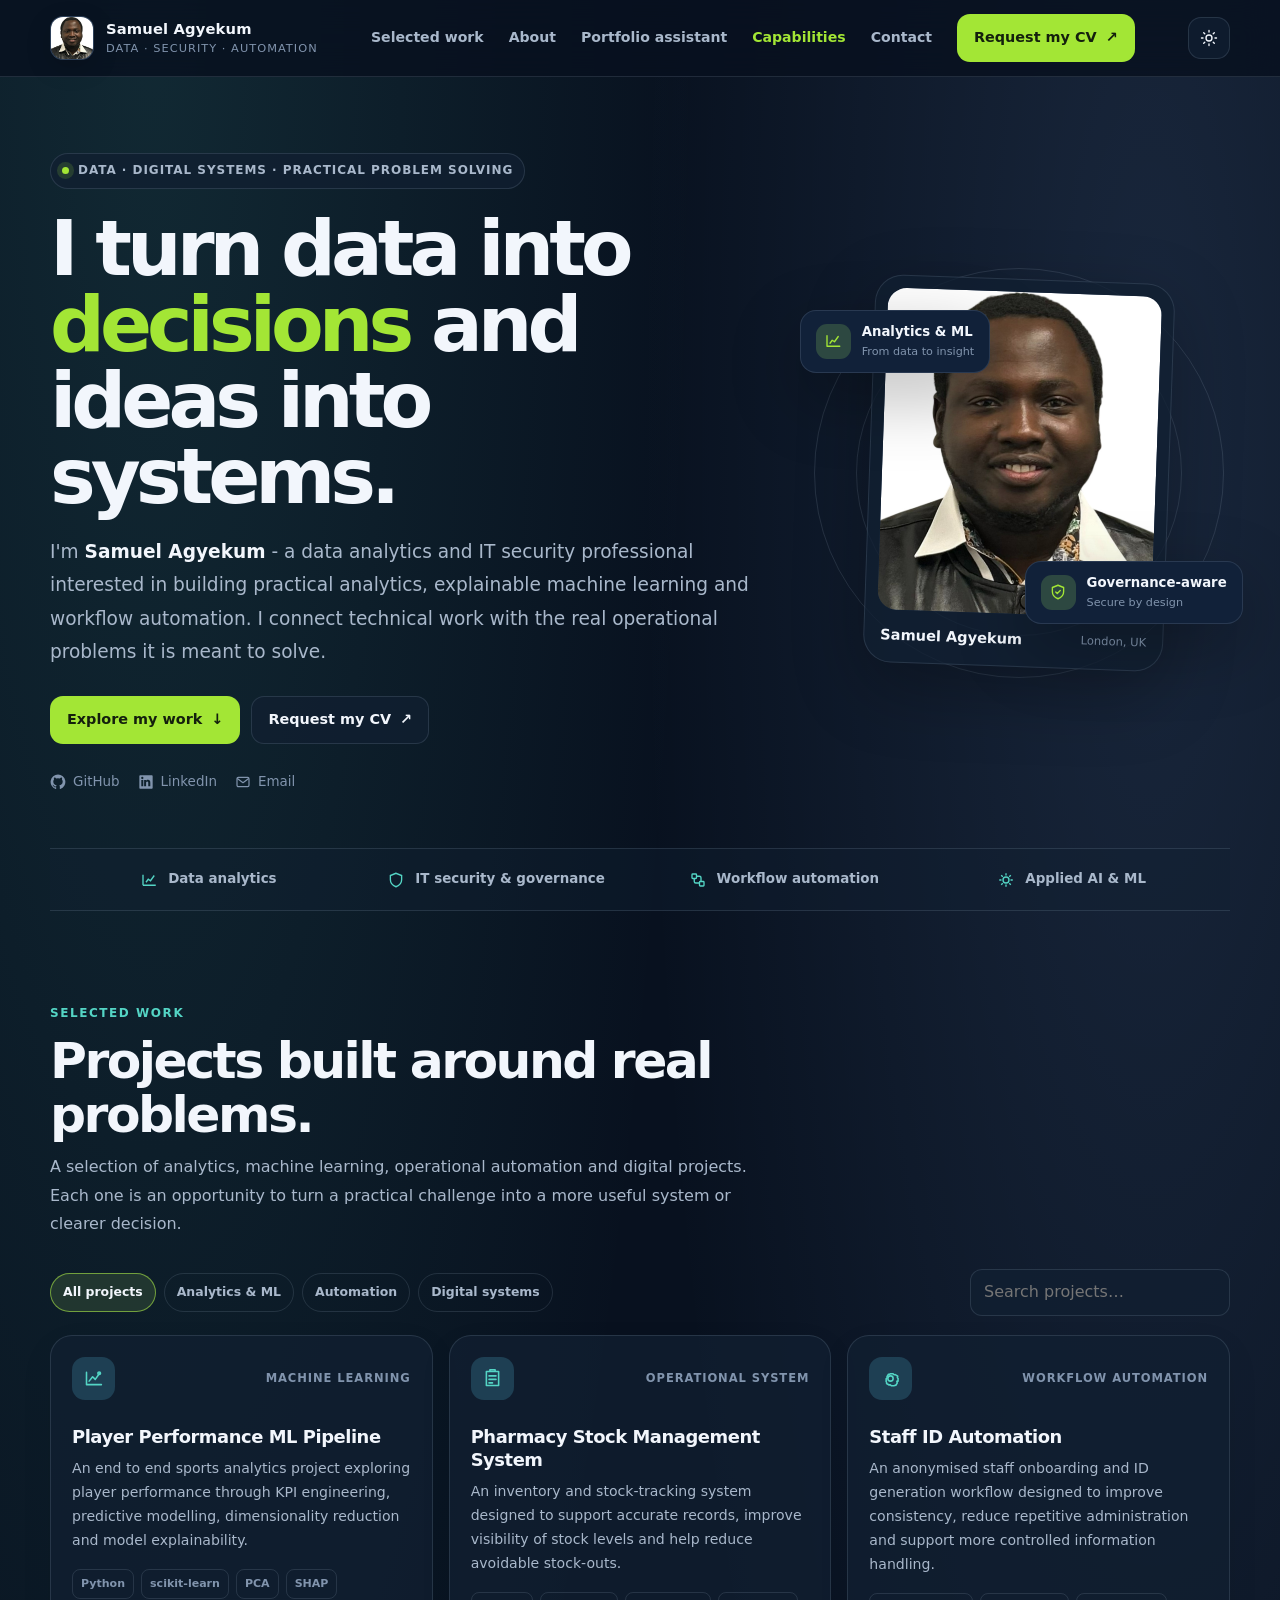
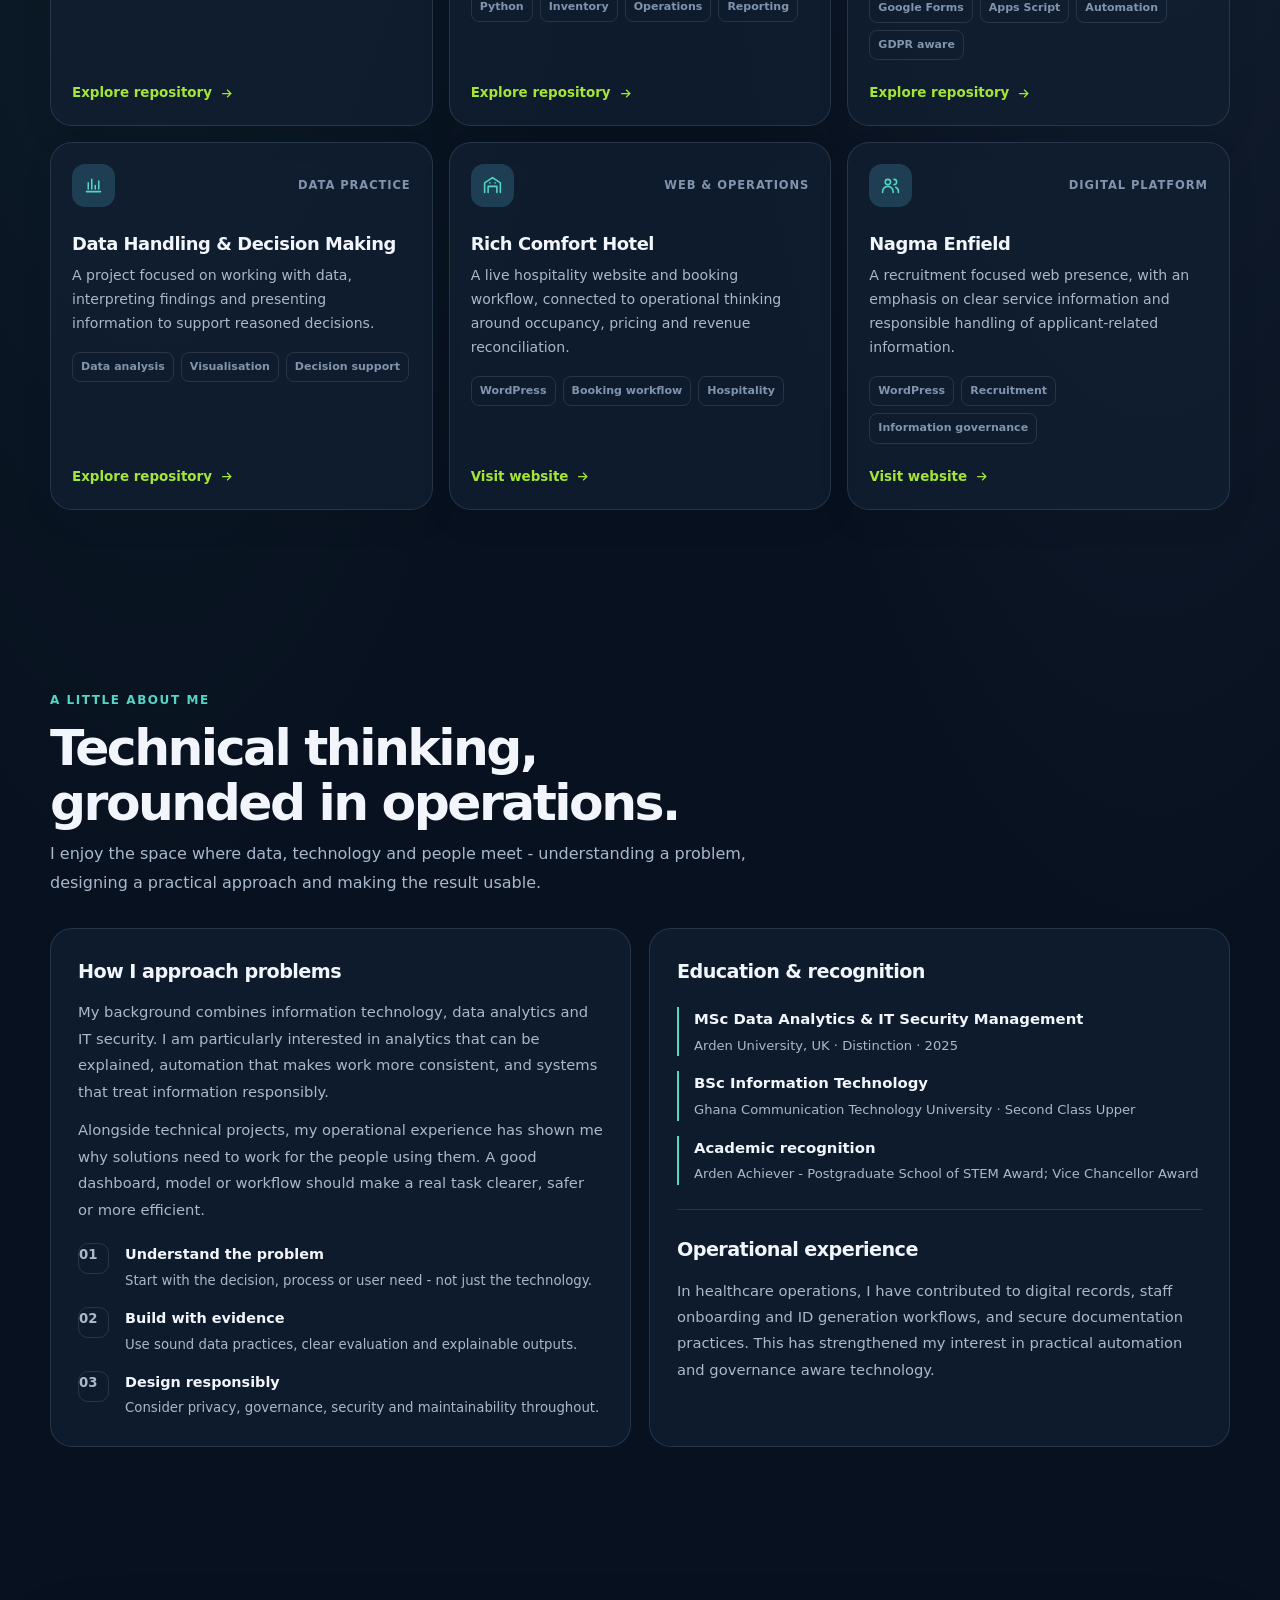
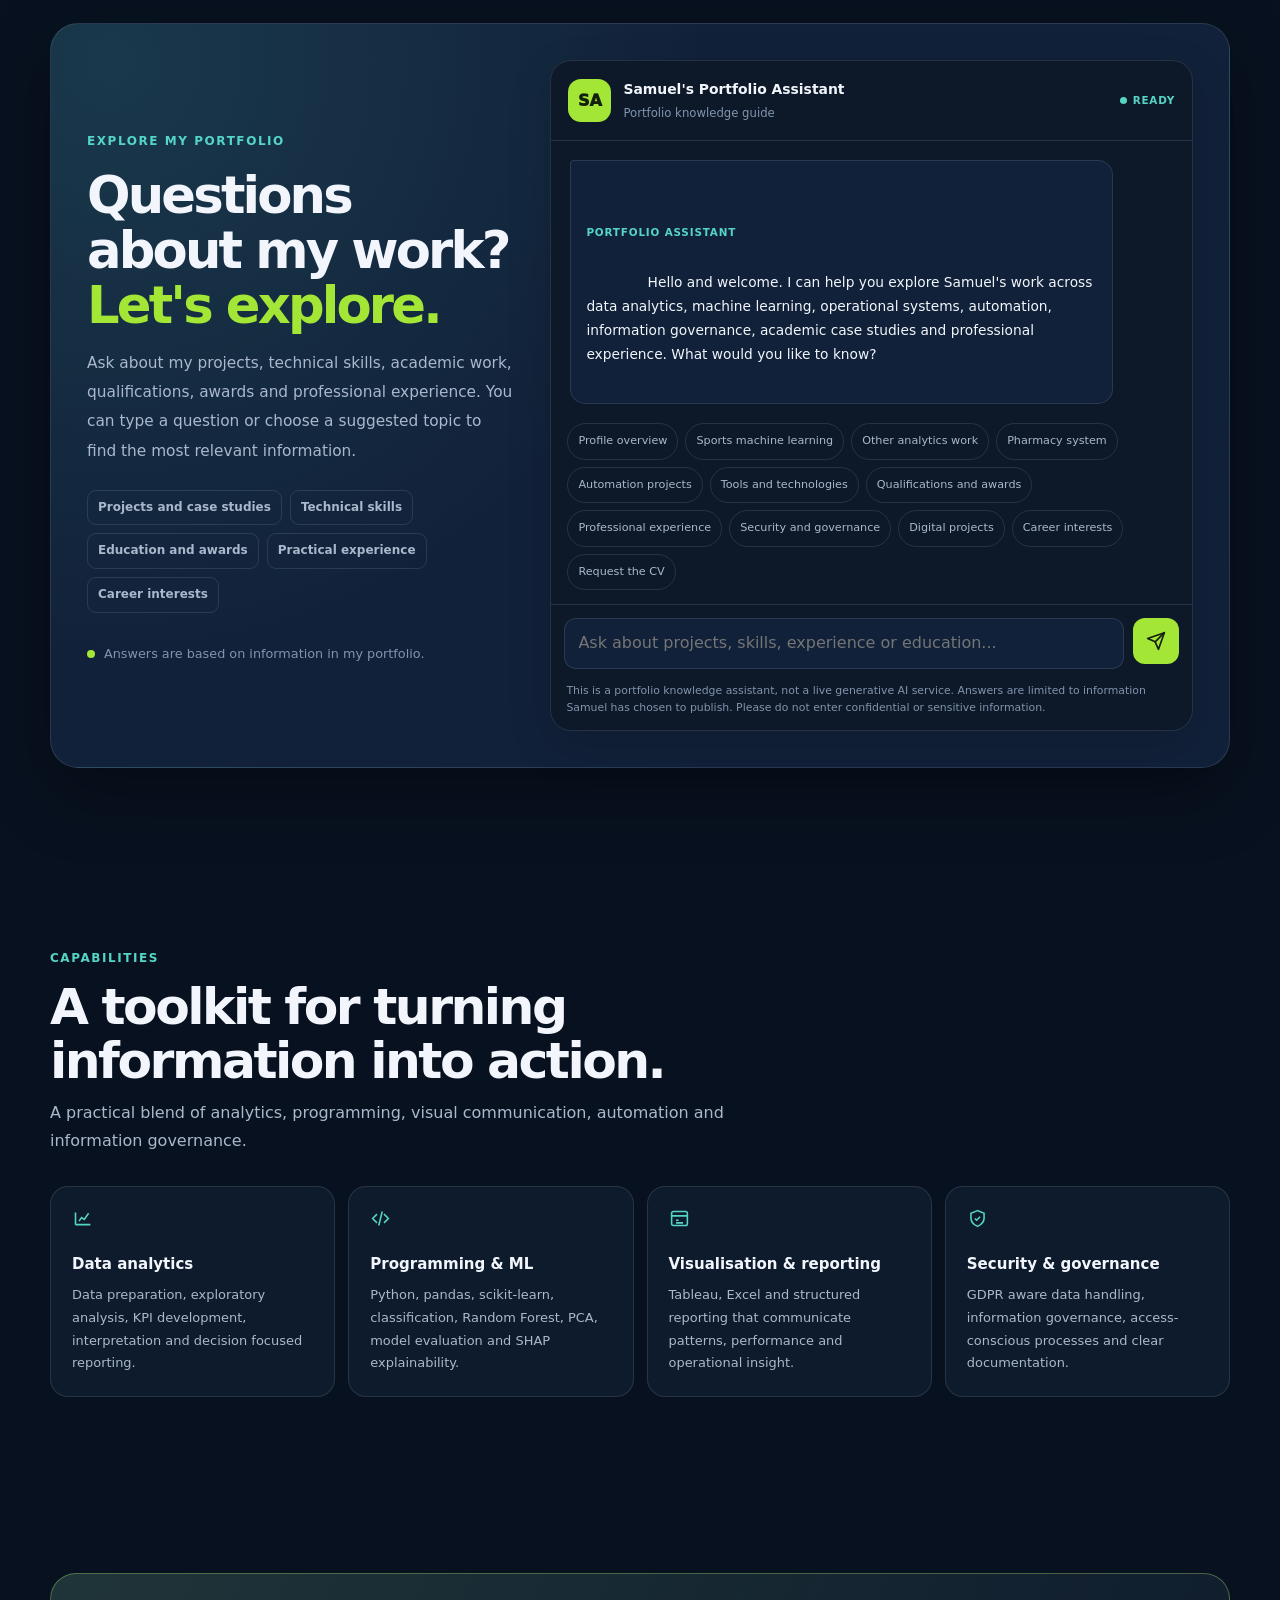
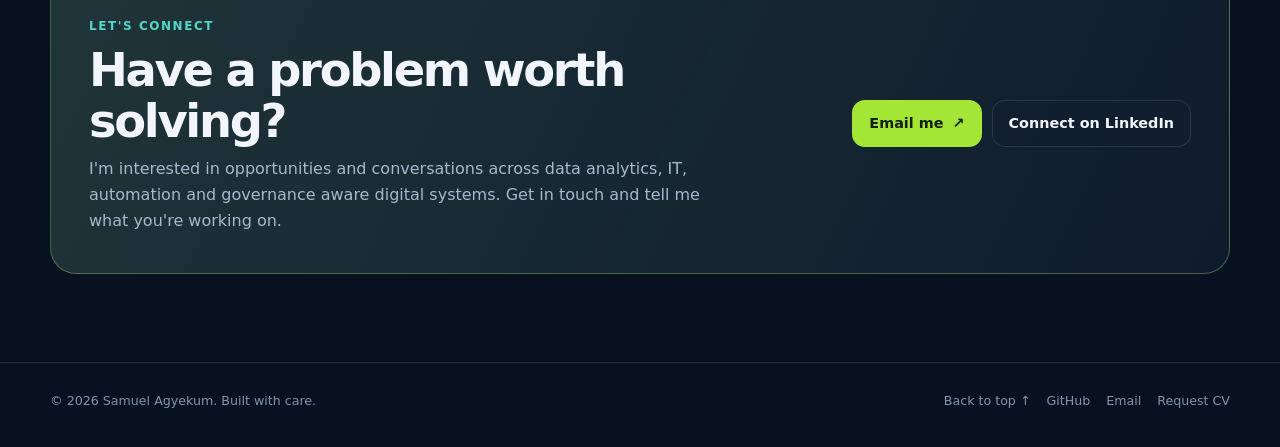
==== index.html @ ef8d1a0e "Fix punctuation and wording in index.html" ====
<!doctype html>
<html lang="en" data-theme="dark">
<head>
  <meta charset="utf-8">
  <meta name="viewport" content="width=device-width, initial-scale=1">
  <meta name="color-scheme" content="dark light">
  <meta name="theme-color" content="#08111f">
  <title>Samuel Agyekum | Data, Automation & Digital Systems</title>
  <meta name="description" content="Samuel Agyekum - data analytics, applied machine learning, workflow automation and governance aware digital systems.">
  <meta name="author" content="Samuel Agyekum">
  <meta property="og:type" content="website">
  <meta property="og:title" content="Samuel Agyekum | Data, Automation & Digital Systems">
  <meta property="og:description" content="Practical analytics, explainable machine learning and automation for better decisions and dependable operations.">
  <meta property="og:url" content="https://agyekumboadi.github.io/">
  <meta name="twitter:card" content="summary_large_image">
  <link rel="canonical" href="https://agyekumboadi.github.io/">
  <style>
    :root {
      color-scheme: dark;
      --bg: #08111f;
      --bg-soft: #0d1929;
      --surface: rgba(17, 31, 49, .78);
      --surface-solid: #112139;
      --surface-2: #172a43;
      --text: #f2f6fc;
      --muted: #a9b8cb;
      --muted-2: #8194ad;
      --line: rgba(180, 202, 226, .14);
      --accent: #a3e635;
      --accent-2: #54d5c5;
      --accent-3: #8bb8ff;
      --danger: #fca5a5;
      --shadow: 0 24px 70px rgba(0, 0, 0, .28);
      --radius: 22px;
      --max: 1180px;
      --focus: 0 0 0 3px rgba(163, 230, 53, .3);
    }
    :root[data-theme="light"] {
      color-scheme: light;
      --bg: #f4f7fb;
      --bg-soft: #eaf0f7;
      --surface: rgba(255,255,255,.82);
      --surface-solid: #fff;
      --surface-2: #edf3f8;
      --text: #142237;
      --muted: #4c5e74;
      --muted-2: #687a90;
      --line: rgba(26, 52, 82, .13);
      --accent: #4d7c0f;
      --accent-2: #087f79;
      --accent-3: #275ca8;
      --shadow: 0 20px 60px rgba(35, 54, 77, .1);
      --focus: 0 0 0 3px rgba(77, 124, 15, .2);
    }
    *, *::before, *::after { box-sizing: border-box; }
    html { scroll-behavior: smooth; scroll-padding-top: 100px; }
    body {
      margin: 0; min-width: 320px; color: var(--text);
      background:
        radial-gradient(ellipse at 12% 0%, rgba(84,213,197,.12), transparent 34rem),
        radial-gradient(ellipse at 90% 8%, rgba(139,184,255,.13), transparent 32rem),
        var(--bg);
      font-family: Inter, ui-sans-serif, system-ui, -apple-system, BlinkMacSystemFont, "Segoe UI", sans-serif;
      line-height: 1.65; overflow-x: hidden;
    }
    a { color: inherit; text-decoration: none; }
    button, input { font: inherit; }
    button, a { -webkit-tap-highlight-color: transparent; }
    :focus-visible { outline: none; box-shadow: var(--focus); }
    img { display: block; max-width: 100%; }
    .container { width: min(var(--max), calc(100% - 40px)); margin-inline: auto; }
    .skip-link { position: fixed; z-index: 2000; top: 12px; left: 12px; padding: 10px 14px; transform: translateY(-160%); background: var(--surface-solid); border: 1px solid var(--line); border-radius: 10px; }
    .skip-link:focus { transform: translateY(0); }
    .site-header { position: sticky; top: 0; z-index: 100; border-bottom: 1px solid var(--line); background: color-mix(in srgb, var(--bg) 82%, transparent); backdrop-filter: blur(18px); }
    .nav { position: relative; min-height: 76px; display: flex; align-items: center; justify-content: space-between; gap: 24px; }
    .nav-links a.is-active:not(.button) { color: var(--accent); }
    .brand { display: inline-flex; align-items: center; gap: 12px; min-width: 210px; }
    .brand-photo { width: 44px; height: 44px; flex: 0 0 44px; display: block; object-fit: cover; object-position: center 25%; border: 1px solid var(--line); border-radius: 13px; background: var(--surface-2); box-shadow: 0 8px 24px rgba(0,0,0,.18); }
    .brand-copy { display: grid; line-height: 1.15; }
    .brand-copy strong { font-size: .92rem; letter-spacing: .01em; }
    .brand-copy span { margin-top: 5px; color: var(--muted-2); font-size: .71rem; letter-spacing: .09em; text-transform: uppercase; }
    .nav-links { display: flex; align-items: center; gap: 25px; }
    .nav-links a:not(.button) { color: var(--muted); font-size: .88rem; font-weight: 650; transition: color .2s ease; }
    .nav-links a:not(.button):hover { color: var(--text); }
    .nav-actions { display: flex; align-items: center; gap: 9px; }
    .icon-button, .menu-button { width: 42px; height: 42px; display: inline-grid; place-items: center; border: 1px solid var(--line); border-radius: 13px; background: var(--surface); color: var(--text); cursor: pointer; }
    .icon-button svg, .menu-button svg { width: 18px; height: 18px; }
    .menu-button { display: none; }
    .button { min-height: 44px; display: inline-flex; align-items: center; justify-content: center; gap: 9px; padding: 11px 16px; border: 1px solid var(--line); border-radius: 13px; background: var(--surface); color: var(--text); font-size: .9rem; font-weight: 750; cursor: pointer; transition: transform .2s ease, border-color .2s ease, background .2s ease; }
    .button:hover { transform: translateY(-2px); border-color: color-mix(in srgb, var(--accent) 55%, var(--line)); }
    .button-primary { border-color: transparent; color: #14200d; background: var(--accent); }
    .button-primary:hover { background: color-mix(in srgb, var(--accent) 86%, white); }
    .button-quiet { background: transparent; }
    .button svg { width: 17px; height: 17px; flex: none; }

    .hero { padding: 76px 0 55px; display: grid; grid-template-columns: minmax(0, 1.25fr) minmax(300px, .75fr); gap: 55px; align-items: center; }
    .eyebrow { display: inline-flex; align-items: center; gap: 9px; padding: 7px 11px; border: 1px solid var(--line); border-radius: 999px; background: var(--surface); color: var(--muted); font-size: .75rem; font-weight: 750; letter-spacing: .08em; text-transform: uppercase; }
    .eyebrow-dot { width: 7px; height: 7px; border-radius: 50%; background: var(--accent); box-shadow: 0 0 0 5px color-mix(in srgb, var(--accent) 15%, transparent); }
    h1 { max-width: 800px; margin: 22px 0 20px; font-size: clamp(2.8rem, 6vw, 5.55rem); line-height: .99; letter-spacing: -.065em; font-weight: 850; }
    .gradient-text { color: var(--accent); }
    .hero-copy { max-width: 710px; margin: 0; color: var(--muted); font-size: clamp(1rem, 1.7vw, 1.16rem); line-height: 1.8; }
    .hero-copy strong { color: var(--text); font-weight: 700; }
    .hero-ctas { display: flex; flex-wrap: wrap; gap: 11px; margin-top: 28px; }
    .social-row { display: flex; flex-wrap: wrap; align-items: center; gap: 18px; margin-top: 27px; color: var(--muted-2); font-size: .84rem; }
    .social-row a { display: inline-flex; align-items: center; gap: 7px; transition: color .2s ease; }
    .social-row a:hover { color: var(--accent); }
    .social-row svg { width: 16px; height: 16px; }
    .hero-visual { position: relative; min-height: 430px; display: grid; place-items: center; }
    .visual-orbit { position: absolute; width: min(100%, 410px); aspect-ratio: 1; border: 1px solid var(--line); border-radius: 50%; }
    .visual-orbit::before, .visual-orbit::after { content: ""; position: absolute; border: 1px solid var(--line); border-radius: 50%; inset: 10%; }
    .visual-orbit::after { inset: 23%; border-style: dashed; opacity: .8; }
    .portrait-card { position: relative; z-index: 2; width: min(78%, 300px); padding: 12px; border: 1px solid var(--line); border-radius: 28px; background: var(--surface); box-shadow: var(--shadow); transform: rotate(2deg); }
    .portrait-frame { overflow: hidden; aspect-ratio: 4 / 4.7; border-radius: 19px; background: var(--surface-2); }
    .portrait-frame img { width: 100%; height: 100%; object-fit: cover; object-position: center 25%; }
    .portrait-caption { display: flex; align-items: center; justify-content: space-between; gap: 8px; padding: 13px 4px 3px; }
    .portrait-caption strong { font-size: .91rem; }
    .portrait-caption span { color: var(--muted-2); font-size: .72rem; }
    .float-card { position: absolute; z-index: 3; display: flex; align-items: center; gap: 11px; padding: 13px 15px; border: 1px solid var(--line); border-radius: 16px; background: var(--surface-solid); box-shadow: var(--shadow); }
    .float-card.one { top: 12%; left: -2%; }
    .float-card.two { right: -3%; bottom: 15%; }
    .float-icon { width: 35px; height: 35px; display: grid; place-items: center; border-radius: 11px; background: color-mix(in srgb, var(--accent) 16%, var(--surface-2)); color: var(--accent); }
    .float-icon svg { width: 18px; height: 18px; }
    .float-copy { display: grid; line-height: 1.25; }
    .float-copy strong { font-size: .83rem; }
    .float-copy span { margin-top: 4px; color: var(--muted-2); font-size: .7rem; }

    .trust-strip { padding: 19px 22px; display: grid; grid-template-columns: repeat(4, 1fr); gap: 15px; border-block: 1px solid var(--line); background: color-mix(in srgb, var(--surface) 50%, transparent); }
    .trust-item { display: flex; align-items: center; justify-content: center; gap: 10px; color: var(--muted); font-size: .84rem; font-weight: 700; text-align: center; }
    .trust-item svg { width: 18px; height: 18px; color: var(--accent-2); flex: none; }
    .section { padding: 88px 0; }
    .section-head { max-width: 720px; margin-bottom: 30px; }
    .section-label { color: var(--accent-2); font-size: .75rem; font-weight: 850; letter-spacing: .13em; text-transform: uppercase; }
    h2 { margin: 9px 0 10px; font-size: clamp(2rem, 4vw, 3.15rem); line-height: 1.08; letter-spacing: -.05em; }
    .section-intro { margin: 0; color: var(--muted); font-size: 1rem; line-height: 1.8; }

    .work-toolbar { display: flex; align-items: center; justify-content: space-between; flex-wrap: wrap; gap: 14px; margin-bottom: 19px; }
    .filters { display: flex; flex-wrap: wrap; gap: 8px; }
    .filter-button { padding: 8px 12px; border: 1px solid var(--line); border-radius: 999px; background: transparent; color: var(--muted); font-size: .78rem; font-weight: 750; cursor: pointer; }
    .filter-button[aria-pressed="true"] { border-color: color-mix(in srgb, var(--accent) 55%, var(--line)); background: color-mix(in srgb, var(--accent) 12%, var(--surface)); color: var(--text); }
    .project-search { width: min(100%, 260px); min-height: 40px; padding: 9px 13px; border: 1px solid var(--line); border-radius: 12px; color: var(--text); background: var(--surface); }
    .project-grid { display: grid; grid-template-columns: repeat(3, minmax(0, 1fr)); gap: 16px; }
    .project-card { min-height: 300px; display: flex; flex-direction: column; padding: 21px; border: 1px solid var(--line); border-radius: var(--radius); background: var(--surface); box-shadow: 0 12px 35px rgba(0,0,0,.06); transition: transform .22s ease, border-color .22s ease, background .22s ease; }
    .project-card[hidden] { display: none; }
    .project-card:hover { transform: translateY(-5px); border-color: color-mix(in srgb, var(--accent-2) 50%, var(--line)); background: var(--surface-solid); }
    .project-topline { display: flex; align-items: center; justify-content: space-between; gap: 12px; margin-bottom: 25px; }
    .project-icon { width: 43px; height: 43px; display: grid; place-items: center; border-radius: 13px; color: var(--accent-2); background: color-mix(in srgb, var(--accent-2) 12%, var(--surface-2)); }
    .project-icon svg { width: 21px; height: 21px; }
    .project-type { color: var(--muted-2); font-size: .72rem; font-weight: 750; letter-spacing: .08em; text-transform: uppercase; }
    .project-card h3 { margin: 0 0 9px; font-size: 1.12rem; line-height: 1.3; letter-spacing: -.025em; }
    .project-card p { margin: 0; color: var(--muted); font-size: .88rem; line-height: 1.7; }
    .tag-list { display: flex; flex-wrap: wrap; gap: 7px; margin-top: 16px; }
    .tag { padding: 5px 8px; border: 1px solid var(--line); border-radius: 8px; color: var(--muted-2); font-size: .69rem; font-weight: 700; }
    .project-link { display: inline-flex; align-items: center; gap: 7px; margin-top: auto; padding-top: 22px; color: var(--accent); font-size: .84rem; font-weight: 800; }
    .project-link svg { width: 15px; height: 15px; transition: transform .2s ease; }
    .project-link:hover svg { transform: translateX(4px); }
    .empty-state { display: none; padding: 30px; border: 1px dashed var(--line); border-radius: 16px; color: var(--muted); text-align: center; }

    .about-layout { display: grid; grid-template-columns: 1fr 1fr; gap: 18px; align-items: stretch; }
    .panel { padding: 27px; border: 1px solid var(--line); border-radius: var(--radius); background: var(--surface); }
    .panel h3 { margin: 0 0 12px; font-size: 1.2rem; letter-spacing: -.03em; }
    .panel p { margin: 0 0 12px; color: var(--muted); font-size: .92rem; line-height: 1.8; }
    .panel p:last-child { margin-bottom: 0; }
    .principles { display: grid; gap: 15px; margin-top: 20px; }
    .principle { display: grid; grid-template-columns: 35px 1fr; gap: 12px; align-items: start; }
    .principle-number { width: 31px; height: 31px; display: grid; place-items: center; border: 1px solid var(--line); border-radius: 10px; color: var(--accent); font-size: .75rem; font-weight: 850; }
    .principle strong { display: block; margin-bottom: 3px; font-size: .9rem; }
    .principle span { display: block; color: var(--muted); font-size: .83rem; }
    .education-list { display: grid; gap: 15px; margin-top: 20px; }
    .education-item { padding-left: 15px; border-left: 2px solid var(--accent-2); }
    .education-item strong { display: block; font-size: .93rem; }
    .education-item span { display: block; margin-top: 3px; color: var(--muted); font-size: .82rem; }

    /* Interactive portfolio assistant */
    .pa-shell {
      display: grid;
      grid-template-columns: .8fr 1.2fr;
      gap: 35px;
      align-items: center;
      padding: 36px;
      border: 1px solid var(--line);
      border-radius: 28px;
      background:
        radial-gradient(circle at 5% 5%, color-mix(in srgb, var(--accent-2) 13%, transparent), transparent 45%),
        var(--surface-solid);
      box-shadow: var(--shadow);
    }
    .pa-intro h2 { margin: 14px 0; font-size: clamp(2rem, 4vw, 3.25rem); line-height: 1.08; letter-spacing: -.055em; }
    .pa-intro h2 span { color: var(--accent); }
    .pa-intro > p { color: var(--muted); line-height: 1.9; font-size: .96rem; }
    .pa-topics { display: flex; flex-wrap: wrap; gap: 8px; margin-top: 24px; }
    .pa-topics span { padding: 7px 10px; border: 1px solid var(--line); border-radius: 9px; color: var(--muted); font-size: .75rem; font-weight: 700; }
    .pa-note { display: flex; align-items: center; gap: 9px; margin-top: 30px; color: var(--muted-2); font-size: .8rem; }
    .pa-note-dot { width: 8px; height: 8px; border-radius: 50%; background: var(--accent); }
    .pa-chat { min-width: 0; overflow: hidden; border: 1px solid var(--line); border-radius: 21px; background: var(--bg-soft); box-shadow: 0 15px 45px rgba(0,0,0,.14); }
    .pa-chat-header { display: flex; align-items: center; gap: 12px; padding: 17px; border-bottom: 1px solid var(--line); }
    .pa-avatar { width: 43px; height: 43px; flex: none; display: grid; place-items: center; border-radius: 13px; background: var(--accent); color: #14200d; font-weight: 950; }
    .pa-header-copy { display: grid; gap: 3px; }
    .pa-header-copy strong { font-size: .87rem; }
    .pa-header-copy span { color: var(--muted-2); font-size: .73rem; }
    .pa-online { margin-left: auto; display: flex; align-items: center; gap: 6px; color: var(--accent-2); font-size: .65rem; font-weight: 850; letter-spacing: .07em; }
    .pa-online i { width: 7px; height: 7px; border-radius: 50%; background: var(--accent-2); }
    .pa-messages { min-height: 260px; max-height: 380px; overflow-y: auto; display: flex; flex-direction: column; gap: 13px; padding: 19px; scroll-behavior: smooth; }
    .pa-message { max-width: 90%; padding: 13px 15px; border: 1px solid var(--line); border-radius: 15px; font-size: .86rem; line-height: 1.75; white-space: pre-wrap; overflow-wrap: anywhere; }
    .pa-message.assistant { align-self: flex-start; background: var(--surface-solid); color: var(--text); border-top-left-radius: 4px; }
    .pa-message.user { align-self: flex-end; background: color-mix(in srgb, var(--accent) 13%, var(--surface-solid)); border-color: color-mix(in srgb, var(--accent) 30%, var(--line)); border-top-right-radius: 4px; }
    .pa-message-label { display: block; margin-bottom: 5px; color: var(--accent-2); font-size: .65rem; font-weight: 850; letter-spacing: .08em; }
    .pa-suggestions { display: flex; flex-wrap: wrap; gap: 7px; padding: 0 16px 14px; }
    .pa-suggestions button { padding: 8px 10px; border: 1px solid var(--line); border-radius: 999px; background: transparent; color: var(--muted); font-size: .7rem; cursor: pointer; transition: .2s ease; }
    .pa-suggestions button:hover { border-color: var(--accent-2); color: var(--text); background: var(--surface); }
    .pa-form { display: flex; gap: 9px; padding: 13px; border-top: 1px solid var(--line); }
    .pa-form input { flex: 1; min-width: 0; min-height: 45px; padding: 11px 13px; border: 1px solid var(--line); border-radius: 12px; background: var(--surface-solid); color: var(--text); outline: none; }
    .pa-form input:focus { border-color: var(--accent-2); }
    .pa-form button { width: 46px; height: 46px; flex: none; display: grid; place-items: center; border: 0; border-radius: 12px; background: var(--accent); color: #14200d; cursor: pointer; }
    .pa-form button:disabled { opacity: .5; cursor: not-allowed; }
    .pa-form button svg { width: 20px; height: 20px; }
    .pa-footer { padding: 0 15px 14px; color: var(--muted-2); font-size: .68rem; line-height: 1.6; }
    .pa-typing { display: inline-flex; gap: 5px; padding: 4px 0; }
    .pa-typing span { width: 6px; height: 6px; border-radius: 50%; background: var(--accent-2); animation: paPulse 1s infinite alternate; }
    .pa-typing span:nth-child(2) { animation-delay: .2s; }
    .pa-typing span:nth-child(3) { animation-delay: .4s; }
    @keyframes paPulse { from { opacity: .25; transform: translateY(0); } to { opacity: 1; transform: translateY(-4px); } }

    .skills-grid { display: grid; grid-template-columns: repeat(4, 1fr); gap: 13px; }
    .skill-card { padding: 21px; border: 1px solid var(--line); border-radius: 18px; background: var(--surface); }
    .skill-card svg { width: 21px; height: 21px; margin-bottom: 14px; color: var(--accent-2); }
    .skill-card h3 { margin: 0 0 8px; font-size: .94rem; }
    .skill-card p { margin: 0; color: var(--muted); font-size: .81rem; line-height: 1.75; }

    .contact-panel { display: grid; grid-template-columns: 1fr auto; gap: 25px; align-items: center; padding: 38px; border: 1px solid color-mix(in srgb, var(--accent) 25%, var(--line)); border-radius: 26px; background: linear-gradient(115deg, color-mix(in srgb, var(--accent) 10%, var(--surface-solid)), var(--surface)); }
    .contact-panel h2 { margin-top: 7px; font-size: clamp(2rem, 4vw, 2.9rem); }
    .contact-panel p { max-width: 620px; margin: 0; color: var(--muted); }
    .contact-actions { display: flex; flex-wrap: wrap; gap: 10px; }
    .site-footer { padding: 28px 0 35px; border-top: 1px solid var(--line); color: var(--muted-2); font-size: .79rem; }
    .footer-inner { display: flex; align-items: center; justify-content: space-between; flex-wrap: wrap; gap: 14px; }
    .footer-links { display: flex; flex-wrap: wrap; gap: 16px; }
    .footer-links a:hover { color: var(--accent); }

    @media (max-width: 1000px) {
      .nav-links { gap: 15px; }
      .hero { gap: 25px; }
      .project-grid { grid-template-columns: repeat(2, minmax(0,1fr)); }
      .skills-grid { grid-template-columns: repeat(2, 1fr); }
    }
    @media (max-width: 760px) {
      .container { width: min(100% - 32px, var(--max)); }
      .nav { min-height: 68px; }
      .brand { min-width: 0; }
      .menu-button { display: inline-grid; }
      .nav-links {
        position: absolute;
        top: calc(100% + 9px);
        left: auto;
        right: 0;
        width: min(430px, calc(100vw - 32px));
        max-height: calc(100dvh - 105px);
        overflow-y: auto;
        display: none;
        padding: 12px;
        border: 1px solid var(--line);
        border-radius: 18px;
        background: color-mix(in srgb, var(--surface-solid) 94%, transparent);
        backdrop-filter: blur(18px);
        box-shadow: var(--shadow);
      }
      .nav-links.open { display: grid; grid-template-columns: repeat(2, minmax(0, 1fr)); gap: 8px; }
      .nav-links a:not(.button) {
        display: flex;
        align-items: center;
        min-height: 46px;
        padding: 10px 12px;
        border: 1px solid var(--line);
        border-radius: 11px;
        background: var(--surface);
        color: var(--text);
        font-size: .82rem;
      }
      .nav-links a.is-active:not(.button) { border-color: color-mix(in srgb, var(--accent) 48%, var(--line)); background: color-mix(in srgb, var(--accent) 10%, var(--surface)); }
      .nav-links .button { grid-column: 1 / -1; }
      .hero { padding: 56px 0 42px; grid-template-columns: 1fr; }
      .hero-visual { min-height: 350px; }
      .visual-orbit { width: 320px; }
      .portrait-card { width: 230px; }
      .float-card.one { left: 4%; top: 8%; }
      .float-card.two { right: 2%; bottom: 9%; }
      .trust-strip { grid-template-columns: repeat(2, 1fr); padding-inline: 10px; }
      .section { padding: 66px 0; }
      .about-layout { grid-template-columns: 1fr; }
      .pa-shell { grid-template-columns: 1fr; }
      .contact-panel { grid-template-columns: 1fr; padding: 27px; }
    }
    @media (max-width: 520px) {
      .container { width: min(100% - 26px, var(--max)); }
      .brand-copy span { display: none; }
      .nav-actions { gap: 6px; }
      .nav-links.open { grid-template-columns: repeat(2, minmax(0, 1fr)); }
      h1 { font-size: clamp(2.65rem, 13vw, 3.7rem); }
      .hero-ctas .button { width: 100%; }
      .social-row { gap: 13px; }
      .float-card { padding: 10px; }
      .float-card.one { left: 0; }
      .float-card.two { right: 0; }
      .float-copy strong { font-size: .75rem; }
      .float-copy span { font-size: .65rem; }
      .project-grid, .skills-grid { grid-template-columns: 1fr; }
      .work-toolbar { align-items: stretch; }
      .project-search { width: 100%; }
      .panel { padding: 22px; }
      .pa-shell { padding: 16px; border-radius: 19px; }
      .pa-chat-header { padding: 13px; }
      .pa-messages { padding: 13px; }
      .pa-message { max-width: 96%; }
      .pa-online { font-size: .58rem; }
      .pa-suggestions button { font-size: .66rem; }
      .pa-form { padding: 10px; }
      .contact-actions .button { width: 100%; }
      .footer-inner { align-items: flex-start; flex-direction: column; }
    }
    @media (prefers-reduced-motion: reduce) {
      *, *::before, *::after { scroll-behavior: auto !important; animation-duration: .01ms !important; animation-iteration-count: 1 !important; transition-duration: .01ms !important; }
    }
  </style>
</head>
<body>
  <a class="skip-link" href="#main">Skip to content</a>
  <header class="site-header">
    <nav class="nav container" aria-label="Main navigation">
      <a class="brand" href="#top" aria-label="Samuel Agyekum home">
        <img class="brand-photo" src="assets/profile.png" alt="Samuel Agyekum" width="42" height="42">
        <span class="brand-copy"><strong>Samuel Agyekum</strong><span>Data · Security · Automation</span></span>
      </a>
      <div class="nav-links" id="navLinks">
        <a href="#work">Selected work</a>
        <a href="#about">About</a>
        <a href="#ai-workflow">Portfolio assistant</a>
        <a href="#skills">Capabilities</a>
        <a href="#contact">Contact</a>
        <a class="button button-primary" data-cv-request href="mailto:agyekumowuraku@gmail.com?subject=CV%20Request%20%E2%80%93%20Samuel%20Agyekum">Request my CV <span aria-hidden="true">↗</span></a>
      </div>
      <div class="nav-actions">
        <button class="icon-button" id="themeToggle" type="button" aria-label="Switch colour theme" title="Switch colour theme">
          <svg viewBox="0 0 24 24" fill="none" stroke="currentColor" stroke-width="1.8" stroke-linecap="round" stroke-linejoin="round" aria-hidden="true"><circle cx="12" cy="12" r="4"/><path d="M12 2v2m0 16v2M4.93 4.93l1.42 1.42m11.3 11.3 1.42 1.42M2 12h2m16 0h2M4.93 19.07l1.42-1.42m11.3-11.3 1.42-1.42"/></svg>
        </button>
        <button class="menu-button" id="menuToggle" type="button" aria-label="Open navigation menu" aria-expanded="false" aria-controls="navLinks">
          <svg viewBox="0 0 24 24" fill="none" stroke="currentColor" stroke-width="1.8" stroke-linecap="round" aria-hidden="true"><path d="M4 7h16M4 12h16M4 17h16"/></svg>
        </button>
      </div>
    </nav>
  </header>

  <main id="main">
    <section class="hero container" id="top">
      <div>
        <span class="eyebrow"><span class="eyebrow-dot"></span> Data · Digital systems · Practical problem solving</span>
        <h1>I turn data into <span class="gradient-text">decisions</span> and ideas into systems.</h1>
        <p class="hero-copy">I'm <strong>Samuel Agyekum</strong> - a data analytics and IT security professional interested in building practical analytics, explainable machine learning and workflow automation. I connect technical work with the real operational problems it is meant to solve.</p>
        <div class="hero-ctas">
          <a class="button button-primary" href="#work">Explore my work <span aria-hidden="true">↓</span></a>
          <a class="button" data-cv-request href="mailto:agyekumowuraku@gmail.com?subject=CV%20Request%20%E2%80%93%20Samuel%20Agyekum">Request my CV <span aria-hidden="true">↗</span></a>
        </div>
        <div class="social-row" aria-label="Social links">
          <a href="https://github.com/agyekumboadi" target="_blank" rel="noopener noreferrer" aria-label="GitHub profile"><svg viewBox="0 0 24 24" fill="currentColor" aria-hidden="true"><path d="M12 .9a11.1 11.1 0 0 0-3.51 21.63c.55.1.76-.24.76-.53v-2.08c-3.1.67-3.76-1.32-3.76-1.32-.5-1.28-1.23-1.62-1.23-1.62-1.01-.69.08-.68.08-.68 1.12.08 1.7 1.15 1.7 1.15.99 1.69 2.59 1.2 3.22.92.1-.72.39-1.2.7-1.48-2.47-.28-5.07-1.24-5.07-5.5 0-1.22.44-2.22 1.15-3-.12-.28-.5-1.42.11-2.96 0 0 .94-.3 3.05 1.15a10.6 10.6 0 0 1 5.55 0c2.12-1.44 3.05-1.15 3.05-1.15.61 1.54.23 2.68.11 2.96.72.78 1.15 1.78 1.15 3.01 0 4.27-2.6 5.21-5.08 5.49.4.35.75 1.03.75 2.08V22c0 .29.2.63.77.52A11.1 11.1 0 0 0 12 .9Z"/></svg> GitHub</a>
          <a href="https://www.linkedin.com/in/samuelbagyekum" target="_blank" rel="noopener noreferrer"><svg viewBox="0 0 24 24" fill="currentColor" aria-hidden="true"><path d="M20.45 2H3.55C2.69 2 2 2.68 2 3.52v16.96c0 .84.69 1.52 1.55 1.52h16.9c.86 0 1.55-.68 1.55-1.52V3.52c0-.84-.69-1.52-1.55-1.52ZM7.93 18.35H4.96V9.02h2.97v9.33ZM6.45 7.75a1.72 1.72 0 1 1 0-3.44 1.72 1.72 0 0 1 0 3.44Zm11.9 10.6h-2.97v-4.54c0-1.08-.02-2.47-1.5-2.47-1.5 0-1.73 1.17-1.73 2.39v4.62H9.18V9.02h2.85v1.27h.04c.4-.73 1.37-1.5 2.82-1.5 3.02 0 3.58 1.98 3.58 4.56v5Z"/></svg> LinkedIn</a>
          <a href="mailto:agyekumowuraku@gmail.com"><svg viewBox="0 0 24 24" fill="none" stroke="currentColor" stroke-width="1.8" stroke-linecap="round" stroke-linejoin="round" aria-hidden="true"><rect x="3" y="5" width="18" height="14" rx="2"/><path d="m4 7 8 6 8-6"/></svg> Email</a>
        </div>
      </div>
      <div class="hero-visual" aria-label="Profile photograph and professional highlights">
        <div class="visual-orbit" aria-hidden="true"></div>
        <div class="portrait-card">
          <div class="portrait-frame"><img src="assets/profile.png" alt="Portrait of Samuel Agyekum" width="600" height="700"></div>
          <div class="portrait-caption"><strong>Samuel Agyekum</strong><span>London, UK</span></div>
        </div>
        <div class="float-card one"><span class="float-icon"><svg viewBox="0 0 24 24" fill="none" stroke="currentColor" stroke-width="1.8" stroke-linecap="round" stroke-linejoin="round"><path d="M4 19V5m0 14h17M8 15l3-4 3 2 5-7"/></svg></span><span class="float-copy"><strong>Analytics & ML</strong><span>From data to insight</span></span></div>
        <div class="float-card two"><span class="float-icon"><svg viewBox="0 0 24 24" fill="none" stroke="currentColor" stroke-width="1.8" stroke-linecap="round" stroke-linejoin="round"><path d="M12 3 4.5 6v5.5c0 4.5 3.2 7.8 7.5 9.5 4.3-1.7 7.5-5 7.5-9.5V6L12 3Z"/><path d="m9 12 2 2 4-4"/></svg></span><span class="float-copy"><strong>Governance-aware</strong><span>Secure by design</span></span></div>
      </div>
    </section>

    <div class="trust-strip container" aria-label="Areas of focus">
      <div class="trust-item"><svg viewBox="0 0 24 24" fill="none" stroke="currentColor" stroke-width="1.8"><path d="M4 19V5m0 14h17M8 15l3-4 3 2 5-7"/></svg>Data analytics</div>
      <div class="trust-item"><svg viewBox="0 0 24 24" fill="none" stroke="currentColor" stroke-width="1.8"><path d="M12 3 4.5 6v5.5c0 4.5 3.2 7.8 7.5 9.5 4.3-1.7 7.5-5 7.5-9.5V6L12 3Z"/></svg>IT security & governance</div>
      <div class="trust-item"><svg viewBox="0 0 24 24" fill="none" stroke="currentColor" stroke-width="1.8"><rect x="4" y="4" width="6" height="6" rx="1"/><rect x="14" y="14" width="6" height="6" rx="1"/><path d="M10 7h4a2 2 0 0 1 2 2v5M7 10v4a2 2 0 0 0 2 2h5"/></svg>Workflow automation</div>
      <div class="trust-item"><svg viewBox="0 0 24 24" fill="none" stroke="currentColor" stroke-width="1.8"><path d="M12 3v3m0 12v3M3 12h3m12 0h3M5.6 5.6l2.1 2.1m8.6 8.6 2.1 2.1m0-12.8-2.1 2.1m-8.6 8.6-2.1 2.1"/><circle cx="12" cy="12" r="4"/></svg>Applied AI & ML</div>
    </div>

    <section class="section container" id="work">
      <div class="section-head">
        <span class="section-label">Selected work</span>
        <h2>Projects built around real problems.</h2>
        <p class="section-intro">A selection of analytics, machine learning, operational automation and digital projects. Each one is an opportunity to turn a practical challenge into a more useful system or clearer decision.</p>
      </div>
      <div class="work-toolbar">
        <div class="filters" role="group" aria-label="Filter projects">
          <button class="filter-button" type="button" data-filter="all" aria-pressed="true">All projects</button>
          <button class="filter-button" type="button" data-filter="analytics" aria-pressed="false">Analytics & ML</button>
          <button class="filter-button" type="button" data-filter="automation" aria-pressed="false">Automation</button>
          <button class="filter-button" type="button" data-filter="digital" aria-pressed="false">Digital systems</button>
        </div>
        <label class="visually-hidden" for="projectSearch">Search projects</label>
        <input class="project-search" id="projectSearch" type="search" placeholder="Search projects…" autocomplete="off">
      </div>
      <div class="project-grid" id="projectGrid">
        <article class="project-card" data-category="analytics" data-search="player performance machine learning multi sport football basketball python random forest pca shap explainability">
          <div class="project-topline"><span class="project-icon"><svg viewBox="0 0 24 24" fill="none" stroke="currentColor" stroke-width="1.8" stroke-linecap="round" stroke-linejoin="round"><path d="M4 19V5m0 14h17M7 15l4-5 3 3 5-7"/><circle cx="18.5" cy="6" r="1.5"/></svg></span><span class="project-type">Machine learning</span></div>
          <h3>Player Performance ML Pipeline</h3>
          <p>An end to end sports analytics project exploring player performance through KPI engineering, predictive modelling, dimensionality reduction and model explainability.</p>
          <div class="tag-list"><span class="tag">Python</span><span class="tag">scikit-learn</span><span class="tag">PCA</span><span class="tag">SHAP</span></div>
          <a class="project-link" href="https://github.com/agyekumboadi/player-performance-ml-pipeline" target="_blank" rel="noopener noreferrer">Explore repository <svg viewBox="0 0 24 24" fill="none" stroke="currentColor" stroke-width="2"><path d="M5 12h14m-6-6 6 6-6 6"/></svg></a>
        </article>
        <article class="project-card" data-category="digital" data-search="pharmacy stock management inventory tracking system revenue analytics operations">
          <div class="project-topline"><span class="project-icon"><svg viewBox="0 0 24 24" fill="none" stroke="currentColor" stroke-width="1.8" stroke-linecap="round" stroke-linejoin="round"><path d="M5 4h14v16H5zM9 4V2h6v2M8 9h8M8 13h8M8 17h4"/></svg></span><span class="project-type">Operational system</span></div>
          <h3>Pharmacy Stock Management System</h3>
          <p>An inventory and stock-tracking system designed to support accurate records, improve visibility of stock levels and help reduce avoidable stock-outs.</p>
          <div class="tag-list"><span class="tag">Python</span><span class="tag">Inventory</span><span class="tag">Operations</span><span class="tag">Reporting</span></div>
          <a class="project-link" href="https://github.com/agyekumboadi/pharmacy-stock-management-system" target="_blank" rel="noopener noreferrer">Explore repository <svg viewBox="0 0 24 24" fill="none" stroke="currentColor" stroke-width="2"><path d="M5 12h14m-6-6 6 6-6 6"/></svg></a>
        </article>
        <article class="project-card" data-category="automation" data-search="staff onboarding id generation automation google forms apps script workflow governance gdpr">
          <div class="project-topline"><span class="project-icon"><svg viewBox="0 0 24 24" fill="none" stroke="currentColor" stroke-width="1.8" stroke-linecap="round" stroke-linejoin="round"><circle cx="12" cy="12" r="3"/><path d="M19.4 15a1.7 1.7 0 0 0 .34 1.88l.06.06-1.7 2.94-.09-.03a1.7 1.7 0 0 0-1.82.43l-.06.06h-3.4l-.04-.09a1.7 1.7 0 0 0-1.52-1.03 1.7 1.7 0 0 0-.65.13l-.08.03-2.94-1.7.03-.09a1.7 1.7 0 0 0-.43-1.82l-.06-.06v-3.4l.09-.04a1.7 1.7 0 0 0 .9-2.17l-.03-.08 1.7-2.94.09.03a1.7 1.7 0 0 0 1.82-.43l.06-.06h3.4l.04.09a1.7 1.7 0 0 0 2.17.9l.08-.03 2.94 1.7-.03.09A1.7 1.7 0 0 0 20.7 12l-.06.06v2.94Z"/></svg></span><span class="project-type">Workflow automation</span></div>
          <h3>Staff ID Automation</h3>
          <p>An anonymised staff onboarding and ID generation workflow designed to improve consistency, reduce repetitive administration and support more controlled information handling.</p>
          <div class="tag-list"><span class="tag">Google Forms</span><span class="tag">Apps Script</span><span class="tag">Automation</span><span class="tag">GDPR aware</span></div>
          <a class="project-link" href="https://github.com/agyekumboadi/care-staff-id-automation-anonymised" target="_blank" rel="noopener noreferrer">Explore repository <svg viewBox="0 0 24 24" fill="none" stroke="currentColor" stroke-width="2"><path d="M5 12h14m-6-6 6 6-6 6"/></svg></a>
        </article>
        <article class="project-card" data-category="analytics" data-search="data handling decision making analytics data design visualisation">
          <div class="project-topline"><span class="project-icon"><svg viewBox="0 0 24 24" fill="none" stroke="currentColor" stroke-width="1.8" stroke-linecap="round" stroke-linejoin="round"><path d="M4 19h16M6 16V9m4 7V5m4 11v-4m4 4V7"/></svg></span><span class="project-type">Data practice</span></div>
          <h3>Data Handling & Decision Making</h3>
          <p>A project focused on working with data, interpreting findings and presenting information to support reasoned decisions.</p>
          <div class="tag-list"><span class="tag">Data analysis</span><span class="tag">Visualisation</span><span class="tag">Decision support</span></div>
          <a class="project-link" href="https://github.com/agyekumboadi/data-handling-and-decision-making" target="_blank" rel="noopener noreferrer">Explore repository <svg viewBox="0 0 24 24" fill="none" stroke="currentColor" stroke-width="2"><path d="M5 12h14m-6-6 6 6-6 6"/></svg></a>
        </article>
        <article class="project-card" data-category="digital" data-search="rich comfort hotel hospitality website booking revenue occupancy automation">
          <div class="project-topline"><span class="project-icon"><svg viewBox="0 0 24 24" fill="none" stroke="currentColor" stroke-width="1.8" stroke-linecap="round" stroke-linejoin="round"><path d="M3 20V9l9-6 9 6v11M7 20v-7h10v7M9 9h.01M15 9h.01"/></svg></span><span class="project-type">Web & operations</span></div>
          <h3>Rich Comfort Hotel</h3>
          <p>A live hospitality website and booking workflow, connected to operational thinking around occupancy, pricing and revenue reconciliation.</p>
          <div class="tag-list"><span class="tag">WordPress</span><span class="tag">Booking workflow</span><span class="tag">Hospitality</span></div>
          <a class="project-link" href="https://richchotel.com" target="_blank" rel="noopener noreferrer">Visit website <svg viewBox="0 0 24 24" fill="none" stroke="currentColor" stroke-width="2"><path d="M5 12h14m-6-6 6 6-6 6"/></svg></a>
        </article>
        <article class="project-card" data-category="digital" data-search="nagma enfield recruitment website applicant data gdpr recruitment intelligence">
          <div class="project-topline"><span class="project-icon"><svg viewBox="0 0 24 24" fill="none" stroke="currentColor" stroke-width="1.8" stroke-linecap="round" stroke-linejoin="round"><circle cx="9" cy="8" r="3"/><path d="M3 20v-1a6 6 0 0 1 12 0v1M16 5a3 3 0 0 1 0 6m2 3a5 5 0 0 1 3 5v1"/></svg></span><span class="project-type">Digital platform</span></div>
          <h3>Nagma Enfield</h3>
          <p>A recruitment focused web presence, with an emphasis on clear service information and responsible handling of applicant-related information.</p>
          <div class="tag-list"><span class="tag">WordPress</span><span class="tag">Recruitment</span><span class="tag">Information governance</span></div>
          <a class="project-link" href="https://nagmaenfield.co.uk" target="_blank" rel="noopener noreferrer">Visit website <svg viewBox="0 0 24 24" fill="none" stroke="currentColor" stroke-width="2"><path d="M5 12h14m-6-6 6 6-6 6"/></svg></a>
        </article>
      </div>
      <p class="empty-state" id="emptyState">No projects match that search. Try a different keyword or filter.</p>
    </section>

    <section class="section container" id="about">
      <div class="section-head"><span class="section-label">A little about me</span><h2>Technical thinking, grounded in operations.</h2><p class="section-intro">I enjoy the space where data, technology and people meet - understanding a problem, designing a practical approach and making the result usable.</p></div>
      <div class="about-layout">
        <article class="panel">
          <h3>How I approach problems</h3>
          <p>My background combines information technology, data analytics and IT security. I am particularly interested in analytics that can be explained, automation that makes work more consistent, and systems that treat information responsibly.</p>
          <p>Alongside technical projects, my operational experience has shown me why solutions need to work for the people using them. A good dashboard, model or workflow should make a real task clearer, safer or more efficient.</p>
          <div class="principles">
            <div class="principle"><span class="principle-number">01</span><div><strong>Understand the problem</strong><span>Start with the decision, process or user need - not just the technology.</span></div></div>
            <div class="principle"><span class="principle-number">02</span><div><strong>Build with evidence</strong><span>Use sound data practices, clear evaluation and explainable outputs.</span></div></div>
            <div class="principle"><span class="principle-number">03</span><div><strong>Design responsibly</strong><span>Consider privacy, governance, security and maintainability throughout.</span></div></div>
          </div>
        </article>
        <article class="panel">
          <h3>Education & recognition</h3>
          <div class="education-list">
            <div class="education-item"><strong>MSc Data Analytics & IT Security Management</strong><span>Arden University, UK · Distinction · 2025</span></div>
            <div class="education-item"><strong>BSc Information Technology</strong><span>Ghana Communication Technology University · Second Class Upper</span></div>
            <div class="education-item"><strong>Academic recognition</strong><span>Arden Achiever - Postgraduate School of STEM Award; Vice Chancellor Award</span></div>
          </div>
          <div style="height:1px;background:var(--line);margin:24px 0"></div>
          <h3>Operational experience</h3>
          <p>In healthcare operations, I have contributed to digital records, staff onboarding and ID generation workflows, and secure documentation practices. This has strengthened my interest in practical automation and governance aware technology.</p>
        </article>
      </div>
    </section>

    <section class="section container" id="ai-workflow">
      <div class="pa-shell">
        <div class="pa-intro">
          <span class="section-label">EXPLORE MY PORTFOLIO</span>
          <h2>Questions about my work? <span>Let's explore.</span></h2>
          <p>Ask about my projects, technical skills, academic work, qualifications, awards and professional experience. You can type a question or choose a suggested topic to find the most relevant information.</p>
          <div class="pa-topics">
            <span>Projects and case studies</span>
            <span>Technical skills</span>
            <span>Education and awards</span>
            <span>Practical experience</span>
            <span>Career interests</span>
          </div>
          <div class="pa-note"><span class="pa-note-dot"></span>Answers are based on information in my portfolio.</div>
        </div>

        <div class="pa-chat" aria-label="Interactive portfolio assistant">
          <div class="pa-chat-header">
            <div class="pa-avatar" aria-hidden="true">SA</div>
            <div class="pa-header-copy">
              <strong>Samuel's Portfolio Assistant</strong>
              <span id="paStatus">Ready to explore</span>
            </div>
            <span class="pa-online"><i></i> READY</span>
          </div>

          <div class="pa-messages" id="paMessages" aria-live="polite" aria-relevant="additions">
            <div class="pa-message assistant">
              <span class="pa-message-label">PORTFOLIO ASSISTANT</span>
              Hello and welcome. I can help you explore Samuel's work across data analytics, machine learning, operational systems, automation, information governance, academic case studies and professional experience. What would you like to know?
            </div>
          </div>

          <div class="pa-suggestions" aria-label="Suggested questions">
            <button type="button" data-pa-prompt="Give me an overview of Samuel's background">Profile overview</button>
            <button type="button" data-pa-prompt="Explain the Player Performance ML Pipeline">Sports machine learning</button>
            <button type="button" data-pa-prompt="What other analytics case studies has Samuel completed?">Other analytics work</button>
            <button type="button" data-pa-prompt="Tell me about the Pharmacy Stock Management System">Pharmacy system</button>
            <button type="button" data-pa-prompt="What workflow automation has Samuel built?">Automation projects</button>
            <button type="button" data-pa-prompt="Which tools and technologies does Samuel use?">Tools and technologies</button>
            <button type="button" data-pa-prompt="What are Samuel's qualifications and awards?">Qualifications and awards</button>
            <button type="button" data-pa-prompt="What professional and operational experience does Samuel have?">Professional experience</button>
            <button type="button" data-pa-prompt="How does Samuel approach information security and governance?">Security and governance</button>
            <button type="button" data-pa-prompt="What digital websites has Samuel worked on?">Digital projects</button>
            <button type="button" data-pa-prompt="What roles and career areas interest Samuel?">Career interests</button>
            <button type="button" data-pa-prompt="How can I request Samuel's CV?">Request the CV</button>
          </div>

          <form class="pa-form" id="paForm">
            <label class="visually-hidden" for="paInput">Ask a question about Samuel's portfolio</label>
            <input type="text" id="paInput" placeholder="Ask about projects, skills, experience or education..." maxlength="500" autocomplete="off" required>
            <button type="submit" id="paSend" aria-label="Send question">
              <svg viewBox="0 0 24 24" fill="none" stroke="currentColor" stroke-width="2" stroke-linecap="round" stroke-linejoin="round" aria-hidden="true">
                <path d="m22 2-7 20-4-9-9-4Z"/><path d="M22 2 11 13"/>
              </svg>
            </button>
          </form>
          <div class="pa-footer">This is a portfolio knowledge assistant, not a live generative AI service. Answers are limited to information Samuel has chosen to publish. Please do not enter confidential or sensitive information.</div>
        </div>
      </div>
    </section>

    <section class="section container" id="skills">
      <div class="section-head"><span class="section-label">Capabilities</span><h2>A toolkit for turning information into action.</h2><p class="section-intro">A practical blend of analytics, programming, visual communication, automation and information governance.</p></div>
      <div class="skills-grid">
        <article class="skill-card"><svg viewBox="0 0 24 24" fill="none" stroke="currentColor" stroke-width="1.8"><path d="M4 19V5m0 14h17M8 15l3-4 3 2 5-7"/></svg><h3>Data analytics</h3><p>Data preparation, exploratory analysis, KPI development, interpretation and decision focused reporting.</p></article>
        <article class="skill-card"><svg viewBox="0 0 24 24" fill="none" stroke="currentColor" stroke-width="1.8"><path d="m8 7-5 5 5 5M16 7l5 5-5 5M14 4l-4 16"/></svg><h3>Programming & ML</h3><p>Python, pandas, scikit-learn, classification, Random Forest, PCA, model evaluation and SHAP explainability.</p></article>
        <article class="skill-card"><svg viewBox="0 0 24 24" fill="none" stroke="currentColor" stroke-width="1.8"><rect x="3" y="4" width="18" height="16" rx="2"/><path d="M3 9h18M8 14h3m-3 3h8"/></svg><h3>Visualisation & reporting</h3><p>Tableau, Excel and structured reporting that communicate patterns, performance and operational insight.</p></article>
        <article class="skill-card"><svg viewBox="0 0 24 24" fill="none" stroke="currentColor" stroke-width="1.8"><path d="M12 3 4.5 6v5.5c0 4.5 3.2 7.8 7.5 9.5 4.3-1.7 7.5-5 7.5-9.5V6L12 3Z"/><path d="m9 12 2 2 4-4"/></svg><h3>Security & governance</h3><p>GDPR aware data handling, information governance, access-conscious processes and clear documentation.</p></article>
      </div>
    </section>

    <section class="section container" id="contact">
      <div class="contact-panel">
        <div><span class="section-label">Let's connect</span><h2>Have a problem worth solving?</h2><p>I'm interested in opportunities and conversations across data analytics, IT, automation and governance aware digital systems. Get in touch and tell me what you're working on.</p></div>
        <div class="contact-actions"><a class="button button-primary" href="mailto:agyekumowuraku@gmail.com?subject=Professional%20Enquiry%20%E2%80%93%20Samuel%20Agyekum">Email me <span aria-hidden="true">↗</span></a><a class="button" href="https://www.linkedin.com/in/samuelbagyekum" target="_blank" rel="noopener noreferrer">Connect on LinkedIn</a></div>
      </div>
    </section>
  </main>

  <footer class="site-footer">
    <div class="container footer-inner"><span>© <span id="year"></span> Samuel Agyekum. Built with care.</span><div class="footer-links"><a href="#top">Back to top ↑</a><a href="https://github.com/agyekumboadi" target="_blank" rel="noopener noreferrer">GitHub</a><a href="mailto:agyekumowuraku@gmail.com">Email</a><a data-cv-request href="mailto:agyekumowuraku@gmail.com?subject=CV%20Request%20%E2%80%93%20Samuel%20Agyekum">Request CV</a></div></div>
  </footer>

  <style>.visually-hidden{position:absolute!important;width:1px;height:1px;padding:0;margin:-1px;overflow:hidden;clip:rect(0,0,0,0);white-space:nowrap;border:0}</style>
  <script>
    // Update the year in the footer.
    document.getElementById('year').textContent = new Date().getFullYear();

    // Responsive navigation. On phones, the menu opens as a compact two column panel.
    const menuToggle = document.getElementById('menuToggle');
    const navLinks = document.getElementById('navLinks');
    const siteHeader = document.querySelector('.site-header');

    function setNavigation(open) {
      navLinks.classList.toggle('open', open);
      menuToggle.setAttribute('aria-expanded', String(open));
      menuToggle.setAttribute('aria-label', open ? 'Close navigation menu' : 'Open navigation menu');
    }

    menuToggle.addEventListener('click', () => {
      setNavigation(!navLinks.classList.contains('open'));
    });

    navLinks.querySelectorAll('a[href^="#"]').forEach(link => {
      link.addEventListener('click', () => {
        if (window.matchMedia('(max-width: 760px)').matches) setNavigation(false);
      });
    });

    document.addEventListener('pointerdown', event => {
      if (navLinks.classList.contains('open') && !siteHeader.contains(event.target)) {
        setNavigation(false);
      }
    });

    document.addEventListener('keydown', event => {
      if (event.key === 'Escape' && navLinks.classList.contains('open')) {
        setNavigation(false);
        menuToggle.focus();
      }
    });

    window.addEventListener('resize', () => {
      if (window.innerWidth > 760 && navLinks.classList.contains('open')) setNavigation(false);
    });

    // Highlight the navigation item for the section currently in view.
    const sectionLinks = [...navLinks.querySelectorAll('a[href^="#"]')];
    const observedSections = sectionLinks
      .map(link => document.querySelector(link.getAttribute('href')))
      .filter(Boolean);

    if ('IntersectionObserver' in window) {
      const sectionObserver = new IntersectionObserver(entries => {
        const visible = entries
          .filter(entry => entry.isIntersecting)
          .sort((a, b) => b.intersectionRatio - a.intersectionRatio)[0];

        if (!visible) return;
        sectionLinks.forEach(link => {
          const active = link.getAttribute('href') === `#${visible.target.id}`;
          link.classList.toggle('is-active', active);
          if (active) link.setAttribute('aria-current', 'location');
          else link.removeAttribute('aria-current');
        });
      }, { rootMargin: '-18% 0px -62% 0px', threshold: [0, 0.15, 0.35] });

      observedSections.forEach(section => sectionObserver.observe(section));
    }

    // Light/dark theme preference.
    const root = document.documentElement;
    const themeToggle = document.getElementById('themeToggle');
    const savedTheme = localStorage.getItem('samuel-portfolio-theme');
    if (savedTheme === 'light' || savedTheme === 'dark') root.dataset.theme = savedTheme;
    themeToggle.addEventListener('click', () => {
      const next = root.dataset.theme === 'dark' ? 'light' : 'dark';
      root.dataset.theme = next;
      localStorage.setItem('samuel-portfolio-theme', next);
      document.querySelector('meta[name="theme-color"]').content = next === 'light' ? '#f4f7fb' : '#08111f';
    });

    // Project filters and text search.
    const projectCards = [...document.querySelectorAll('.project-card')];
    const filterButtons = [...document.querySelectorAll('.filter-button')];
    const projectSearch = document.getElementById('projectSearch');
    const emptyState = document.getElementById('emptyState');
    let activeFilter = 'all';
    function filterProjects() {
      const term = projectSearch.value.trim().toLowerCase();
      let visible = 0;
      projectCards.forEach(card => {
        const categoryMatch = activeFilter === 'all' || card.dataset.category === activeFilter;
        const textMatch = !term || (card.dataset.search + ' ' + card.textContent).toLowerCase().includes(term);
        const show = categoryMatch && textMatch;
        card.hidden = !show;
        if (show) visible++;
      });
      emptyState.style.display = visible ? 'none' : 'block';
    }
    filterButtons.forEach(button => button.addEventListener('click', () => {
      activeFilter = button.dataset.filter;
      filterButtons.forEach(item => item.setAttribute('aria-pressed', String(item === button)));
      filterProjects();
    }));
    projectSearch.addEventListener('input', filterProjects);

    // CV requests: opens the visitor's email application with a fixed recipient,
    // subject and request template. It does not expose or download the CV file.
    const cvRecipient = 'agyekumowuraku@gmail.com';
    const cvSubject = 'CV Request – Samuel Agyekum';
    const cvBody = [
      'Hello Samuel,', '',
      'I would like to request a copy of your CV.', '',
      'My name:',
      'Organisation:',
      'Role or opportunity:', '',
      'Thank you.'
    ].join('\n');
    const cvMailto = `mailto:${cvRecipient}?subject=${encodeURIComponent(cvSubject)}&body=${encodeURIComponent(cvBody)}`;
    document.querySelectorAll('[data-cv-request]').forEach(link => link.href = cvMailto);

    // Portfolio assistant.
    // This version searches a curated portfolio knowledge base in the browser.
    // It does not call a generative AI model or expose an API key.
    // A secure server endpoint can be added later if live AI responses are required.
    const PORTFOLIO_AI_ENDPOINT = '';

    const paMessages = document.getElementById('paMessages');
    const paForm = document.getElementById('paForm');
    const paInput = document.getElementById('paInput');
    const paSend = document.getElementById('paSend');
    const paStatus = document.getElementById('paStatus');
    let paHistory = [];
    let paLastTopics = [];

    const paKnowledge = [
      {
        id: 'overview',
        title: 'Profile overview',
        keywords: ['who is samuel', 'about samuel', 'about you', 'about him', 'your background', 'profile overview', 'background', 'introduce samuel', 'tell me about samuel', 'professional profile'],
        answer: "Samuel Agyekum is a data analytics and IT security professional with an MSc in Data Analytics and IT Security Management. His portfolio brings together applied analytics, machine learning, operational systems, workflow automation and information governance. He is interested in practical technology that helps people understand information, improve processes and make better decisions."
      },
      {
        id: 'projects',
        title: 'Project overview',
        keywords: ['all projects', 'project list', 'show me the projects', 'what projects', 'selected work', 'portfolio projects', 'projects overview', 'projects', 'portfolio'],
        answer: "The portfolio features the Player Performance ML Pipeline, Pharmacy Stock Management System, Staff ID Automation, Data Handling and Decision Making, Rich Comfort Hotel website work and Nagma Enfield digital work. Samuel has also completed academic and analytical case studies involving King Crab population data, eBay seller ratings, a Tesco dataset and information governance. Browse the Selected Work section for the published project links."
      },
      {
        id: 'sports',
        title: 'Player Performance ML Pipeline',
        keywords: ['machine learning', 'ml pipeline', 'player performance', 'sports analytics', 'football', 'basketball', 'injury prediction', 'random forest', 'logistic regression', 'shap', 'pca', 'predictive modelling', 'predictive modeling', 'model explainability'],
        answer: "The Player Performance ML Pipeline is an end to end sports analytics project connected to Samuel's MSc research into injury prediction and player performance in football. The work used Python, sports datasets, feature engineering, Random Forest and Logistic Regression modelling, PCA, model evaluation and SHAP explainability. The aim was to explore player performance and injury related patterns while making model outputs easier to interpret. The project repository is linked in Selected Work: https://github.com/agyekumboadi/player-performance-ml-pipeline"
      },
      {
        id: 'pharmacy',
        title: 'Pharmacy Stock Management System',
        keywords: ['pharmacy', 'inventory', 'stock management', 'pharmacy management', 'ph anford', 'stock tracking', 'stock outs', 'stock-outs'],
        answer: "The Pharmacy Stock Management System focuses on inventory and stock tracking. Its purpose is to support more accurate records, improve visibility of stock levels and help reduce avoidable stock outs. The project is part of Samuel's practical systems work. Repository: https://github.com/agyekumboadi/pharmacy-stock-management-system"
      },
      {
        id: 'staffautomation',
        title: 'Staff ID Automation',
        keywords: ['automation', 'workflow automation', 'staff onboarding', 'staff', 'staff id', 'id generation', 'google forms', 'apps script', 'google apps script', 'automate onboarding'],
        answer: "The Staff ID Automation project is an anonymised workflow designed to improve consistency in staff onboarding and ID generation in a healthcare environment. It demonstrates how digital forms and automation can reduce repetitive administration and support more controlled information handling. Technologies include Google Forms and Google Apps Script. Repository: https://github.com/agyekumboadi/care-staff-id-automation-anonymised"
      },
      {
        id: 'datahandling',
        title: 'Data Handling and Decision Making',
        keywords: ['data handling', 'decision making', 'data decisions', 'data preparation', 'data quality', 'data cleaning', 'exploratory data analysis', 'eda'],
        answer: "Data Handling and Decision Making is one of Samuel's portfolio projects. It focuses on working with data, interpreting findings and presenting information to support reasoned decisions. It complements his wider interest in data preparation, analysis and communicating useful findings. Repository: https://github.com/agyekumboadi/data-handling-and-decision-making"
      },
      {
        id: 'academicanalytics',
        title: 'Academic analytics case studies',
        keywords: ['king crab', 'crab population', 'ebay', 'seller ratings', 'tesco', 'jamovi', 'desmos', 'other analytics', 'analytics case studies', 'academic case studies', 'tableau case study'],
        answer: "Beyond the sports machine learning work, Samuel has completed several analytical case studies. These include a King Crab population case study using Tableau, eBay seller ratings analysis using Python, Jamovi and Desmos, and work with a Tesco dataset. These examples show a range of analytical approaches, from visualisation to statistical exploration."
      },
      {
        id: 'governance',
        title: 'Information security and governance',
        keywords: ['security', 'it security', 'information security', 'governance', 'information governance', 'gdpr', 'privacy', 'data protection', 'risk management', 'lucidchart', 'governance framework'],
        answer: "Samuel's academic and practical interests include information security, GDPR aware data handling, information governance, responsible access to information and secure documentation. His studies included an Information Systems Governance framework project using a healthcare organisation as a case study, with process documentation and a flowchart. His operational experience also informed his interest in handling records responsibly."
      },
      {
        id: 'tools',
        title: 'Technical tools and technologies',
        keywords: ['tools', 'technologies', 'technical skills', 'skills', 'software', 'python', 'pandas', 'scikit learn', 'scikit-learn', 'tableau', 'excel', 'sql', 'mysql', 'jamovi', 'desmos', 'github', 'microsoft 365', 'microsoft teams', 'sharepoint', 'onedrive', 'power platform', 'google sheets', 'ifttt', 'ftk imager', 'winhex', 'programming'],
        answer: "Tools and technologies reflected across Samuel's projects and learning include Python, pandas, scikit learn, Tableau, Excel, Jamovi, Desmos, Git and GitHub, basic SQL and MySQL Workbench, Google Sheets, Google Forms, Google Apps Script, IFTTT, Microsoft 365, Teams, SharePoint, OneDrive, Power Platform and JIRA. His IT security studies also involved tools such as FTK Imager and WinHex. The level of experience varies by tool, so the project descriptions show where each has been applied."
      },
      {
        id: 'qualifications',
        title: 'Education and qualifications',
        keywords: ['education', 'qualification', 'qualifications', 'degree', 'msc', 'master', 'masters', 'bsc', 'bachelor', 'distinction', 'arden university', 'ghana communication technology university'],
        answer: "Samuel completed an MSc in Data Analytics and IT Security Management at Arden University in September 2025, graduating with Distinction. He also holds a BSc in Information Technology from Ghana Communication Technology University, awarded with Second Class Upper Division."
      },
      {
        id: 'awards',
        title: 'Academic awards',
        keywords: ['award', 'awards', 'recognition', 'arden achiever', 'vice chancellor', 'achievement'],
        answer: "Samuel's academic recognition includes the Arden Achiever Postgraduate School of STEM Award and a Vice Chancellor Award. These recognitions followed his postgraduate study at Arden University."
      },
      {
        id: 'experience',
        title: 'Professional and operational experience',
        keywords: ['experience', 'work experience', 'professional experience', 'operational experience', 'healthcare sector', 'healthcare operations', 'operational data support', 'digital records', 'service delivery'],
        answer: "Alongside his technical education and projects, Samuel has worked in healthcare sector operations in IT support and operational data support. This experience exposed him to practical service delivery needs, digital records, staff onboarding, documentation and the importance of consistent information handling. It informs his focus on technology that works for real users and operational environments."
      },
      {
        id: 'digital',
        title: 'Websites and digital projects',
        keywords: ['website', 'websites', 'wordpress', 'rich comfort', 'richchotel', 'nagma', 'nagma enfield', 'digital platform', 'web project', 'recruitment website', 'hospitality website'],
        answer: "Samuel's digital projects include the Rich Comfort Hotel website and the Nagma Enfield website. These are practical web projects connected to hospitality and recruitment contexts. They demonstrate involvement in website setup and digital service presentation, alongside his analytics and automation interests. Rich Comfort Hotel: https://richchotel.com. Nagma Enfield: https://nagmaenfield.co.uk."
      },
      {
        id: 'career',
        title: 'Career interests',
        keywords: ['career', 'career interests', 'roles', 'job', 'jobs', 'opportunities', 'role', 'recruiter', 'hire', 'suitable role', 'what work', 'what jobs'],
        answer: "Samuel is interested in opportunities where data, technology and operational improvement meet. Relevant areas include data analysis, business intelligence, IT support, information security, digital adoption, governance coordination, workflow automation and cloud administration. His portfolio is intended to demonstrate practical problem solving across these areas."
      },
      {
        id: 'learning',
        title: 'Professional learning',
        keywords: ['courses', 'certificates', 'certifications', 'ibm', 'coursera', 'aws', 'cloud', 'cloud practitioner', 'professional development', 'learning'],
        answer: "Samuel has pursued additional professional learning, including IBM Data Analyst learning through Coursera and AWS Cloud Practitioner Essentials study. These should be understood as learning and course activity, not a claim that he holds an AWS certification."
      },
      {
        id: 'cvcontact',
        title: 'Contact and CV requests',
        keywords: ['contact', 'email', 'cv', 'resume', 'cv request', 'request my cv', 'request cv', 'request a cv', 'request your cv', 'request a copy', 'download cv', 'linkedin', 'get in touch'],
        answer: "You can contact Samuel at agyekumowuraku@gmail.com or connect through LinkedIn: https://www.linkedin.com/in/samuelbagyekum. His CV is available on request. Use the Request my CV button on this website to open an email with the recipient and subject already filled in."
      }
    ];

    function paNormalise(value) {
      return value.toLowerCase().replace(/[^a-z0-9\s]/g, ' ').replace(/\s+/g, ' ').trim();
    }

    function paKeywordMatches(query, keyword) {
      const term = paNormalise(keyword);
      if (!term) return false;
      if (term.length <= 3 && !term.includes(' ')) {
        return new RegExp(`\\b${term}\\b`).test(query);
      }
      return query.includes(term);
    }

    function paScoreTopic(query, topic) {
      let score = 0;
      for (const keyword of topic.keywords) {
        if (paKeywordMatches(query, keyword)) {
          score += keyword.includes(' ') ? 2.5 : (keyword.length > 6 ? 1.5 : 1);
        }
      }
      return score;
    }

    function paPortfolioAnswer(question) {
      const q = paNormalise(question);

      if (/^(hi|hello|hey|good morning|good afternoon|good evening)$/.test(q)) {
        paLastTopics = ['overview'];
        return "Hello. Thanks for visiting Samuel's portfolio. You can ask about his projects, academic background, technical tools, operational experience or career interests. What would you like to explore?";
      }

      if (/^(help|what can you do|what can i ask|suggest questions)$/.test(q) || q.includes('what can i ask about')) {
        return "You can ask me about the full project list, the sports machine learning pipeline, pharmacy stock management, staff ID automation, other academic analytics case studies, information governance, technical tools, education, awards, work experience, digital websites, professional learning, career interests or contact details. The suggested question buttons are a good place to start. ";
      }

      if (/^(tell me more|more detail|elaborate|expand on that|what about that)$/.test(q) && paLastTopics.length) {
        const previous = paKnowledge.filter(topic => paLastTopics.includes(topic.id));
        return previous.map(topic => topic.answer).join('\n\n');
      }

      const ranked = paKnowledge
        .map(topic => ({ ...topic, score: paScoreTopic(q, topic) }))
        .filter(topic => topic.score >= 1)
        .sort((a, b) => b.score - a.score);

      if (!ranked.length) {
        return "I could not confidently match that question to the information in this portfolio. Try asking about a particular project, Python, Tableau, SQL, machine learning, automation, information governance, academic case studies, qualifications, awards, operational experience, digital projects or career interests. You can also use the suggested questions above.";
      }

      const top = ranked.slice(0, 2);
      paLastTopics = top.map(topic => topic.id);

      if (top.length > 1 && top[1].score >= top[0].score * 0.55) {
        return top.map(topic => `${topic.title}\n${topic.answer}`).join('\n\n');
      }

      return top[0].answer;
    }

    function paAddMessage(message, role) {
      const bubble = document.createElement('div');
      bubble.className = `pa-message ${role}`;
      bubble.textContent = message;
      paMessages.appendChild(bubble);
      paMessages.scrollTop = paMessages.scrollHeight;
      return bubble;
    }

    function paShowTyping() {
      const typing = document.createElement('div');
      typing.className = 'pa-message assistant';
      typing.id = 'paTyping';
      typing.setAttribute('aria-label', 'Assistant is preparing a response');
      const label = document.createElement('span');
      label.className = 'pa-message-label';
      label.textContent = 'SEARCHING PORTFOLIO';
      const dots = document.createElement('div');
      dots.className = 'pa-typing';
      for (let i = 0; i < 3; i++) dots.appendChild(document.createElement('span'));
      typing.append(label, dots);
      paMessages.appendChild(typing);
      paMessages.scrollTop = paMessages.scrollHeight;
    }

    async function paAsk(question) {
      const cleanQuestion = question.trim();
      if (!cleanQuestion || paSend.disabled) return;

      paAddMessage(cleanQuestion, 'user');
      paHistory.push({ role: 'user', content: cleanQuestion });
      paInput.value = '';
      paSend.disabled = true;
      paStatus.textContent = PORTFOLIO_AI_ENDPOINT.trim() ? 'Connecting to assistant' : 'Searching portfolio information';
      paShowTyping();

      try {
        let answer;

        if (PORTFOLIO_AI_ENDPOINT.trim()) {
          const response = await fetch(PORTFOLIO_AI_ENDPOINT, {
            method: 'POST',
            headers: { 'Content-Type': 'application/json' },
            body: JSON.stringify({ message: cleanQuestion, history: paHistory.slice(-8) })
          });
          if (!response.ok) throw new Error('Assistant service is unavailable.');
          const data = await response.json();
          if (!data.reply || typeof data.reply !== 'string') throw new Error('The assistant returned an invalid response.');
          answer = data.reply;
          paStatus.textContent = 'Connected assistant';
        } else {
          answer = paPortfolioAnswer(cleanQuestion);
          paStatus.textContent = 'Portfolio knowledge guide';
        }

        document.getElementById('paTyping')?.remove();
        paAddMessage(answer, 'assistant');
        paHistory.push({ role: 'assistant', content: answer });
        paHistory = paHistory.slice(-8);
      } catch (error) {
        document.getElementById('paTyping')?.remove();
        paAddMessage('Sorry, I could not process that question. Please try again or contact Samuel at agyekumowuraku@gmail.com.', 'assistant');
        paStatus.textContent = 'Assistant temporarily unavailable';
        console.error('Portfolio assistant error:', error);
      } finally {
        paSend.disabled = false;
        paInput.focus();
      }
    }

    paForm.addEventListener('submit', event => {
      event.preventDefault();
      paAsk(paInput.value);
    });

    document.querySelectorAll('[data-pa-prompt]').forEach(button => {
      button.addEventListener('click', () => paAsk(button.dataset.paPrompt));
    });

    paStatus.textContent = PORTFOLIO_AI_ENDPOINT.trim() ? 'Connected assistant' : 'Portfolio knowledge guide';
  </script>
</body>
</html>
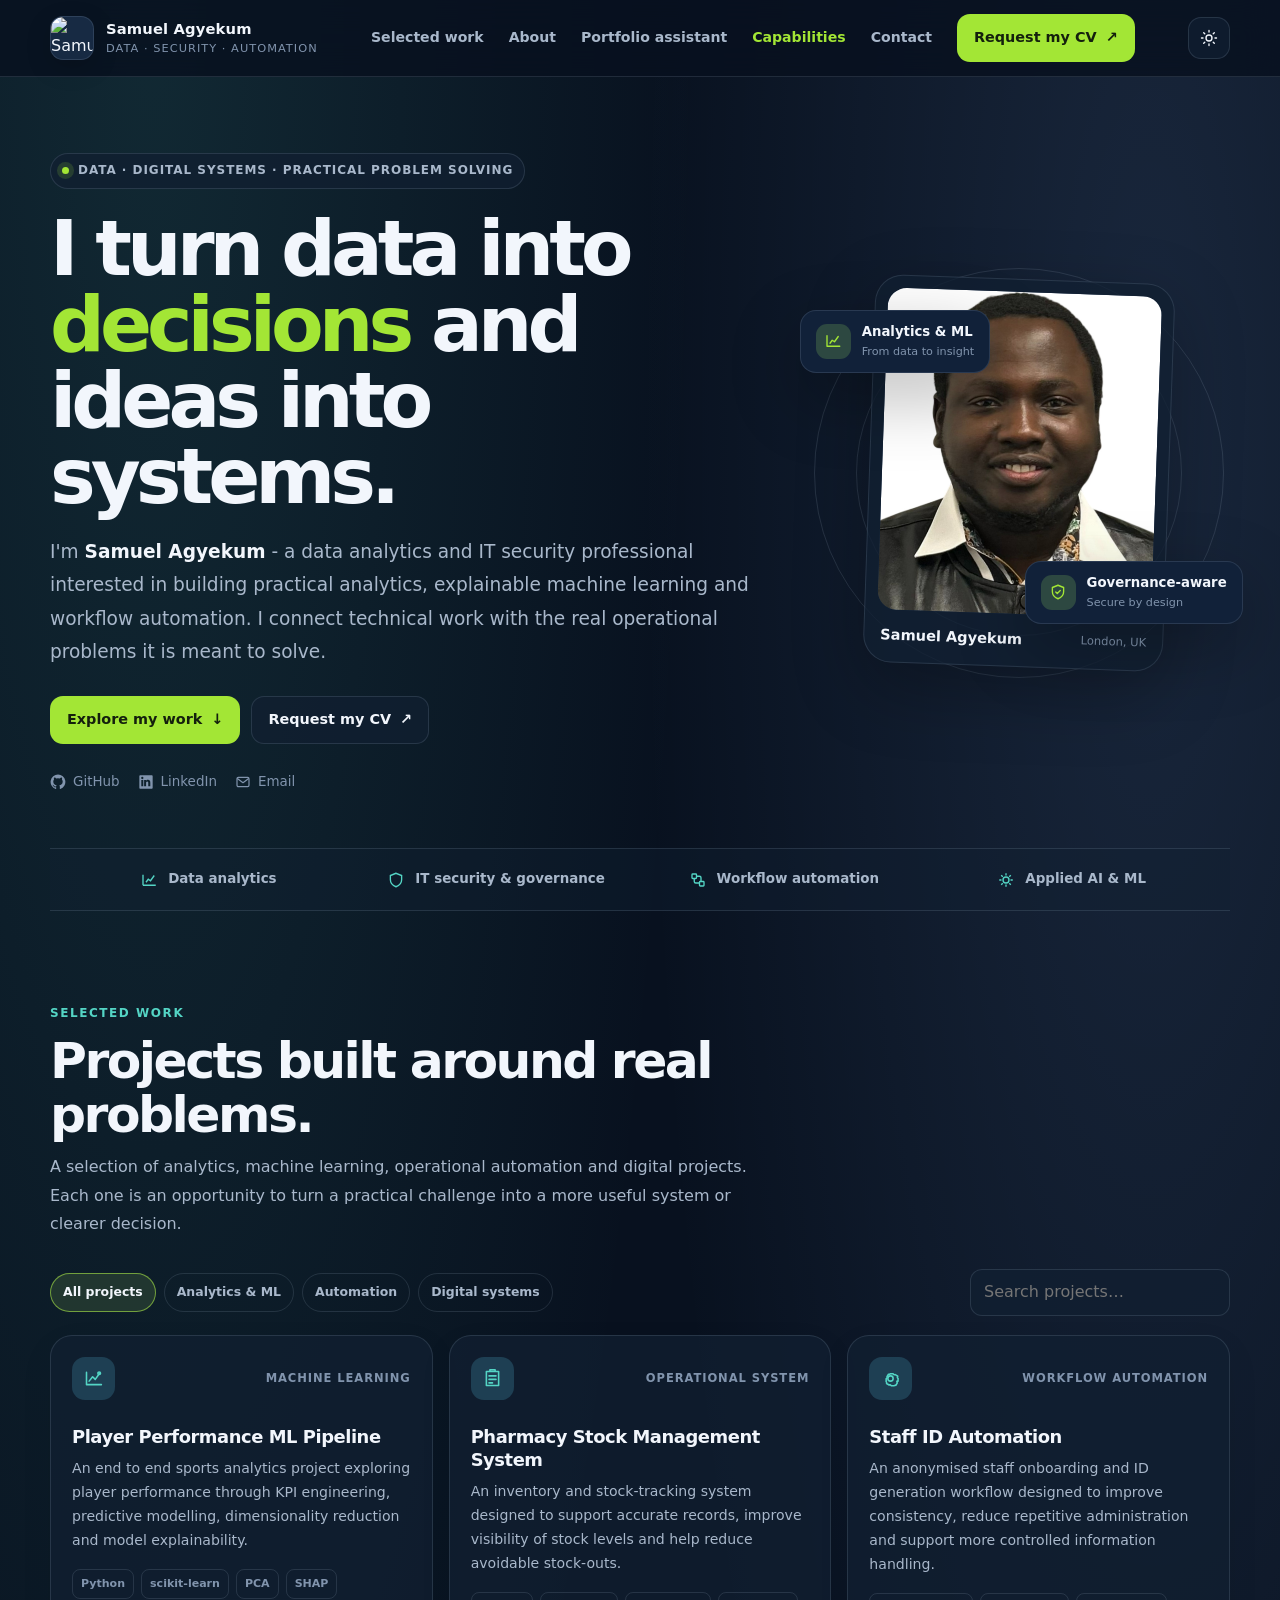
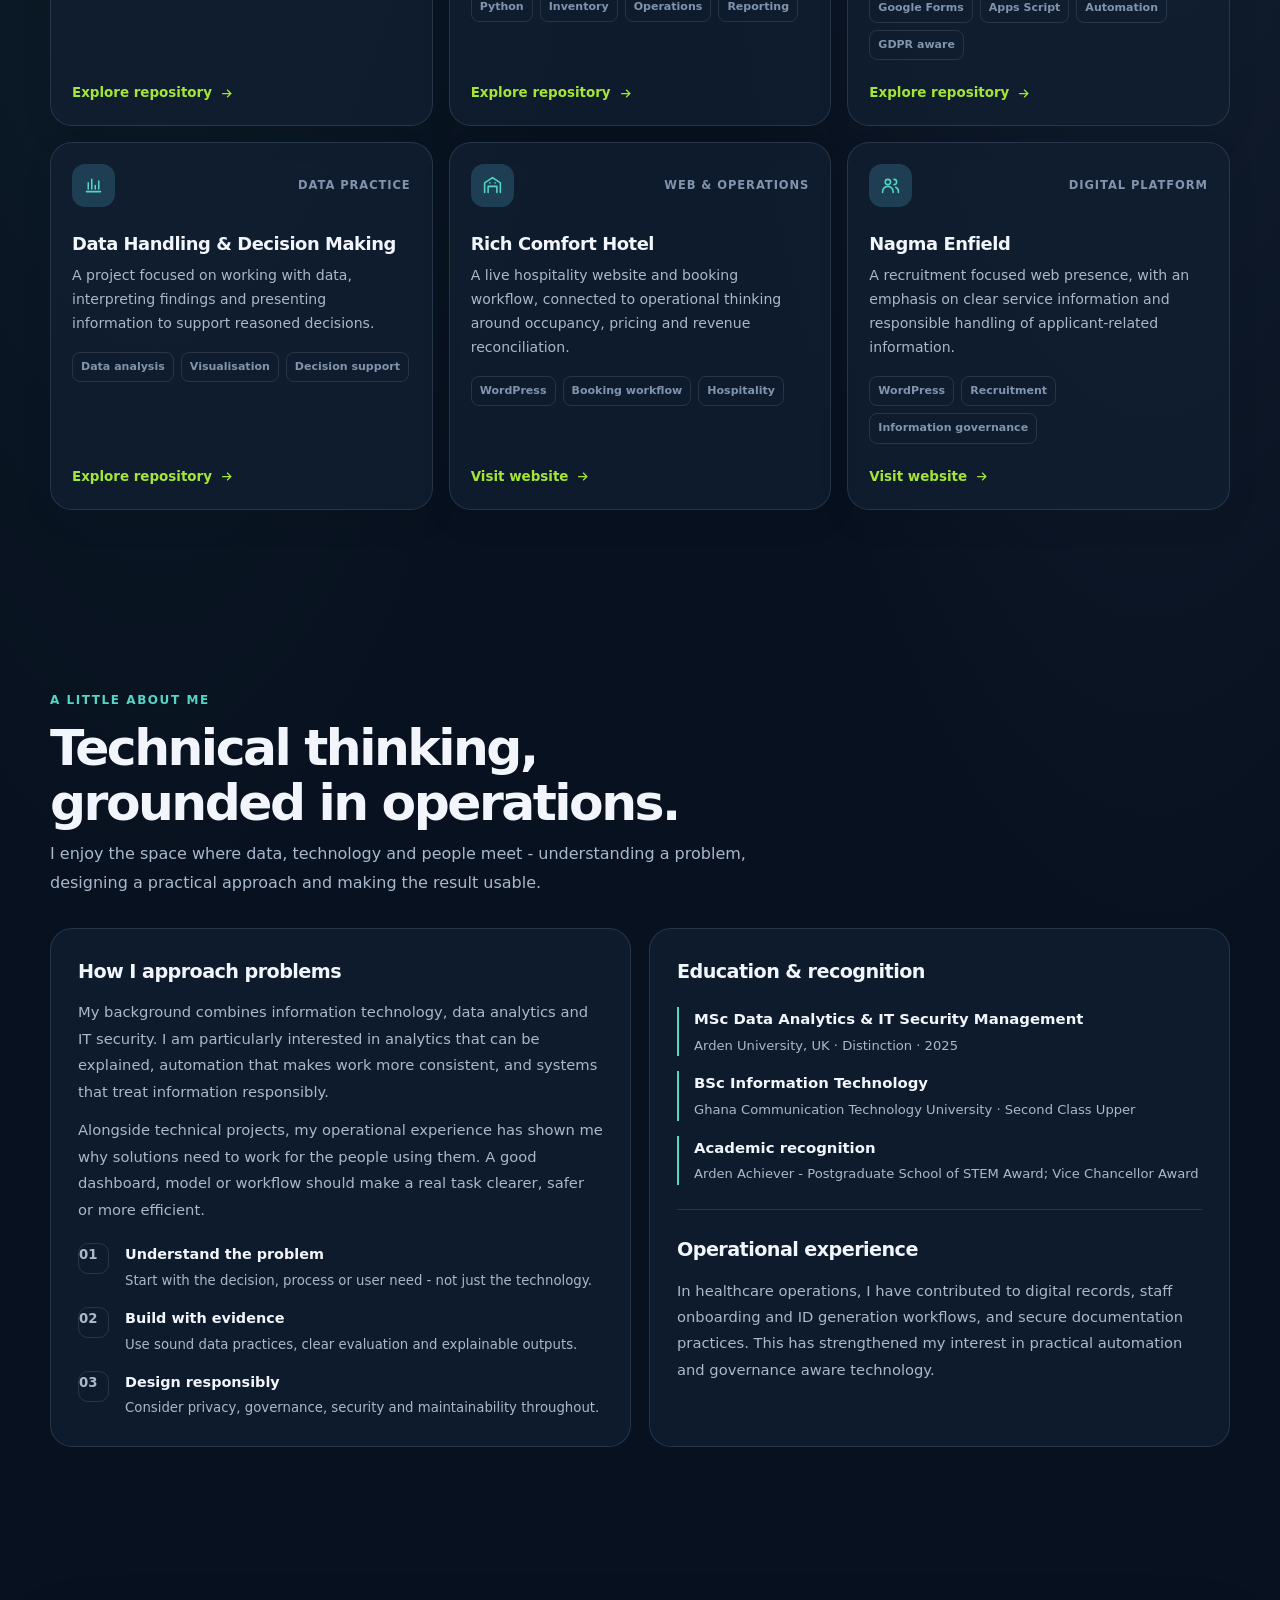
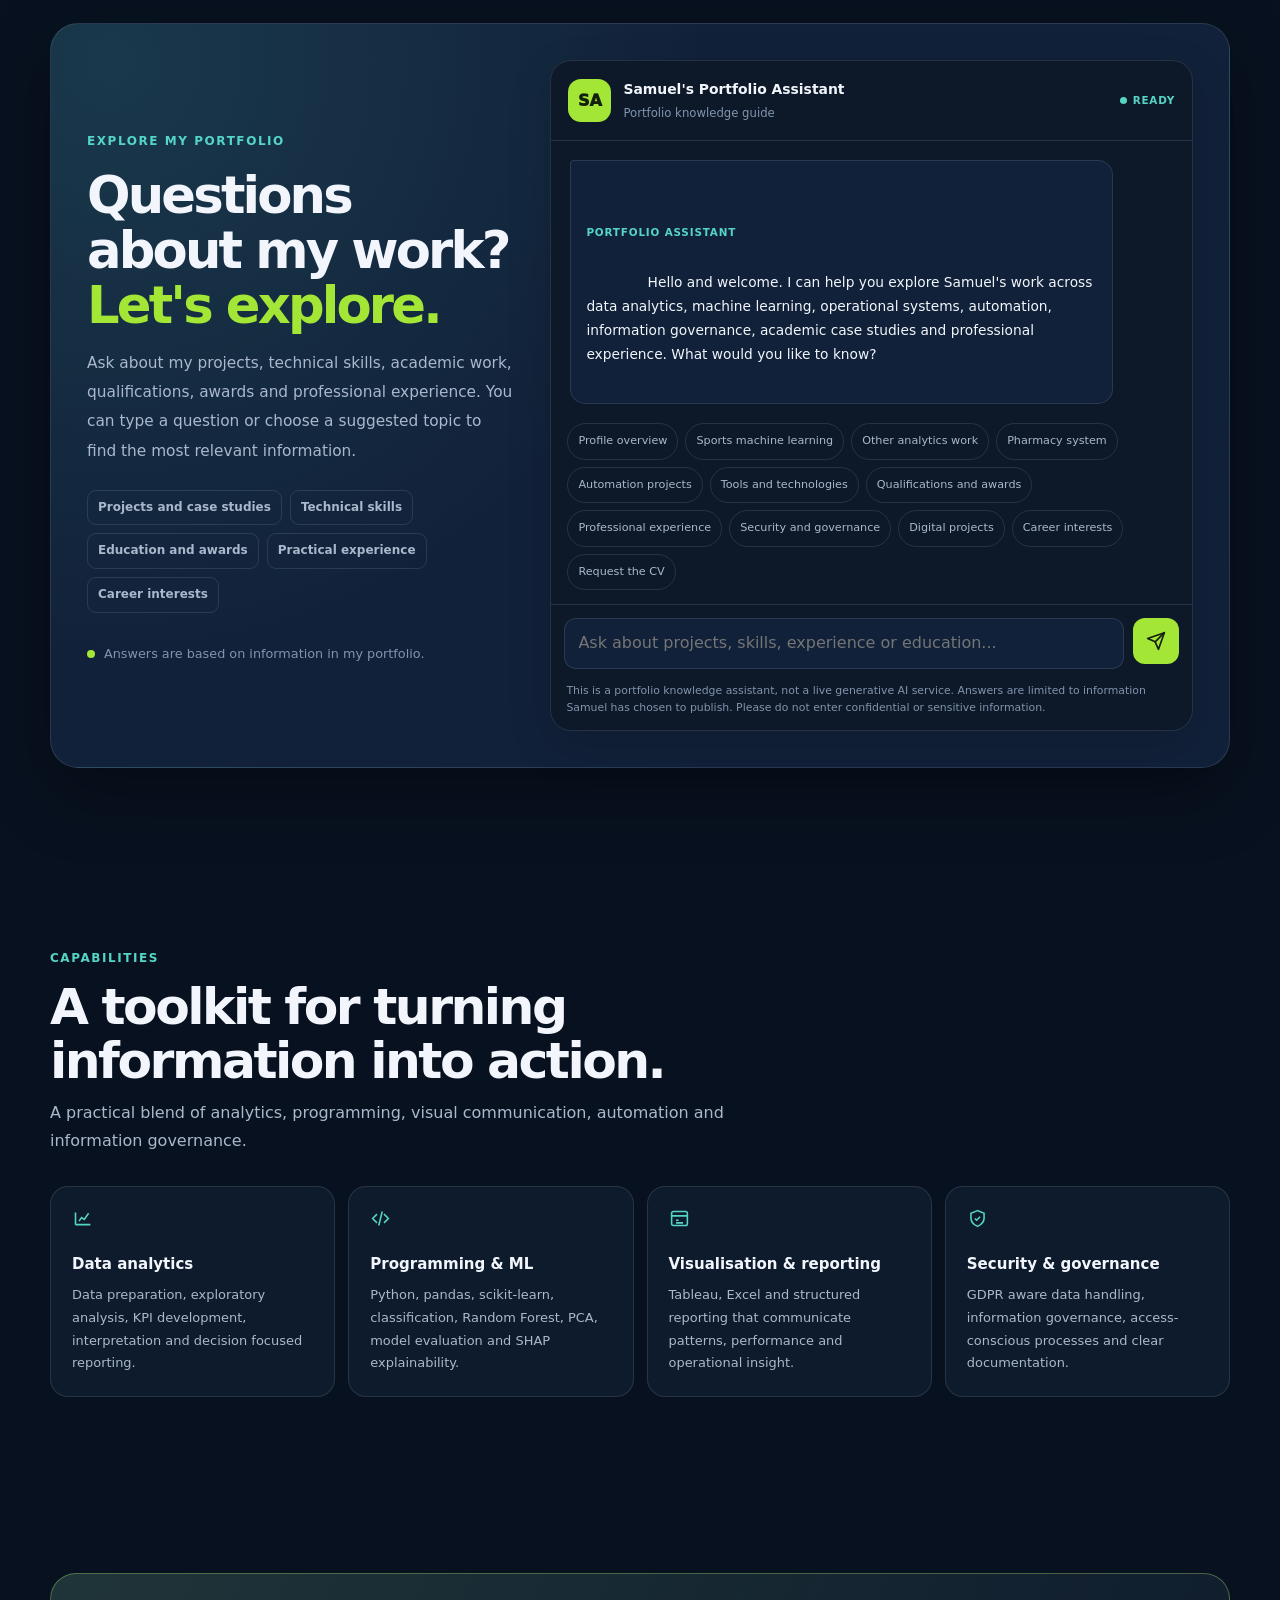
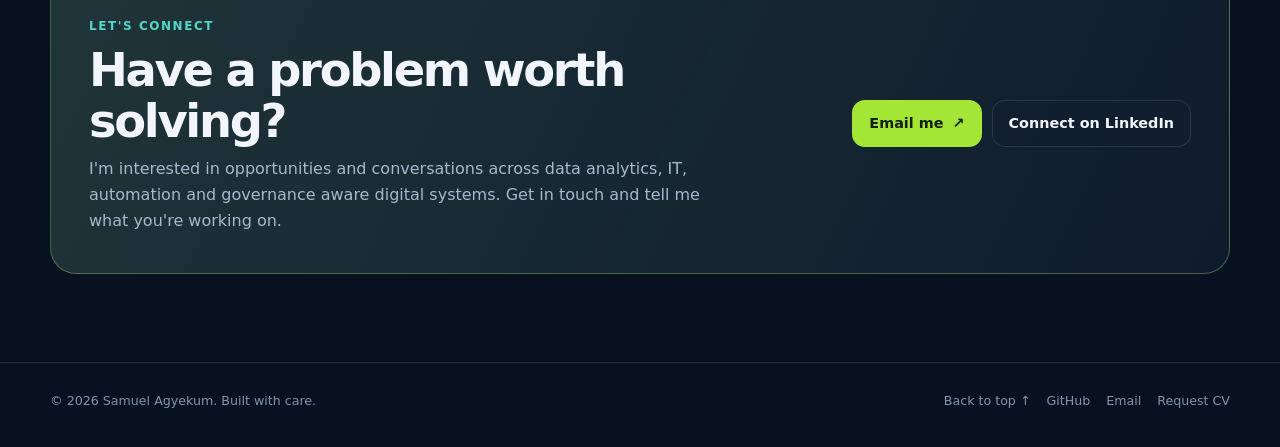
==== commit b14bfae7: "Update brand photo in index.html" ====
--- a/index.html
+++ b/index.html
@@ -325,7 +325,7 @@
   <header class="site-header">
     <nav class="nav container" aria-label="Main navigation">
       <a class="brand" href="#top" aria-label="Samuel Agyekum home">
-        <img class="brand-photo" src="assets/profile.png" alt="Samuel Agyekum" width="42" height="42">
+        <img class="brand-photo" src="assets/profile_sam3.png" alt="Samuel Agyekum" width="42" height="42">
         <span class="brand-copy"><strong>Samuel Agyekum</strong><span>Data · Security · Automation</span></span>
       </a>
       <div class="nav-links" id="navLinks">
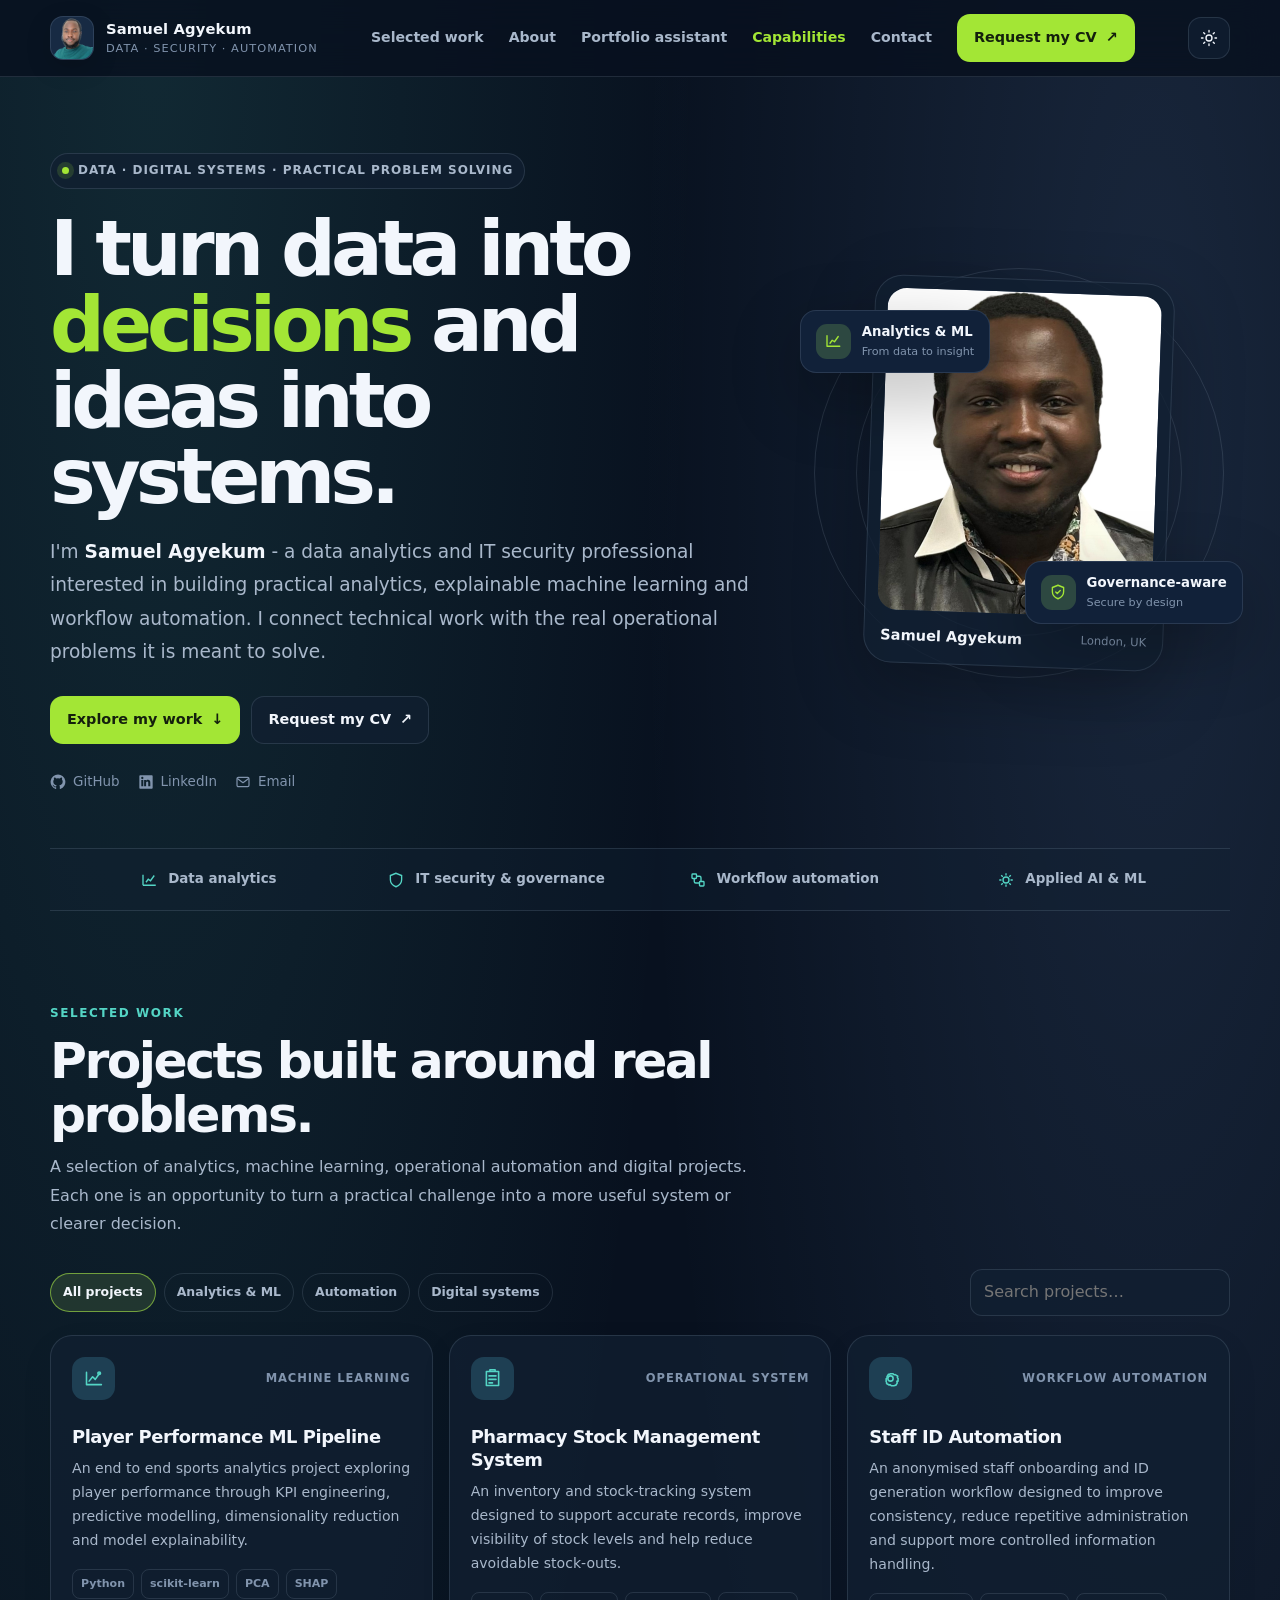
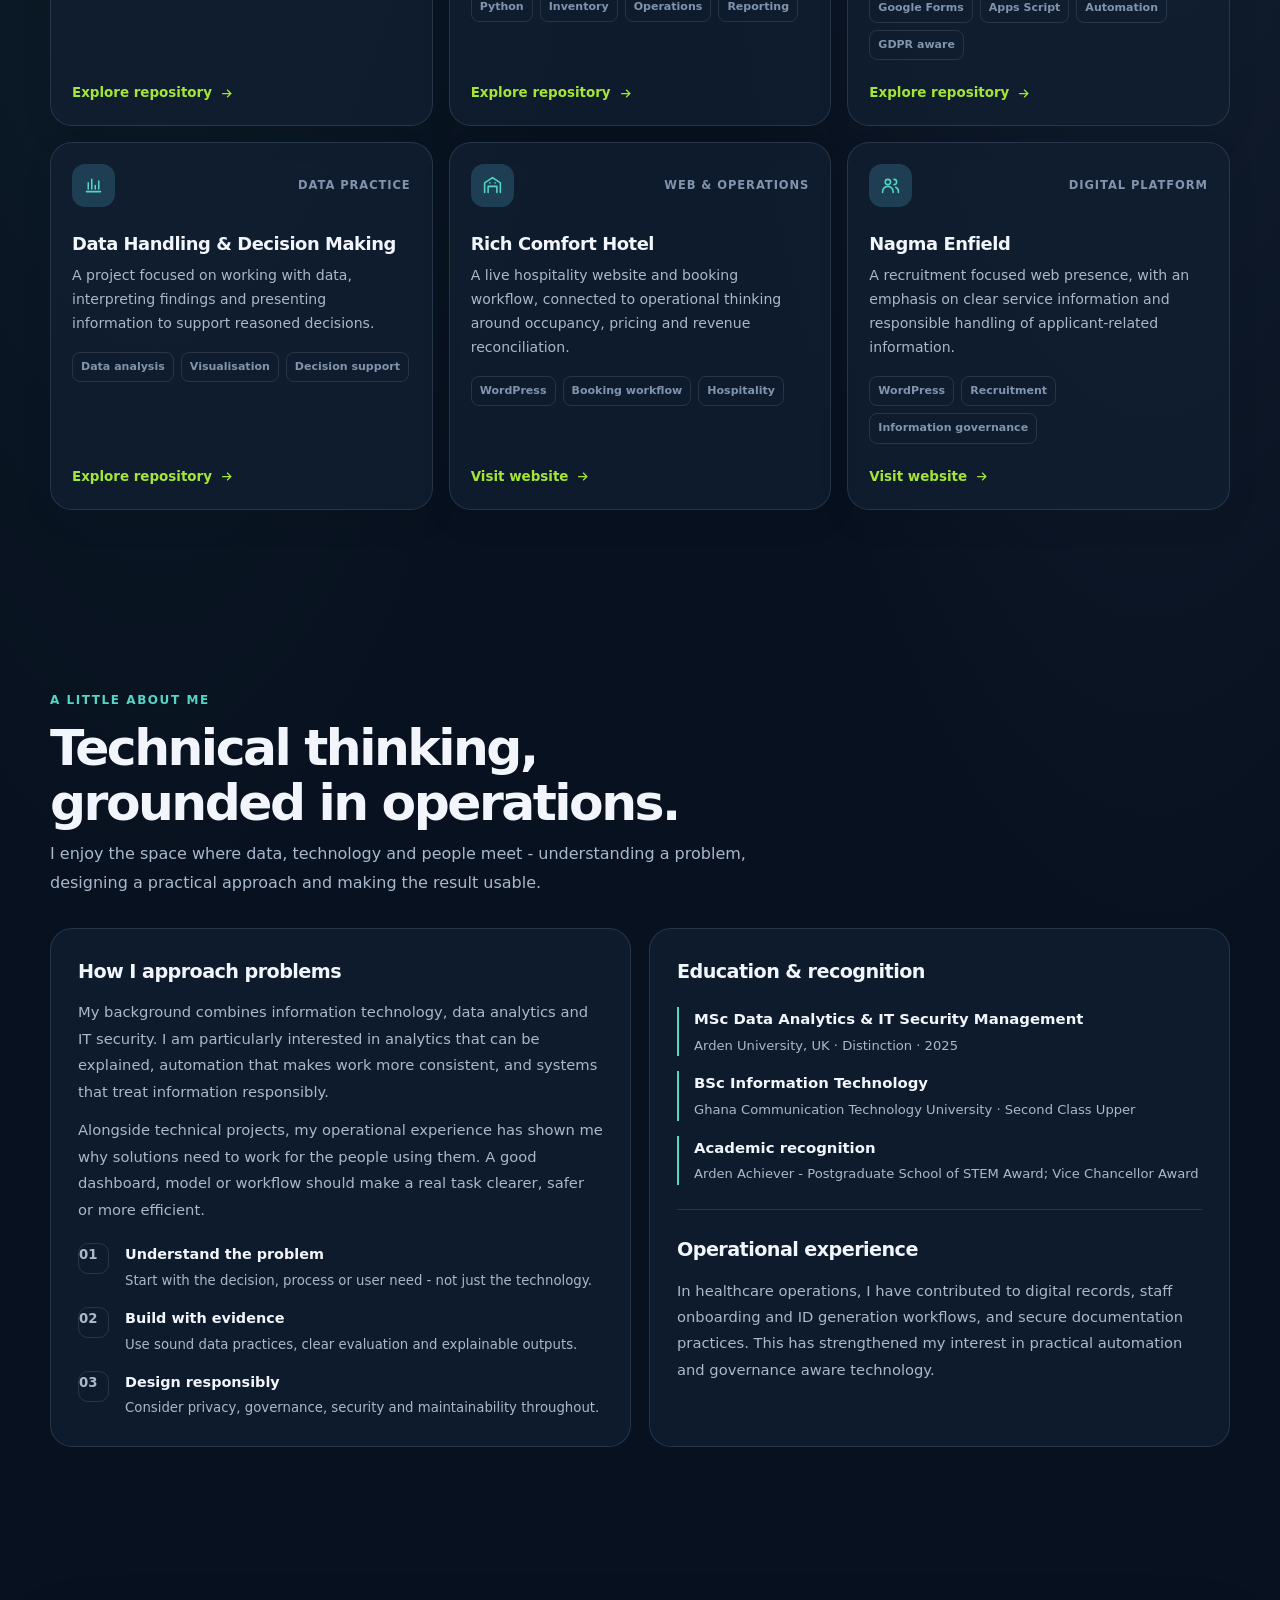
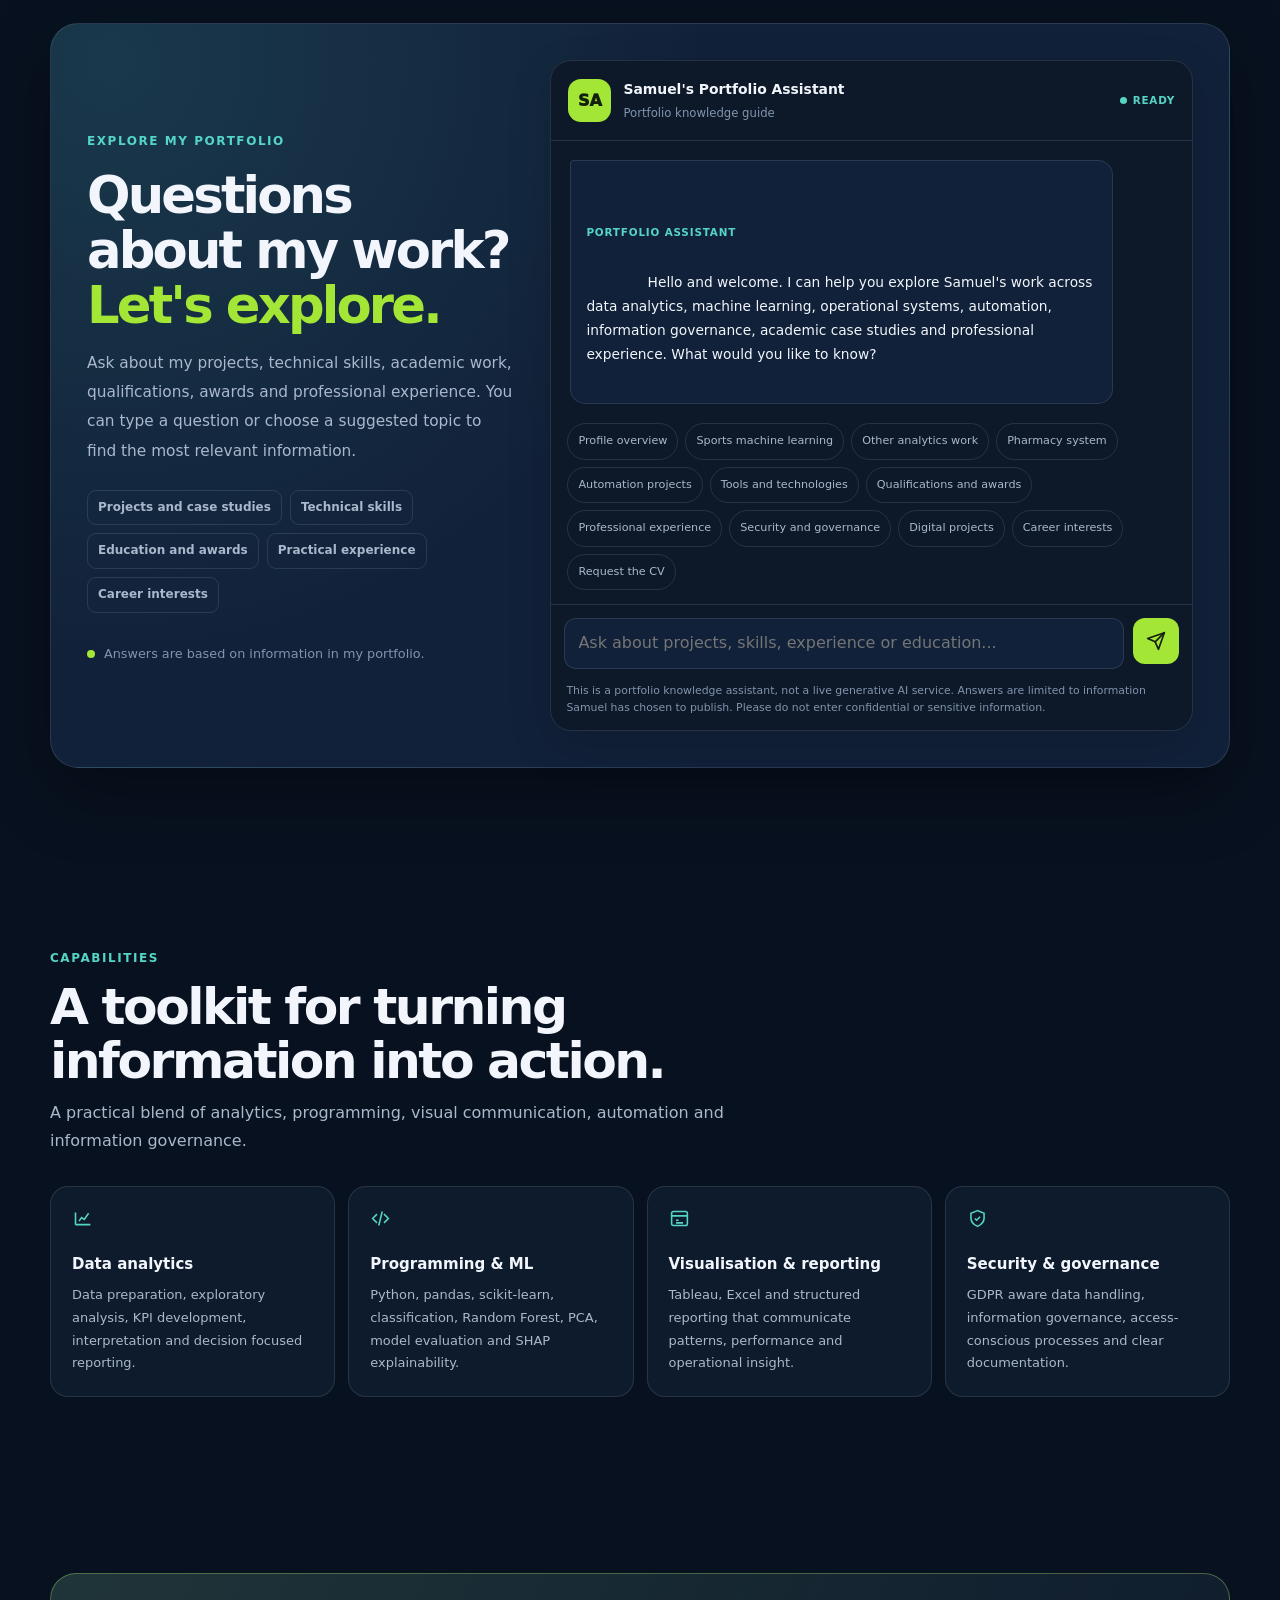
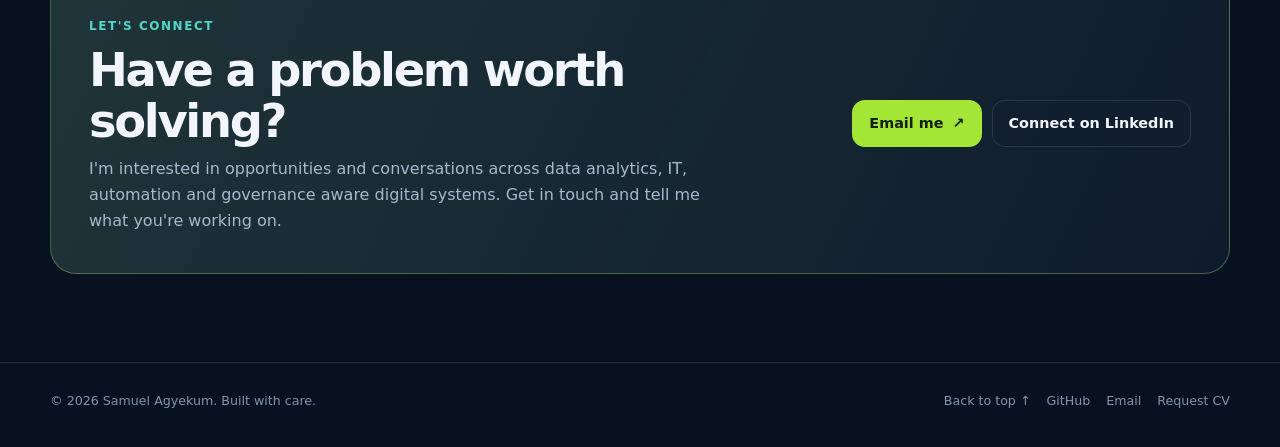
==== commit 7fba9d8a: "Update brand photo in index.html" ====
--- a/index.html
+++ b/index.html
@@ -325,7 +325,7 @@
   <header class="site-header">
     <nav class="nav container" aria-label="Main navigation">
       <a class="brand" href="#top" aria-label="Samuel Agyekum home">
-        <img class="brand-photo" src="assets/profile_sam3.png" alt="Samuel Agyekum" width="42" height="42">
+        <img class="brand-photo" src="assets/profile_sam2.png" alt="Samuel Agyekum" width="42" height="42">
         <span class="brand-copy"><strong>Samuel Agyekum</strong><span>Data · Security · Automation</span></span>
       </a>
       <div class="nav-links" id="navLinks">
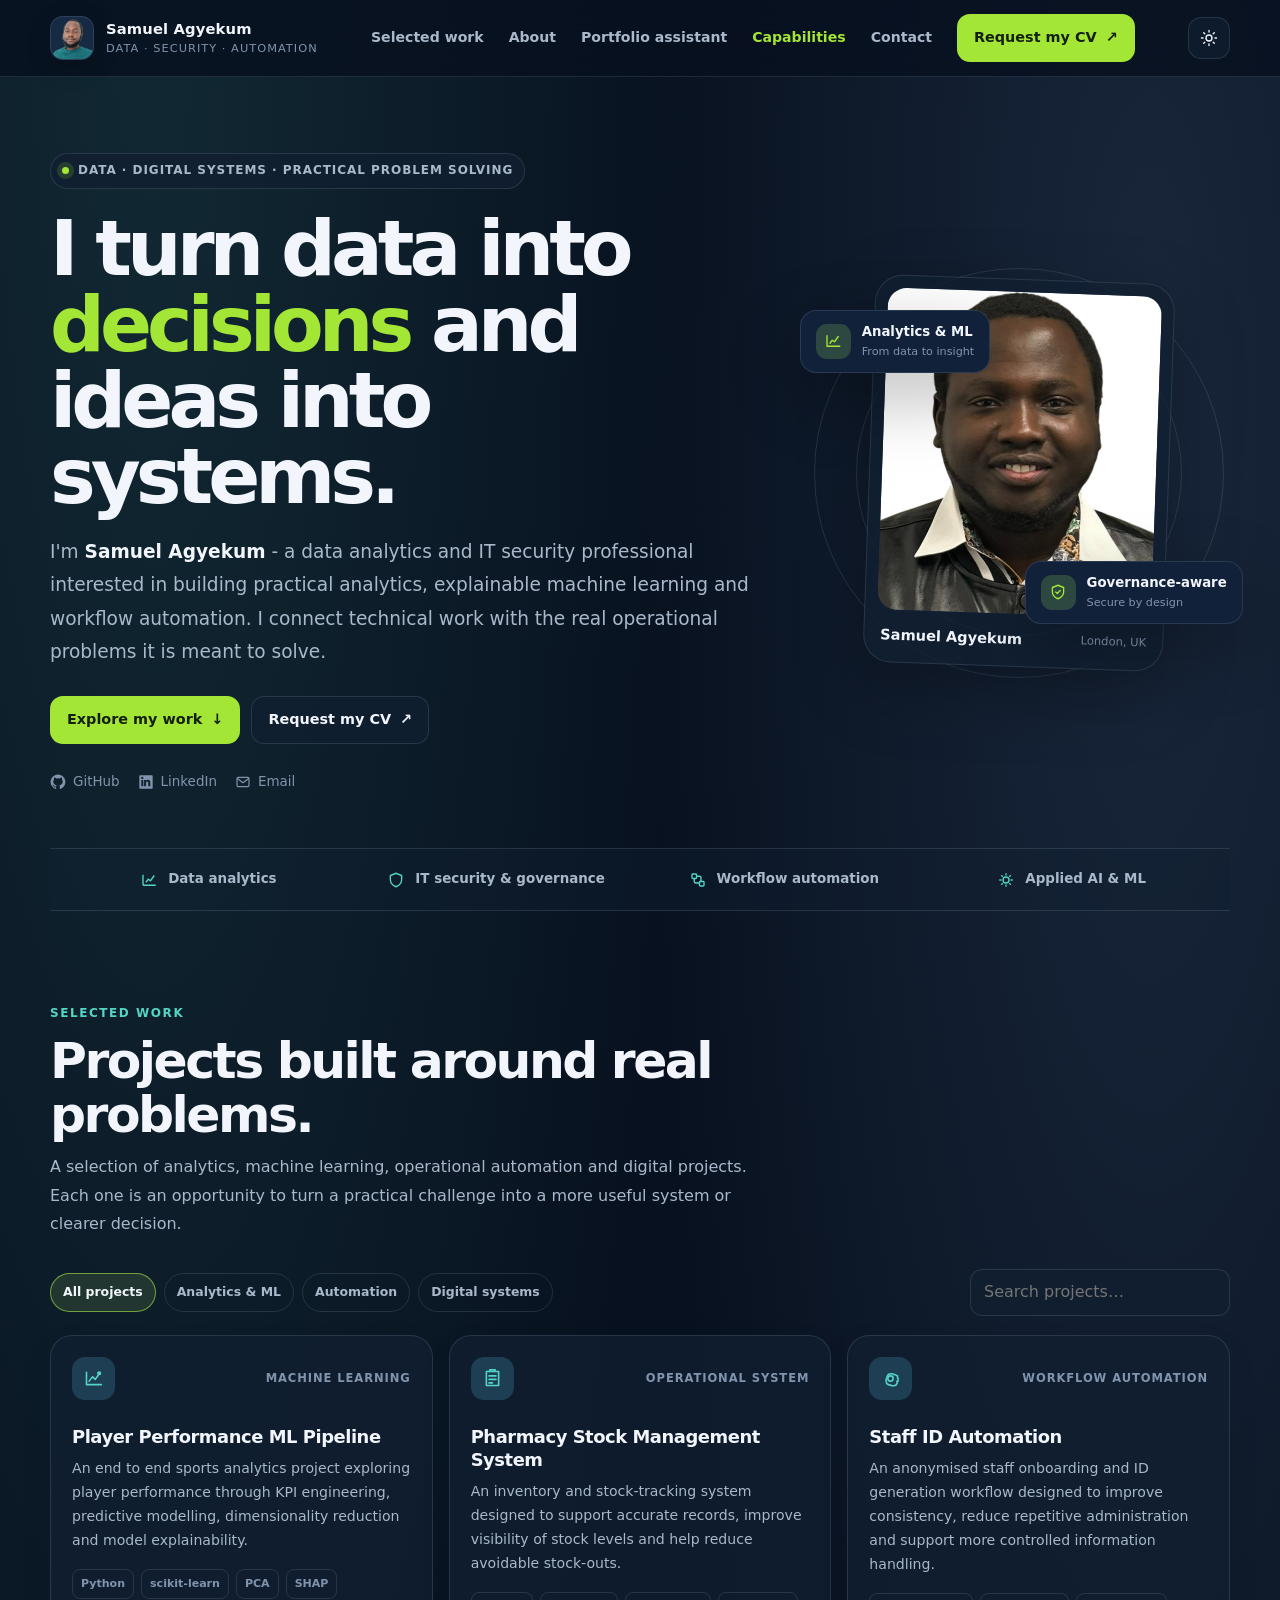
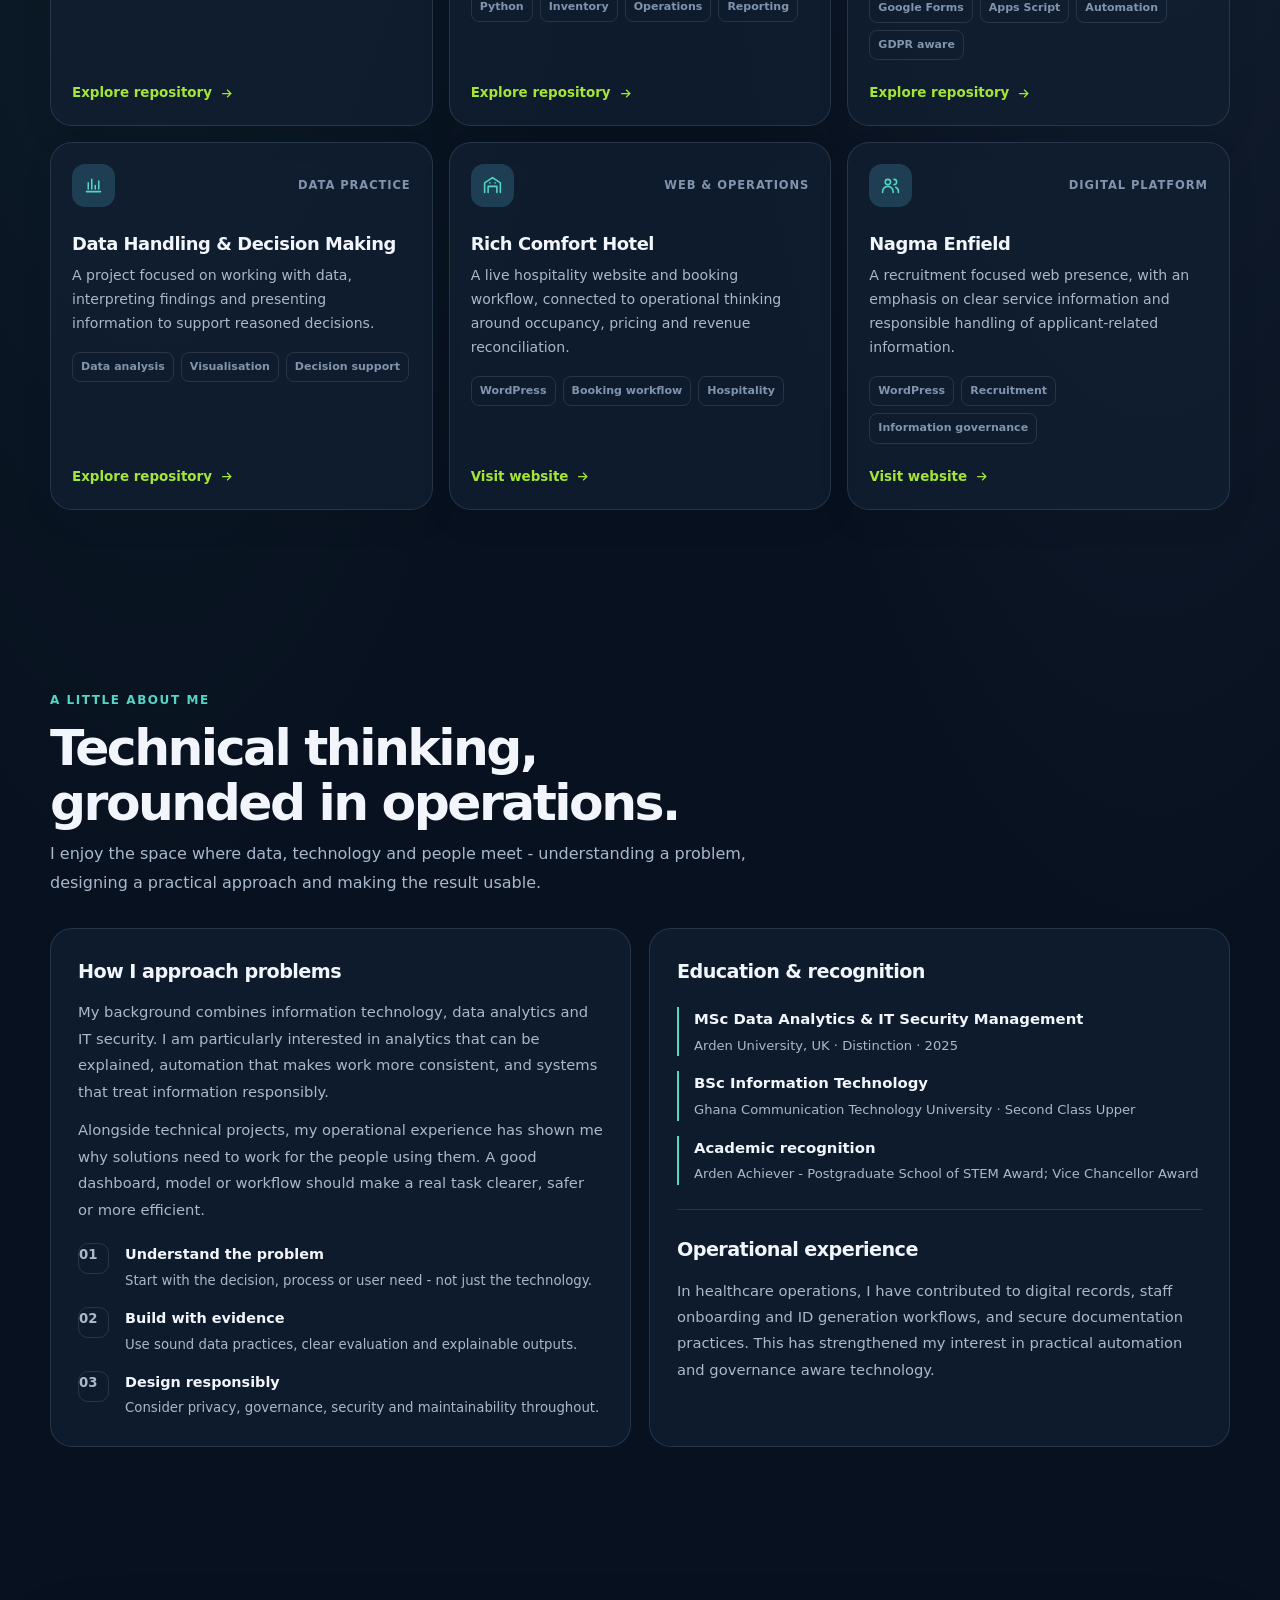
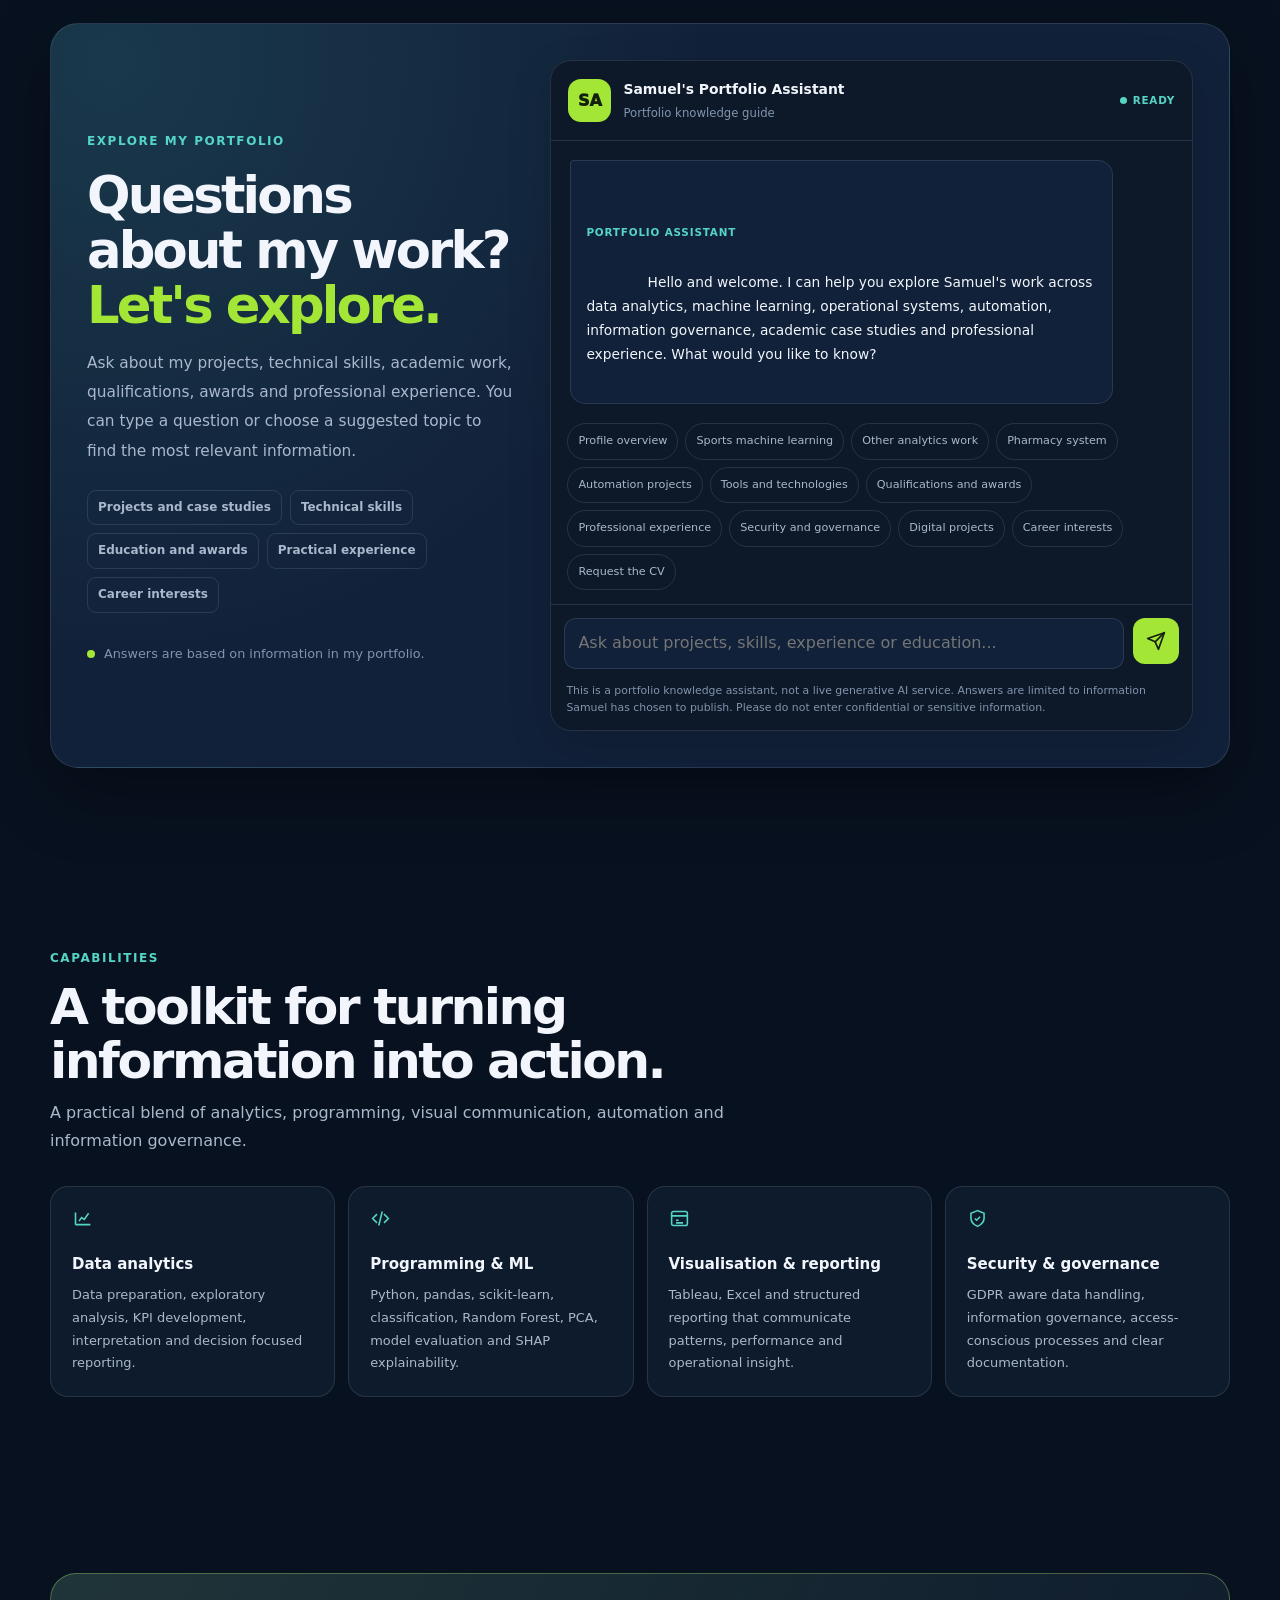
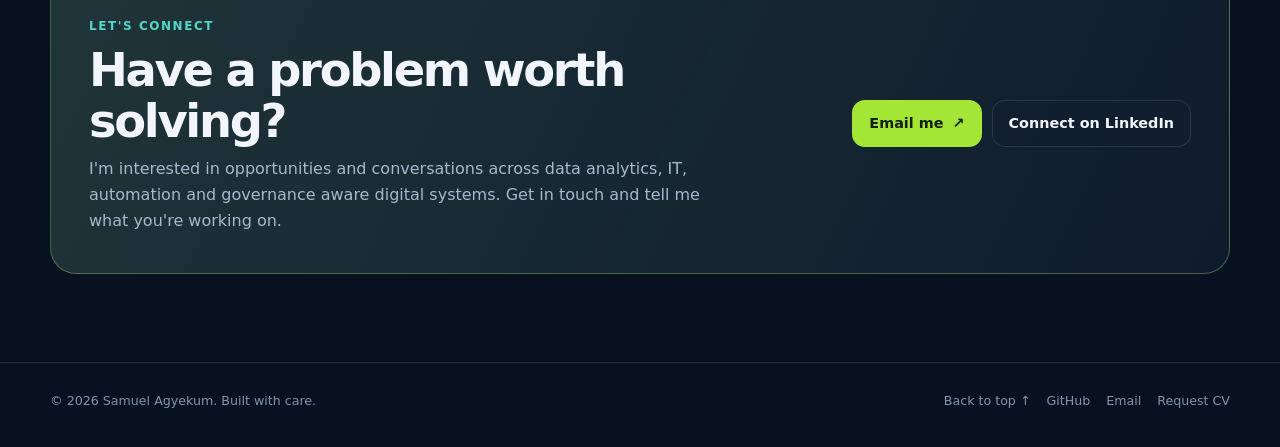
==== commit 5dfbd881: "Update brand photo source in index.html" ====
--- a/index.html
+++ b/index.html
@@ -325,7 +325,7 @@
   <header class="site-header">
     <nav class="nav container" aria-label="Main navigation">
       <a class="brand" href="#top" aria-label="Samuel Agyekum home">
-        <img class="brand-photo" src="assets/profile_sam2.png" alt="Samuel Agyekum" width="42" height="42">
+        <img class="brand-photo" src="assets/profile_sam.png" alt="Samuel Agyekum" width="42" height="42">
         <span class="brand-copy"><strong>Samuel Agyekum</strong><span>Data · Security · Automation</span></span>
       </a>
       <div class="nav-links" id="navLinks">
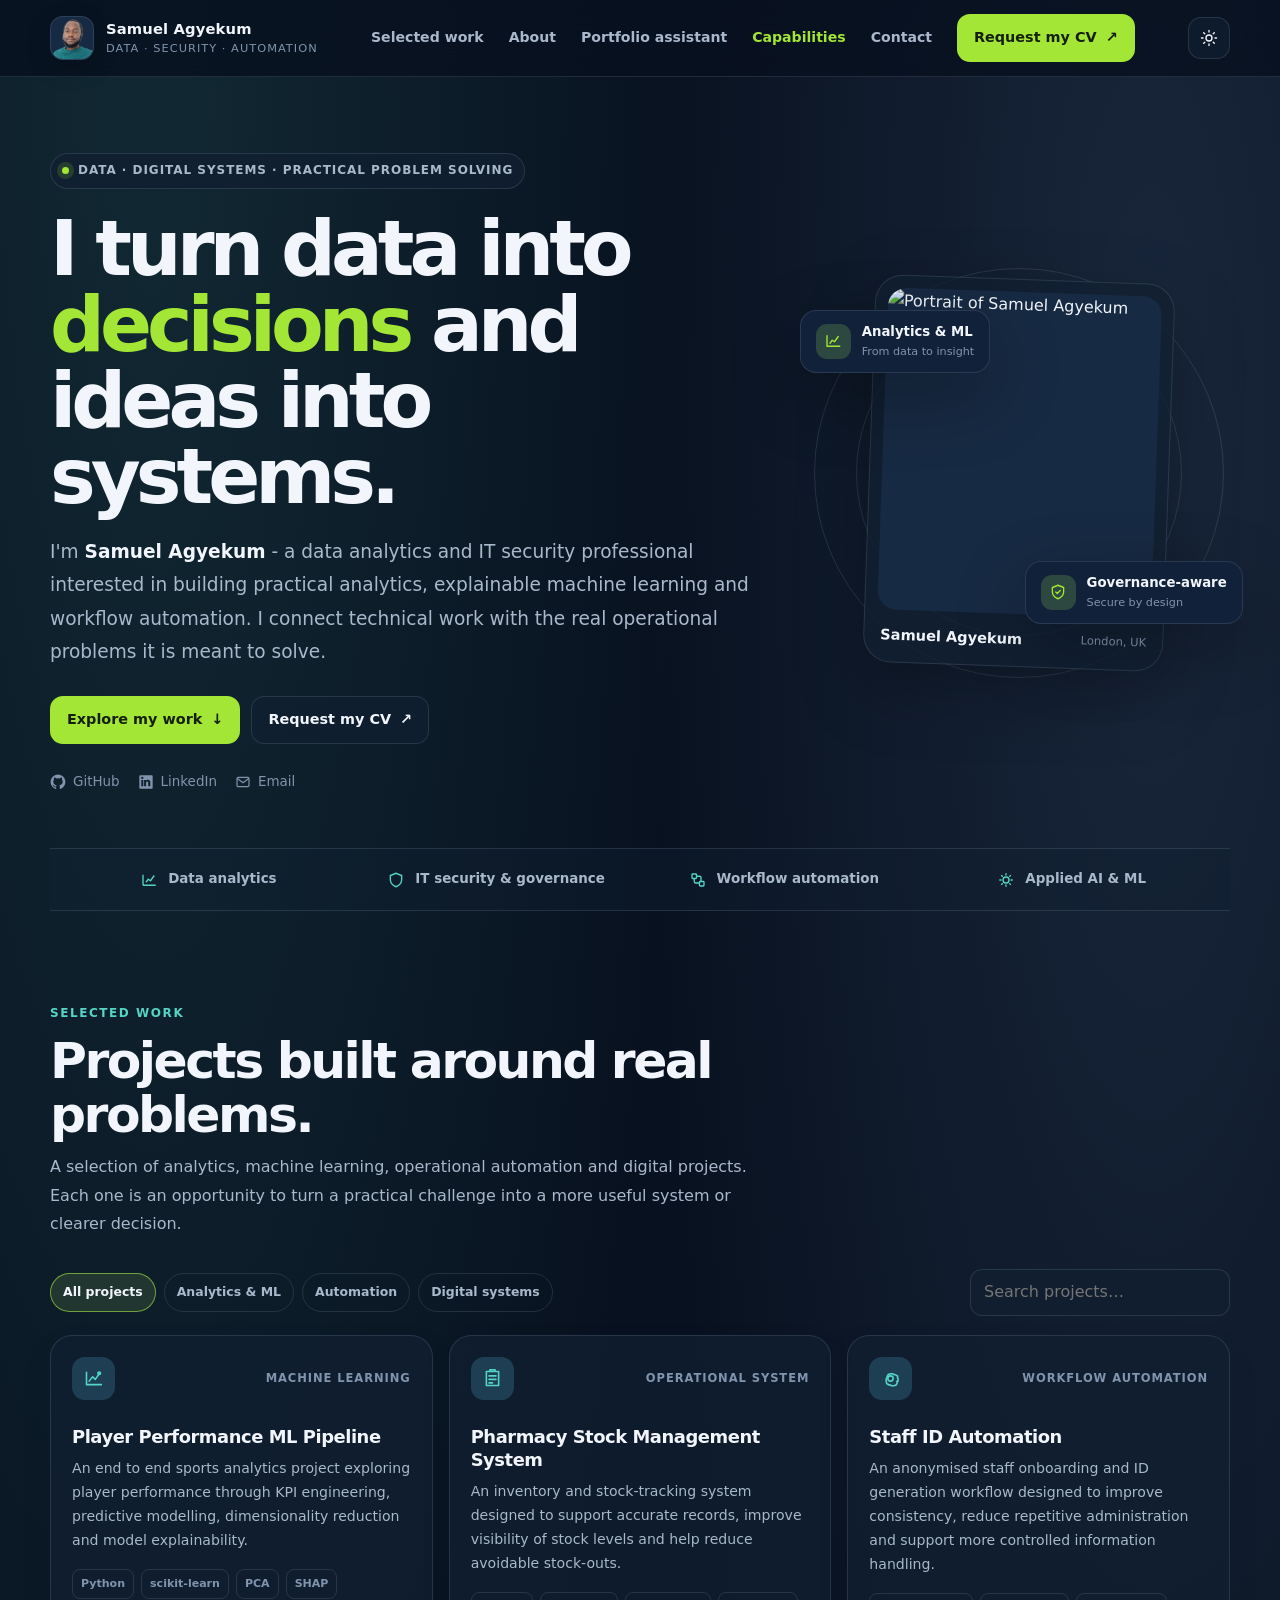
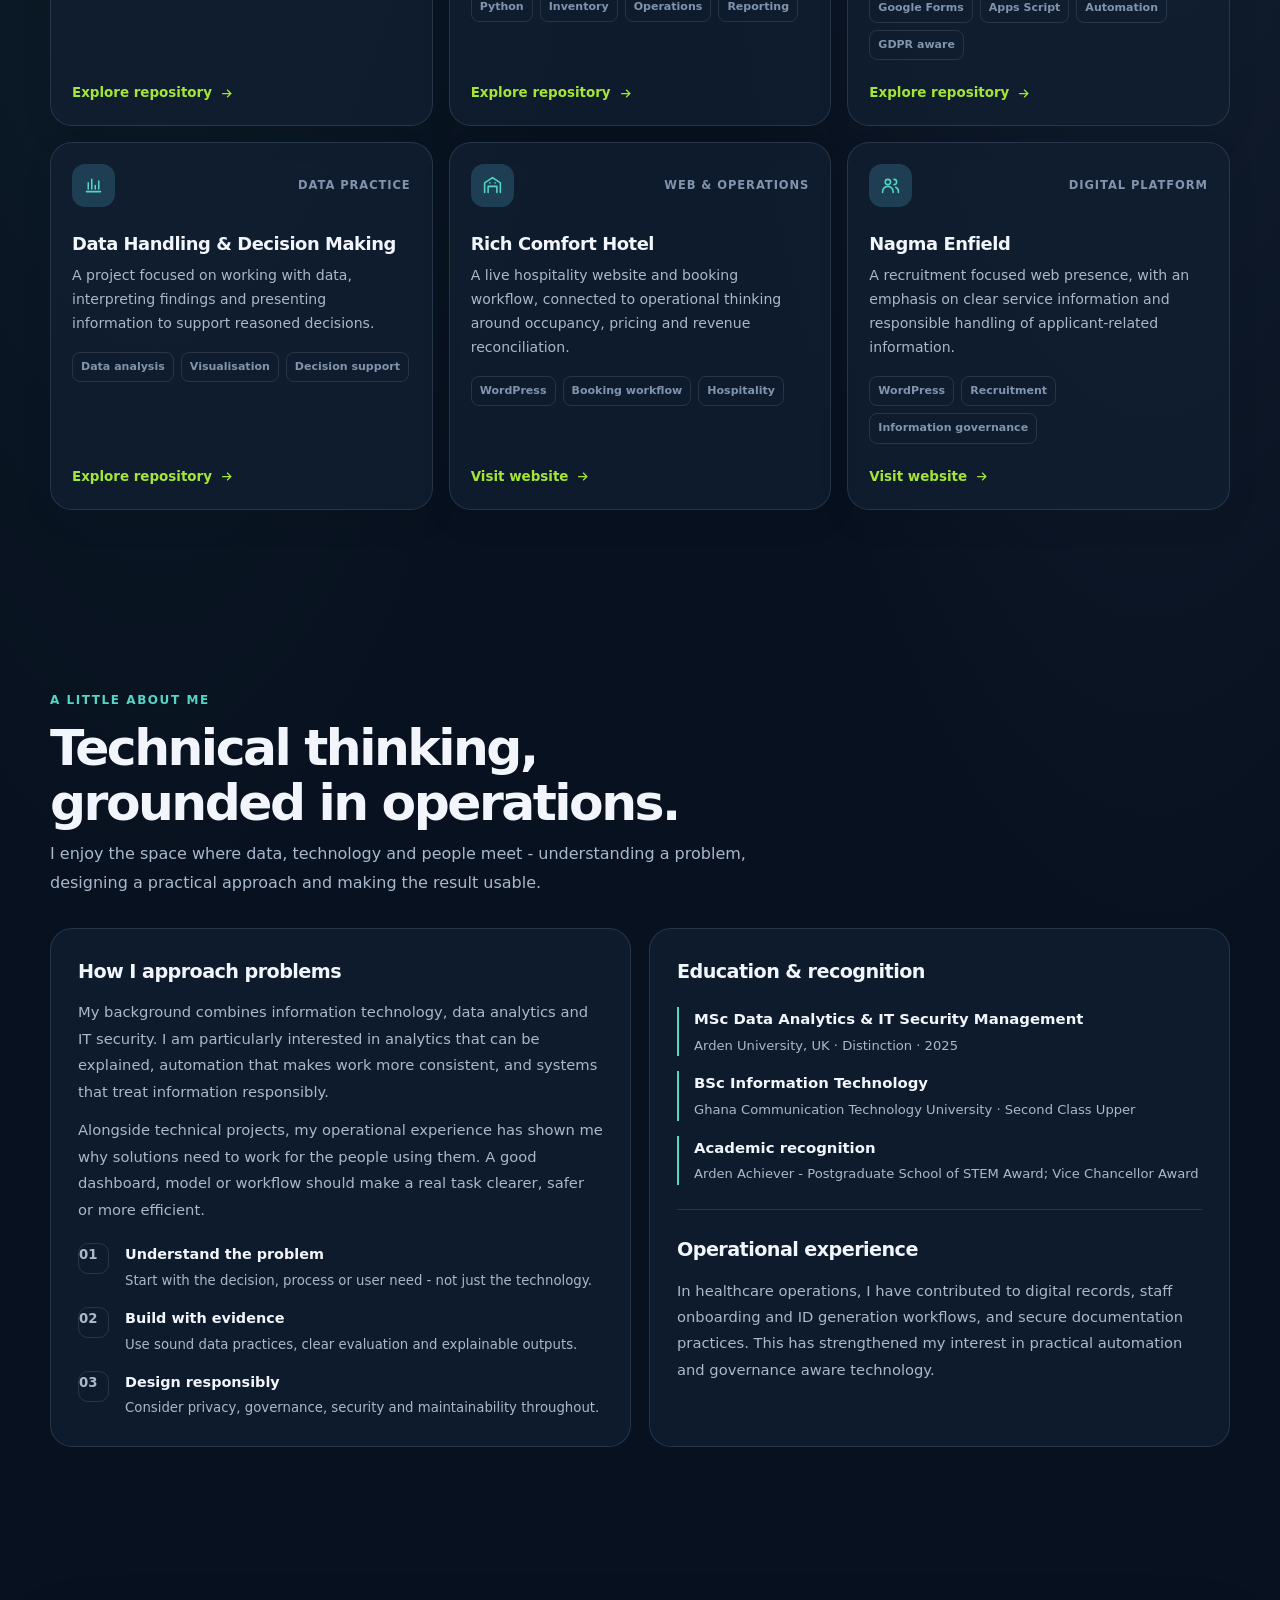
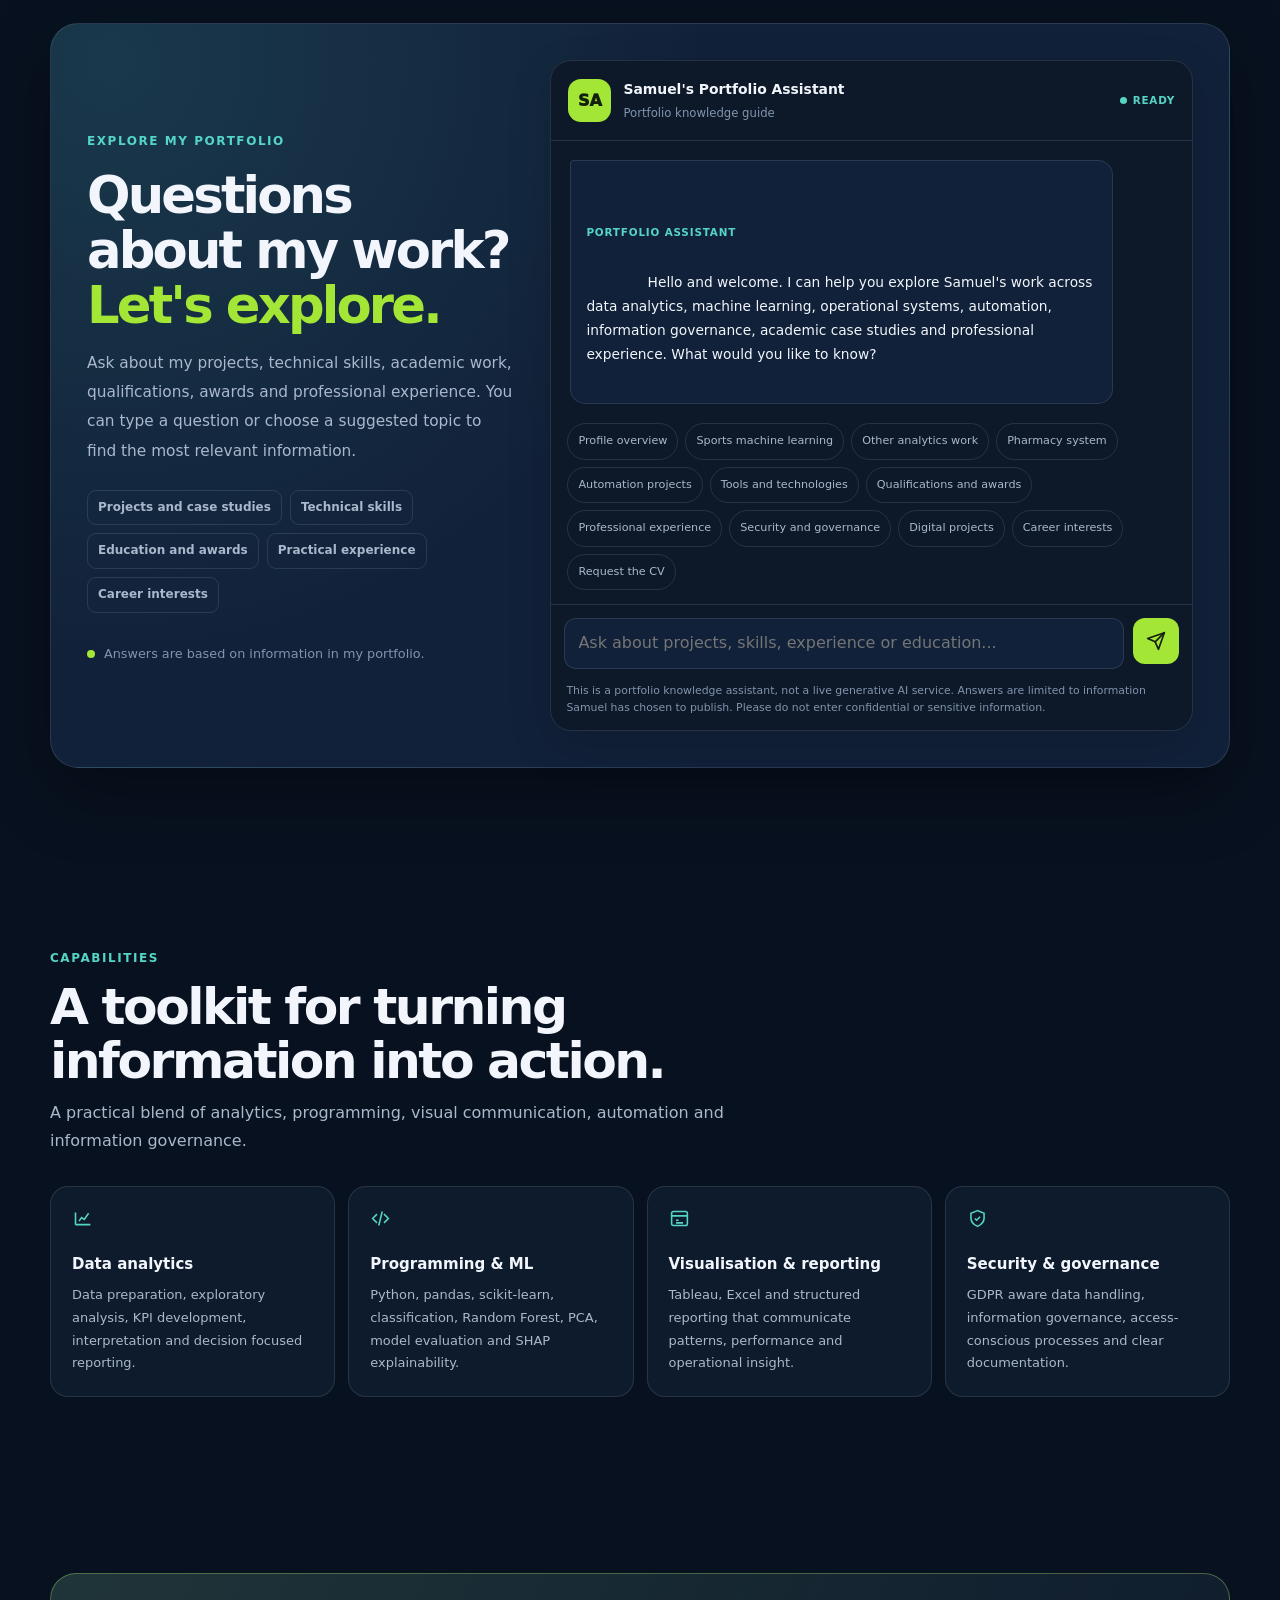
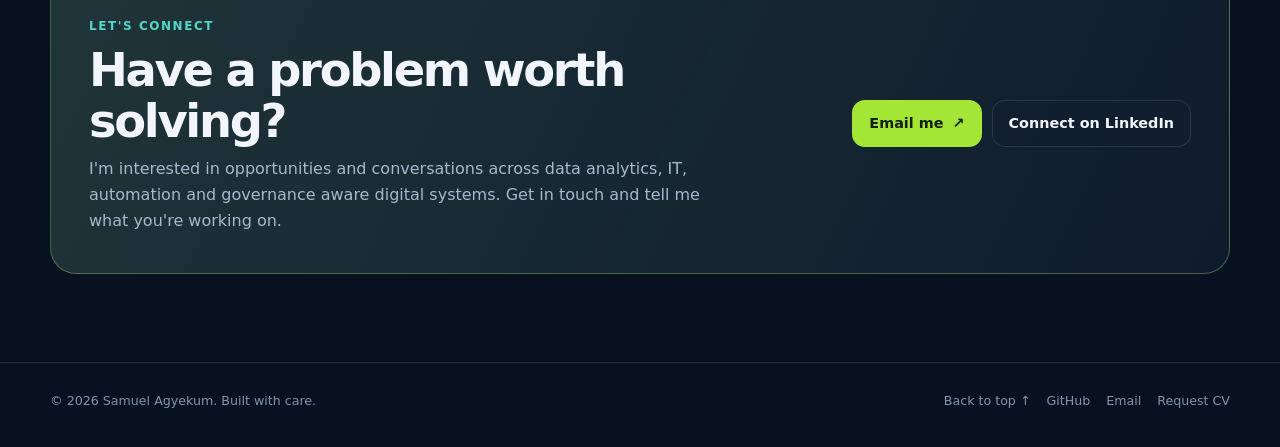
==== commit fbfcfc9d: "Update profile image in index.html" ====
--- a/index.html
+++ b/index.html
@@ -366,7 +366,7 @@
       <div class="hero-visual" aria-label="Profile photograph and professional highlights">
         <div class="visual-orbit" aria-hidden="true"></div>
         <div class="portrait-card">
-          <div class="portrait-frame"><img src="assets/profile.png" alt="Portrait of Samuel Agyekum" width="600" height="700"></div>
+          <div class="portrait-frame"><img src="assets/profile_sam3.png" alt="Portrait of Samuel Agyekum" width="600" height="700"></div>
           <div class="portrait-caption"><strong>Samuel Agyekum</strong><span>London, UK</span></div>
         </div>
         <div class="float-card one"><span class="float-icon"><svg viewBox="0 0 24 24" fill="none" stroke="currentColor" stroke-width="1.8" stroke-linecap="round" stroke-linejoin="round"><path d="M4 19V5m0 14h17M8 15l3-4 3 2 5-7"/></svg></span><span class="float-copy"><strong>Analytics & ML</strong><span>From data to insight</span></span></div>
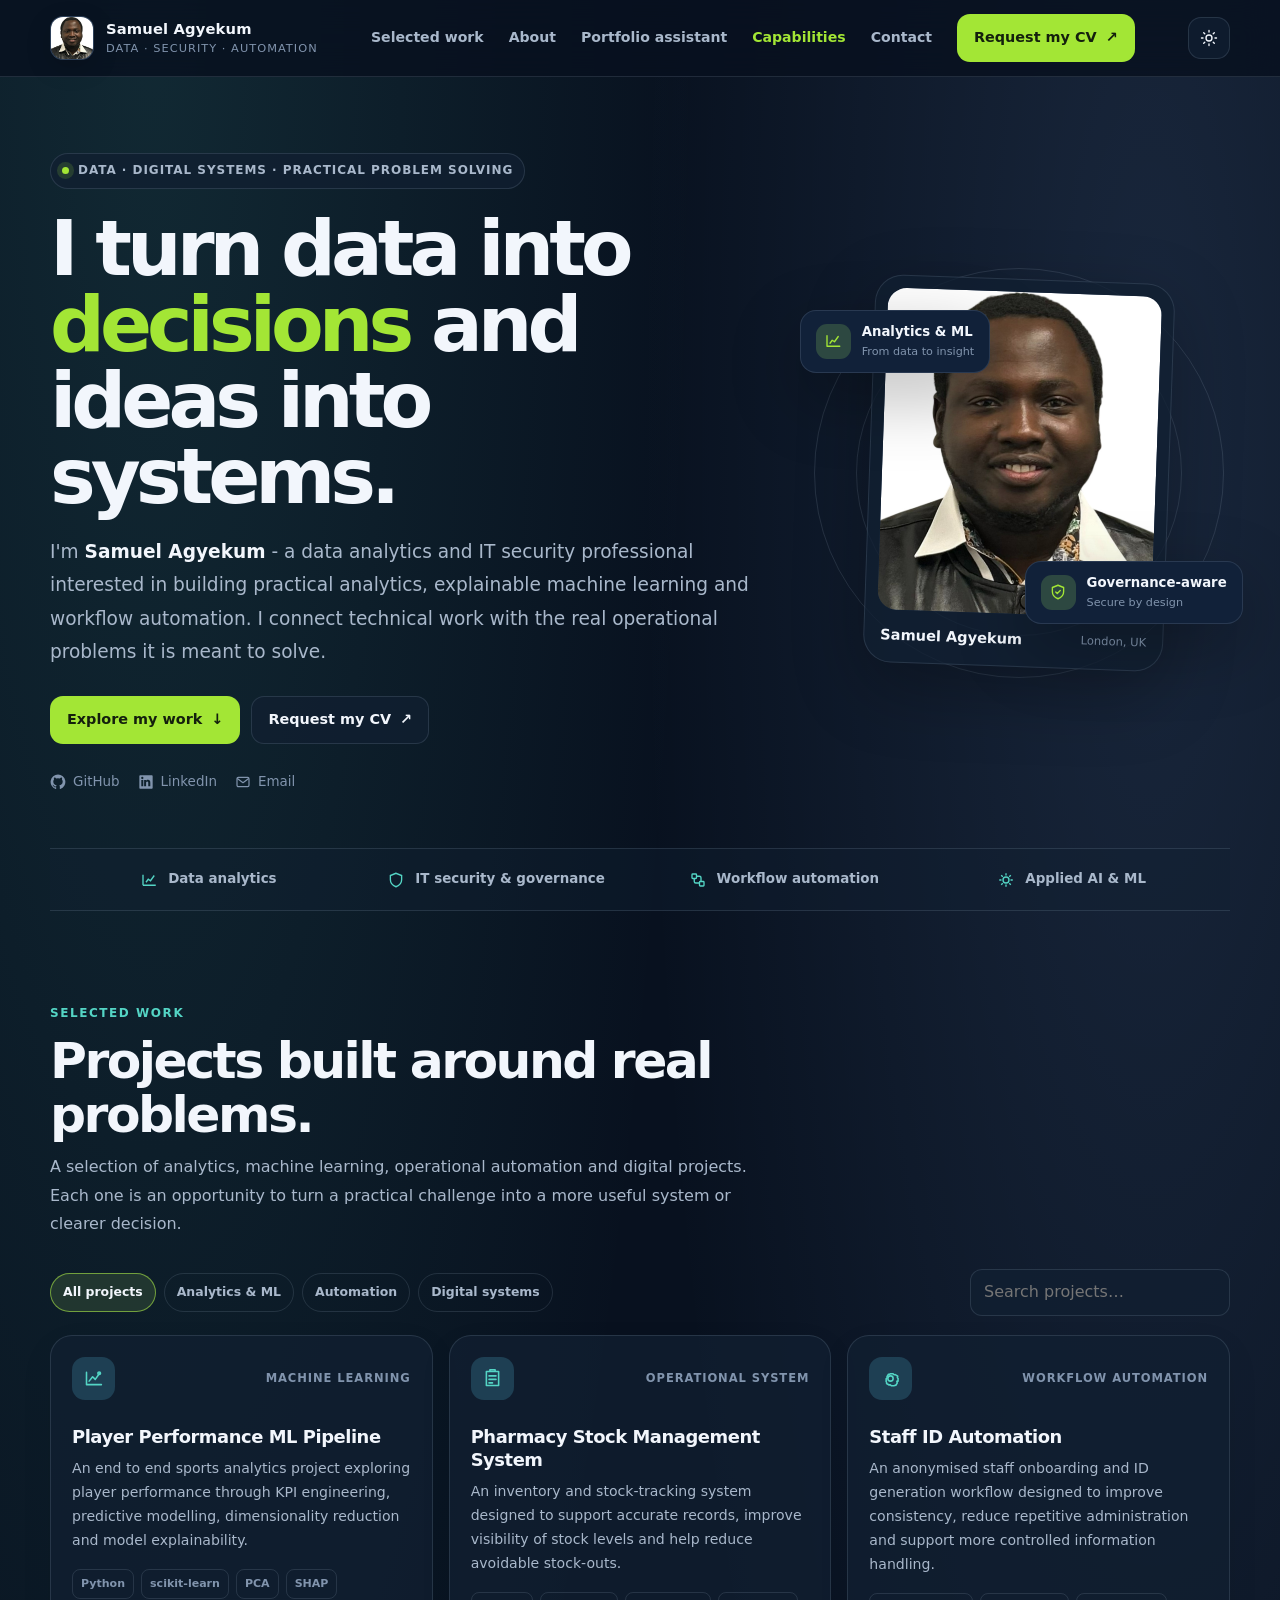
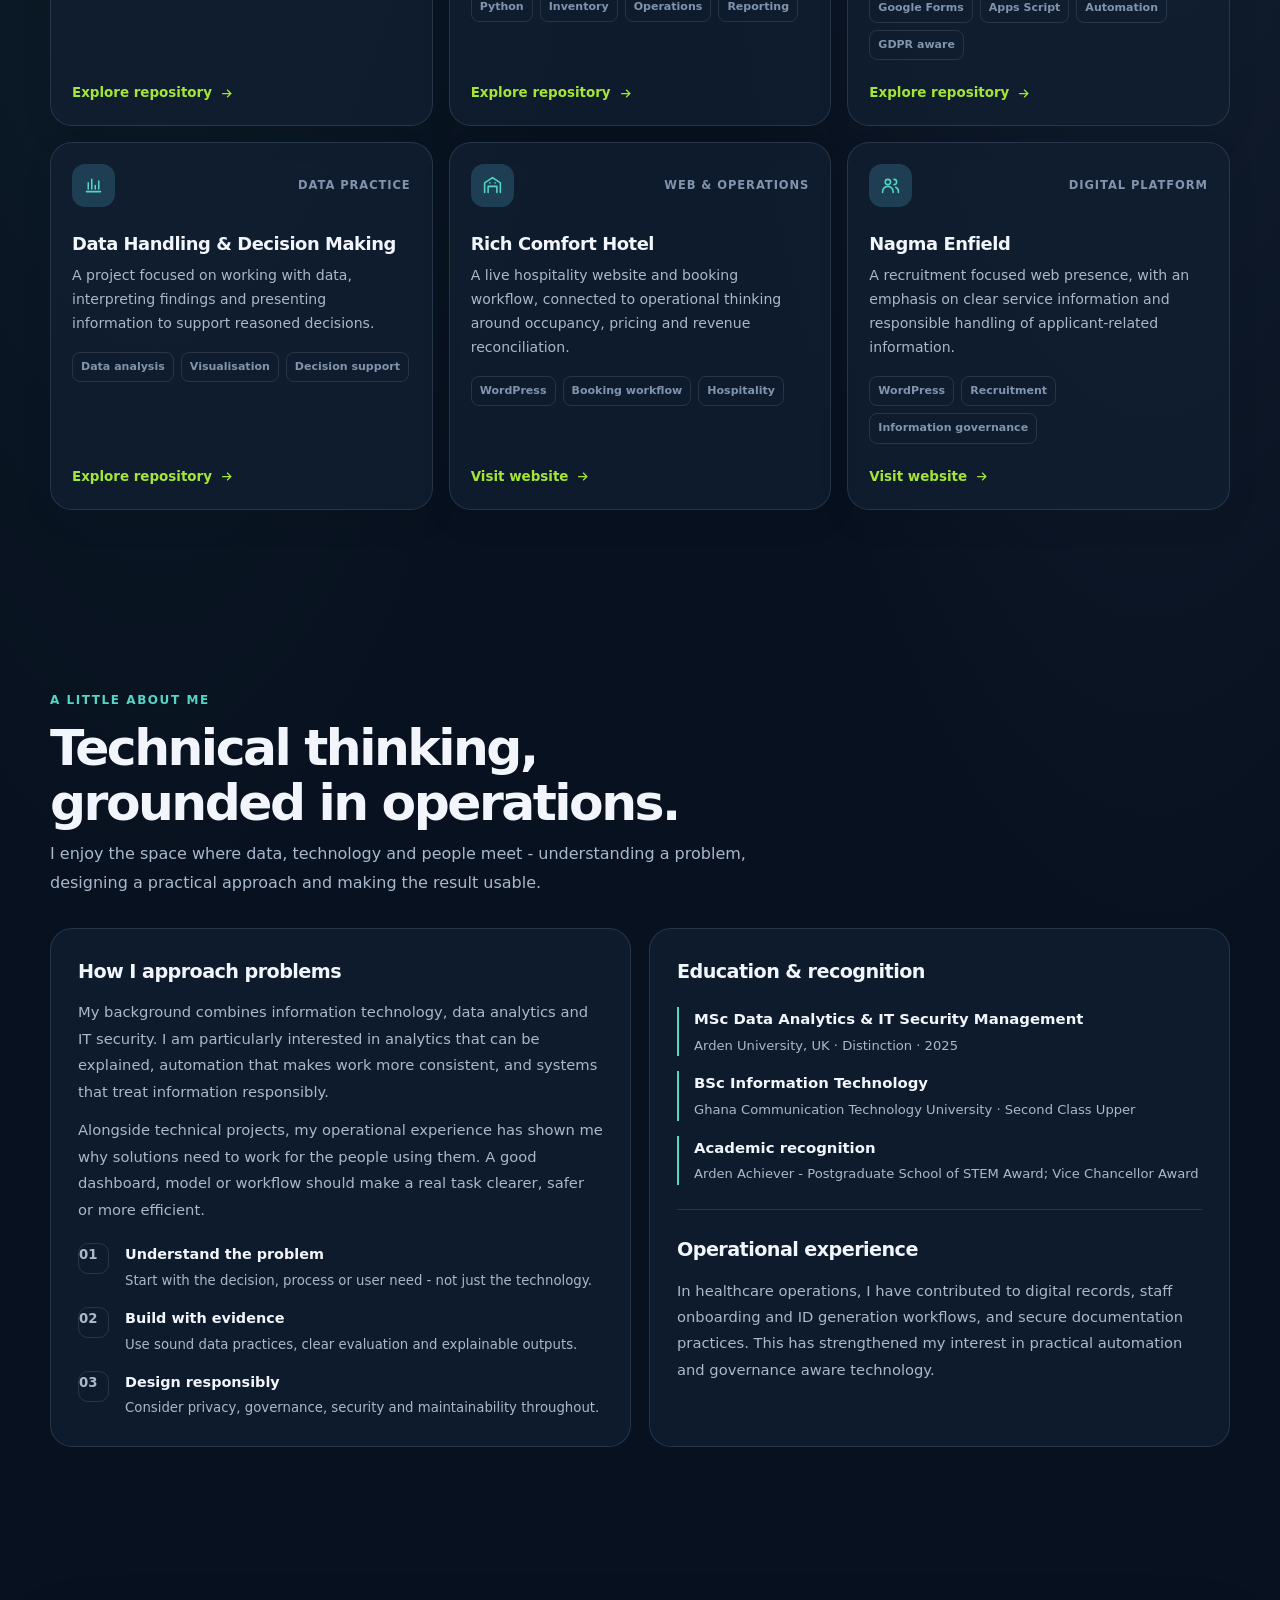
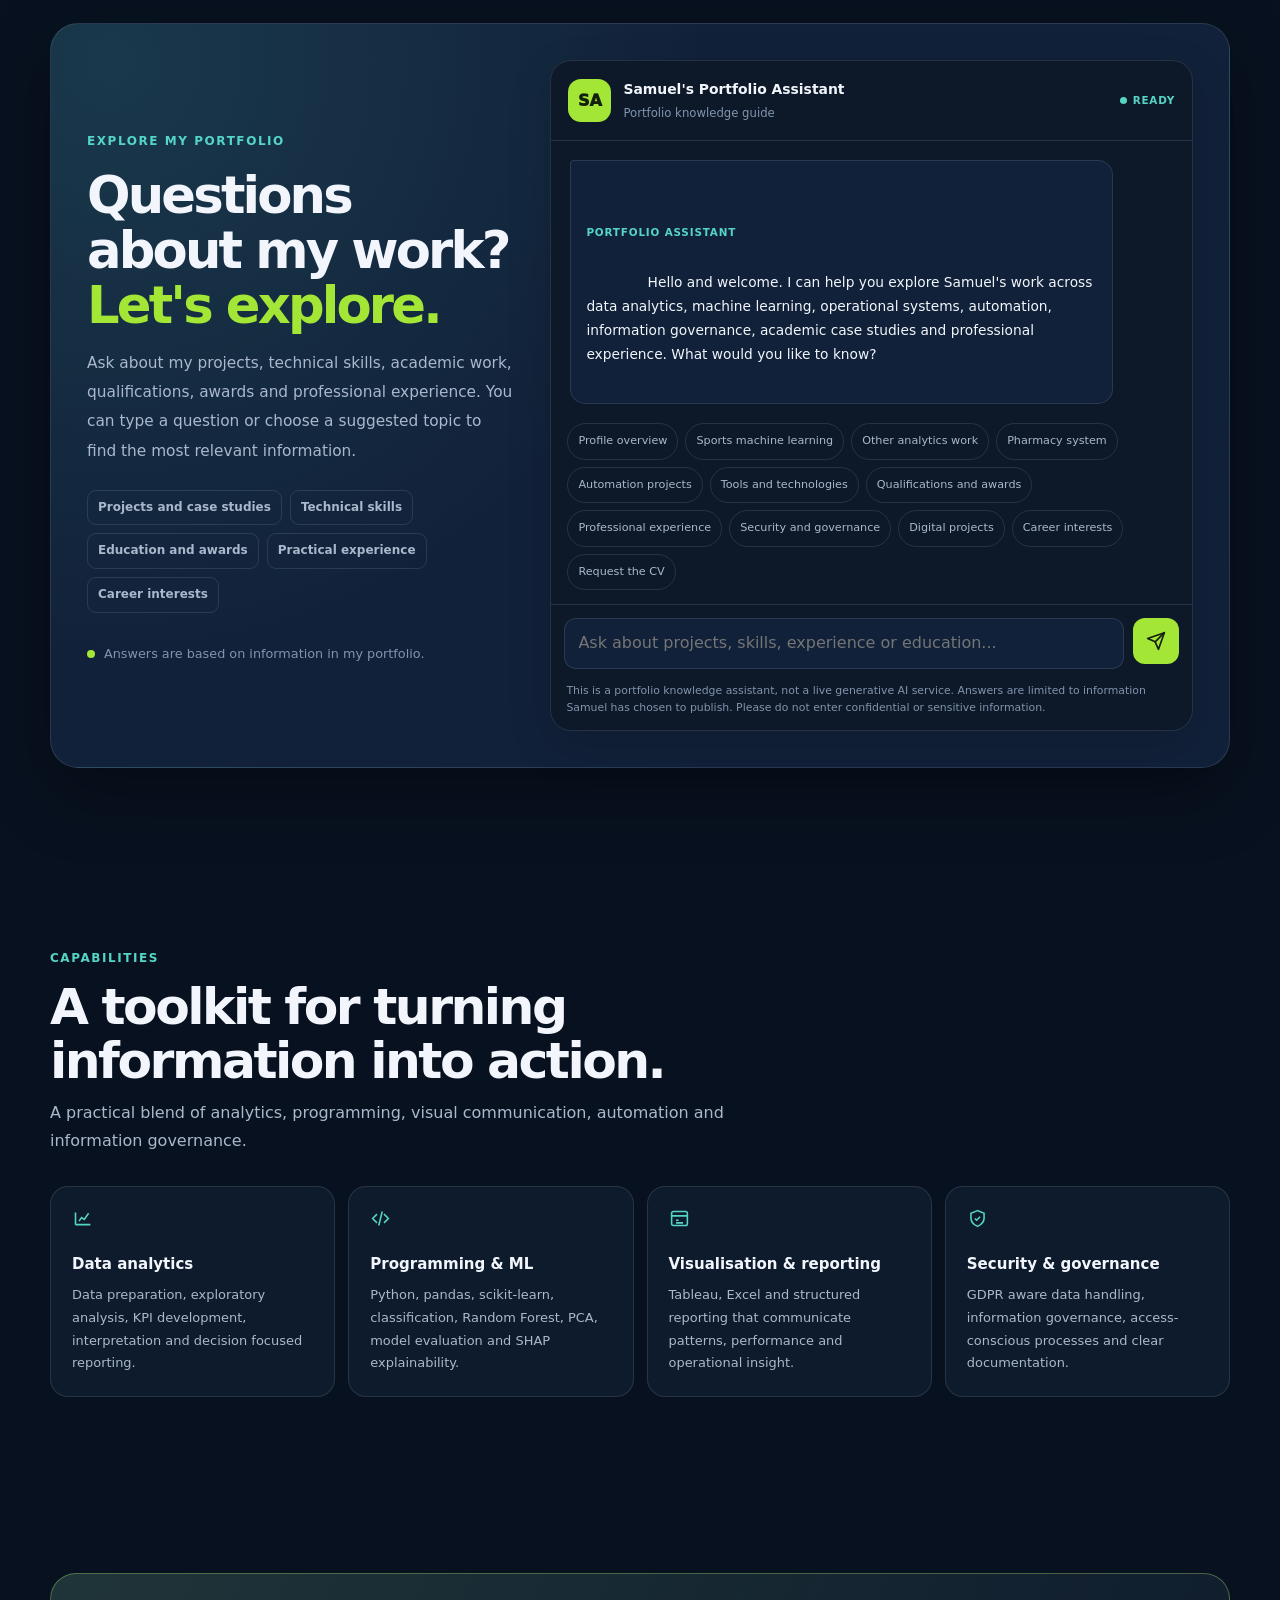
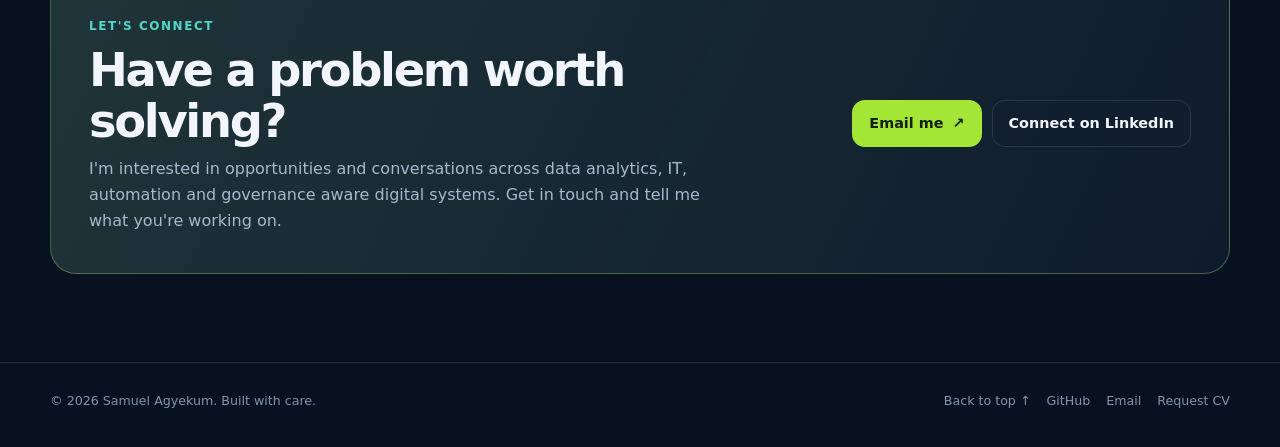
==== commit 0f89b20d: "Update profile image references in index.html" ====
--- a/index.html
+++ b/index.html
@@ -325,7 +325,7 @@
   <header class="site-header">
     <nav class="nav container" aria-label="Main navigation">
       <a class="brand" href="#top" aria-label="Samuel Agyekum home">
-        <img class="brand-photo" src="assets/profile_sam.png" alt="Samuel Agyekum" width="42" height="42">
+        <img class="brand-photo" src="assets/profile.png" alt="Samuel Agyekum" width="42" height="42">
         <span class="brand-copy"><strong>Samuel Agyekum</strong><span>Data · Security · Automation</span></span>
       </a>
       <div class="nav-links" id="navLinks">
@@ -366,7 +366,7 @@
       <div class="hero-visual" aria-label="Profile photograph and professional highlights">
         <div class="visual-orbit" aria-hidden="true"></div>
         <div class="portrait-card">
-          <div class="portrait-frame"><img src="assets/profile_sam3.png" alt="Portrait of Samuel Agyekum" width="600" height="700"></div>
+          <div class="portrait-frame"><img src="assets/profile.png" alt="Portrait of Samuel Agyekum" width="600" height="700"></div>
           <div class="portrait-caption"><strong>Samuel Agyekum</strong><span>London, UK</span></div>
         </div>
         <div class="float-card one"><span class="float-icon"><svg viewBox="0 0 24 24" fill="none" stroke="currentColor" stroke-width="1.8" stroke-linecap="round" stroke-linejoin="round"><path d="M4 19V5m0 14h17M8 15l3-4 3 2 5-7"/></svg></span><span class="float-copy"><strong>Analytics & ML</strong><span>From data to insight</span></span></div>
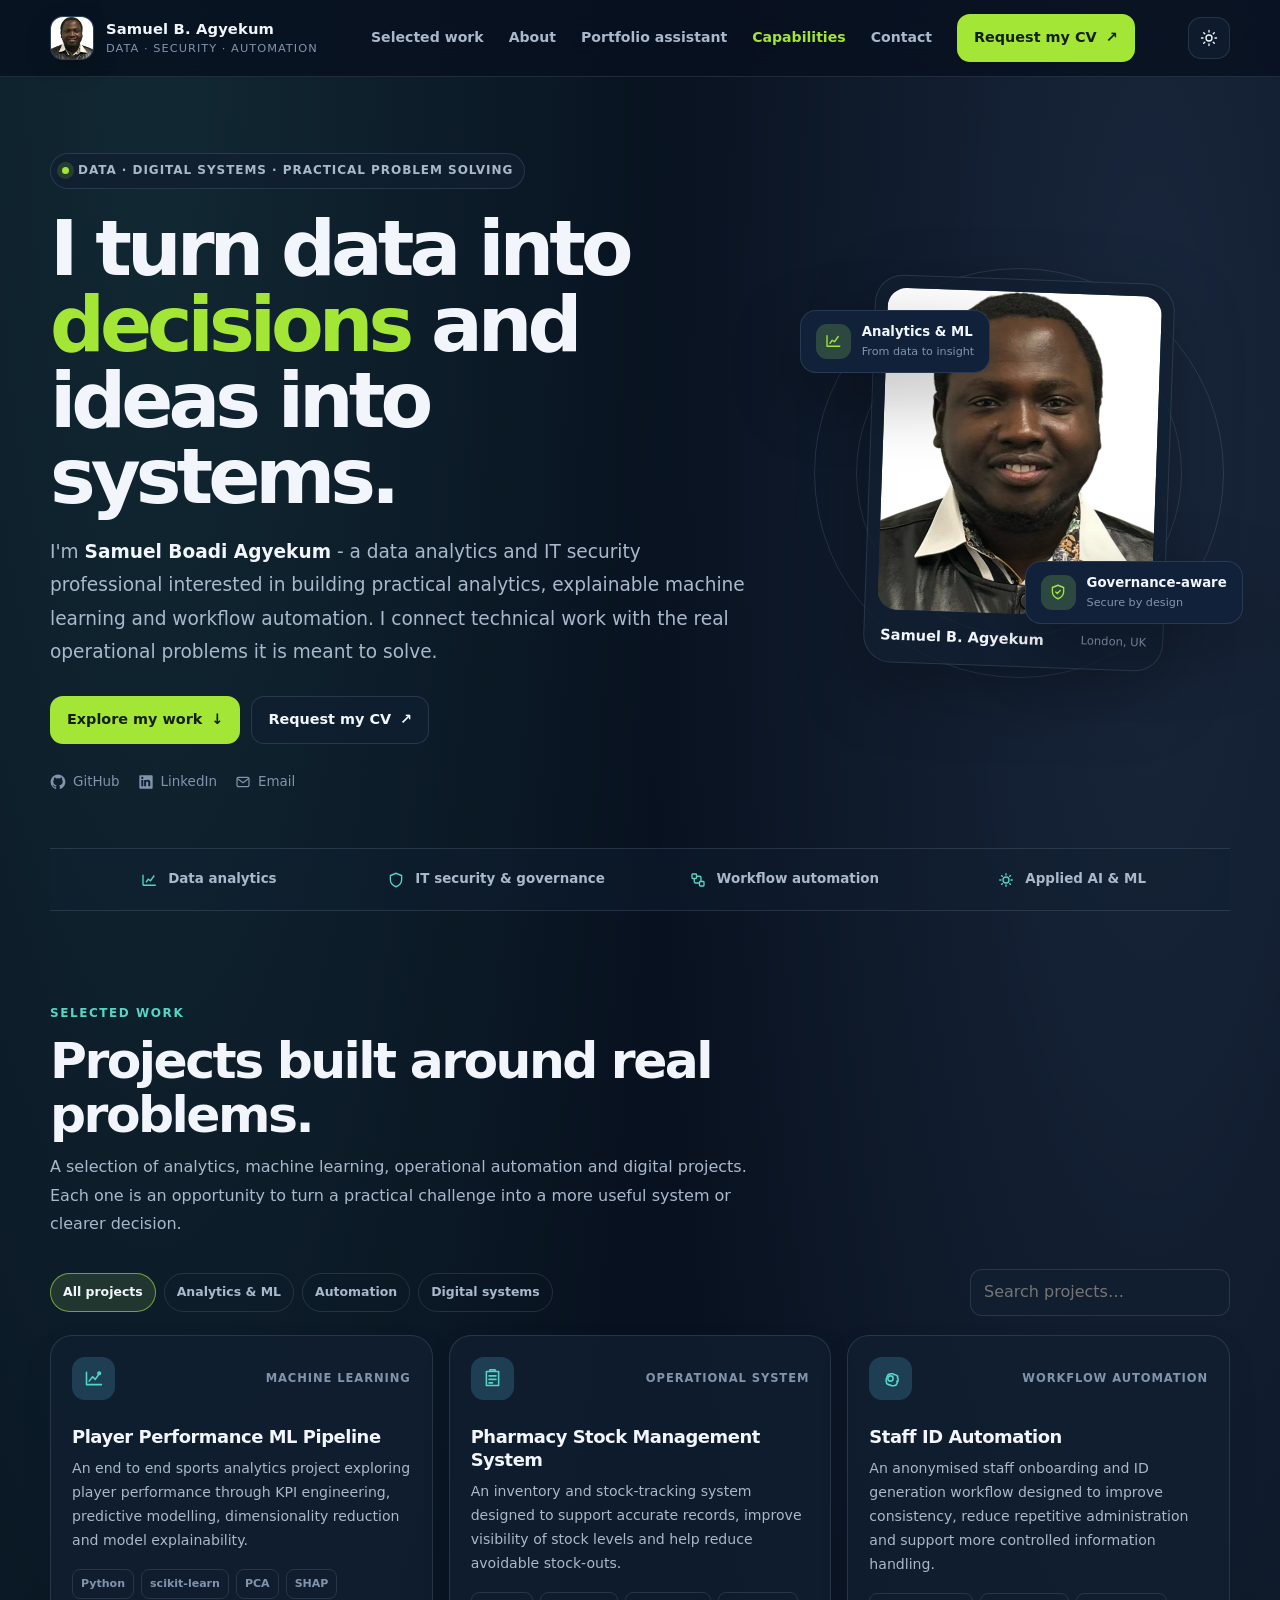
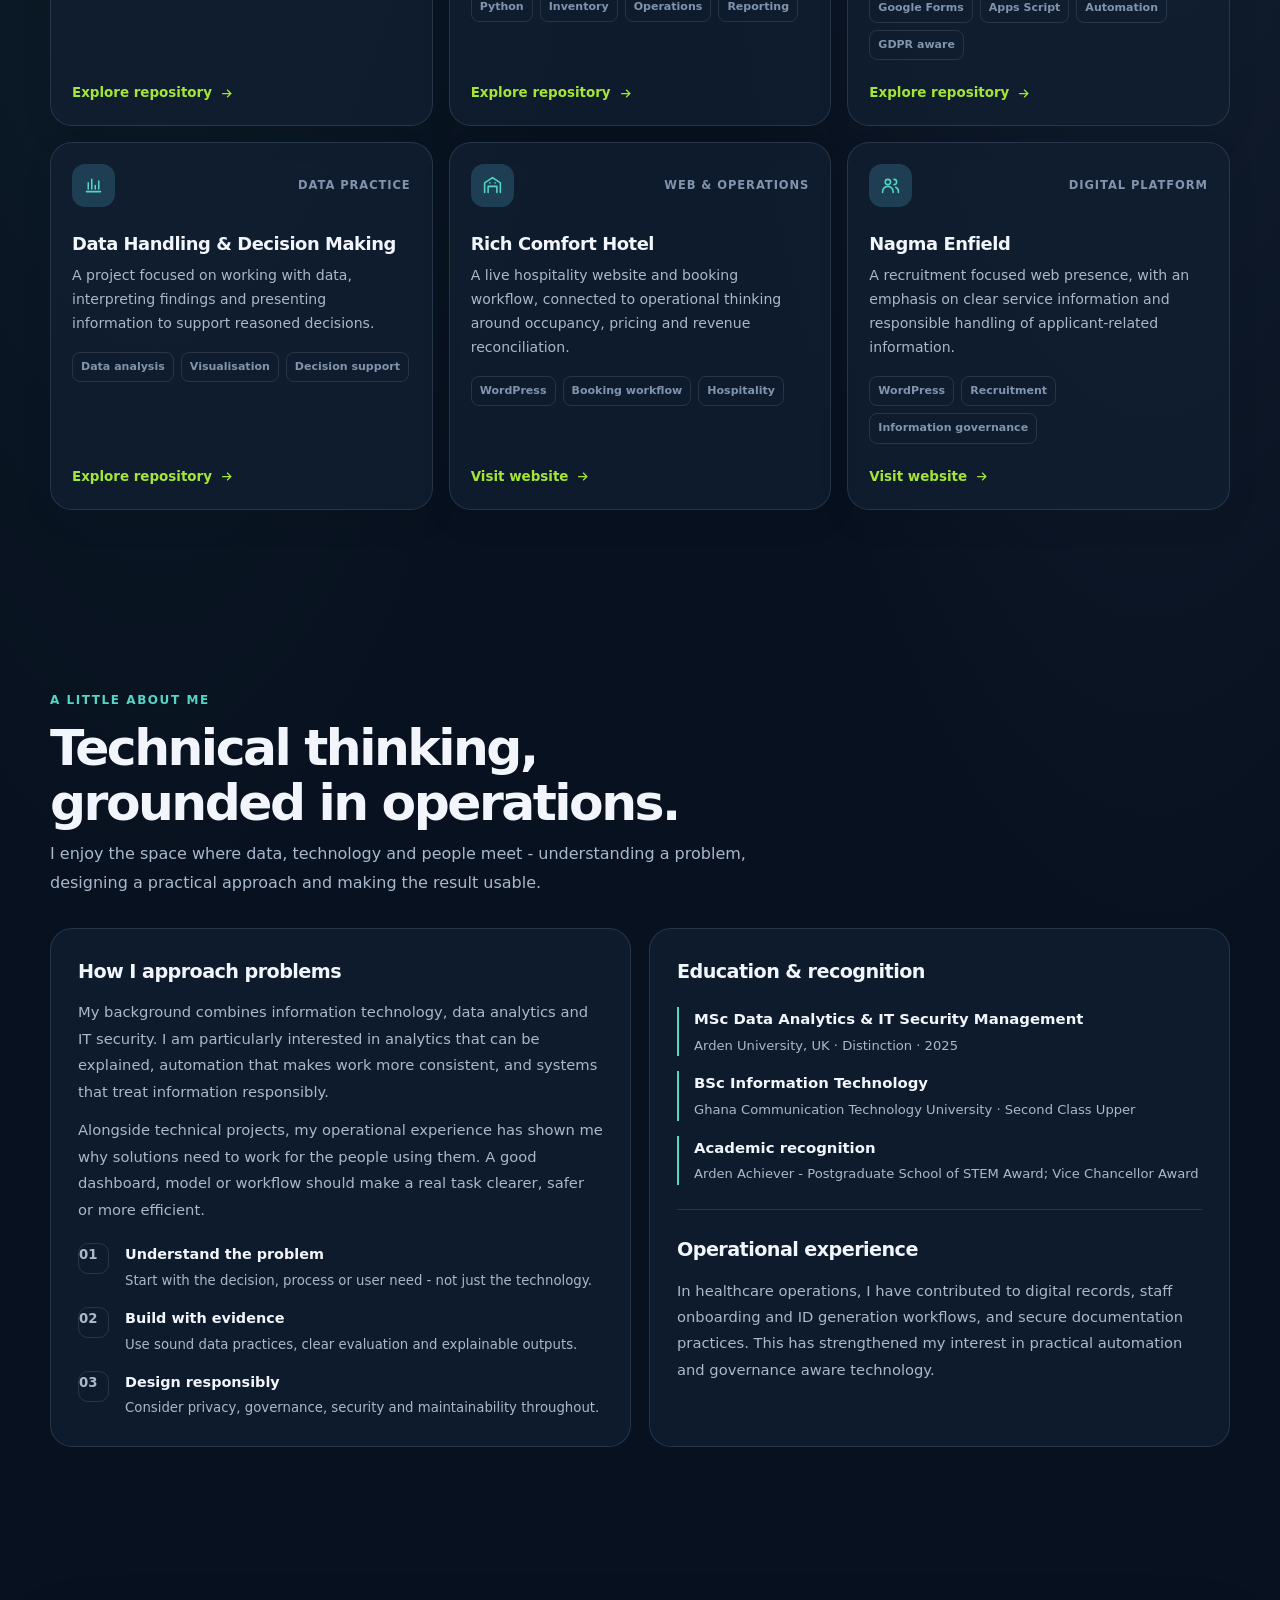
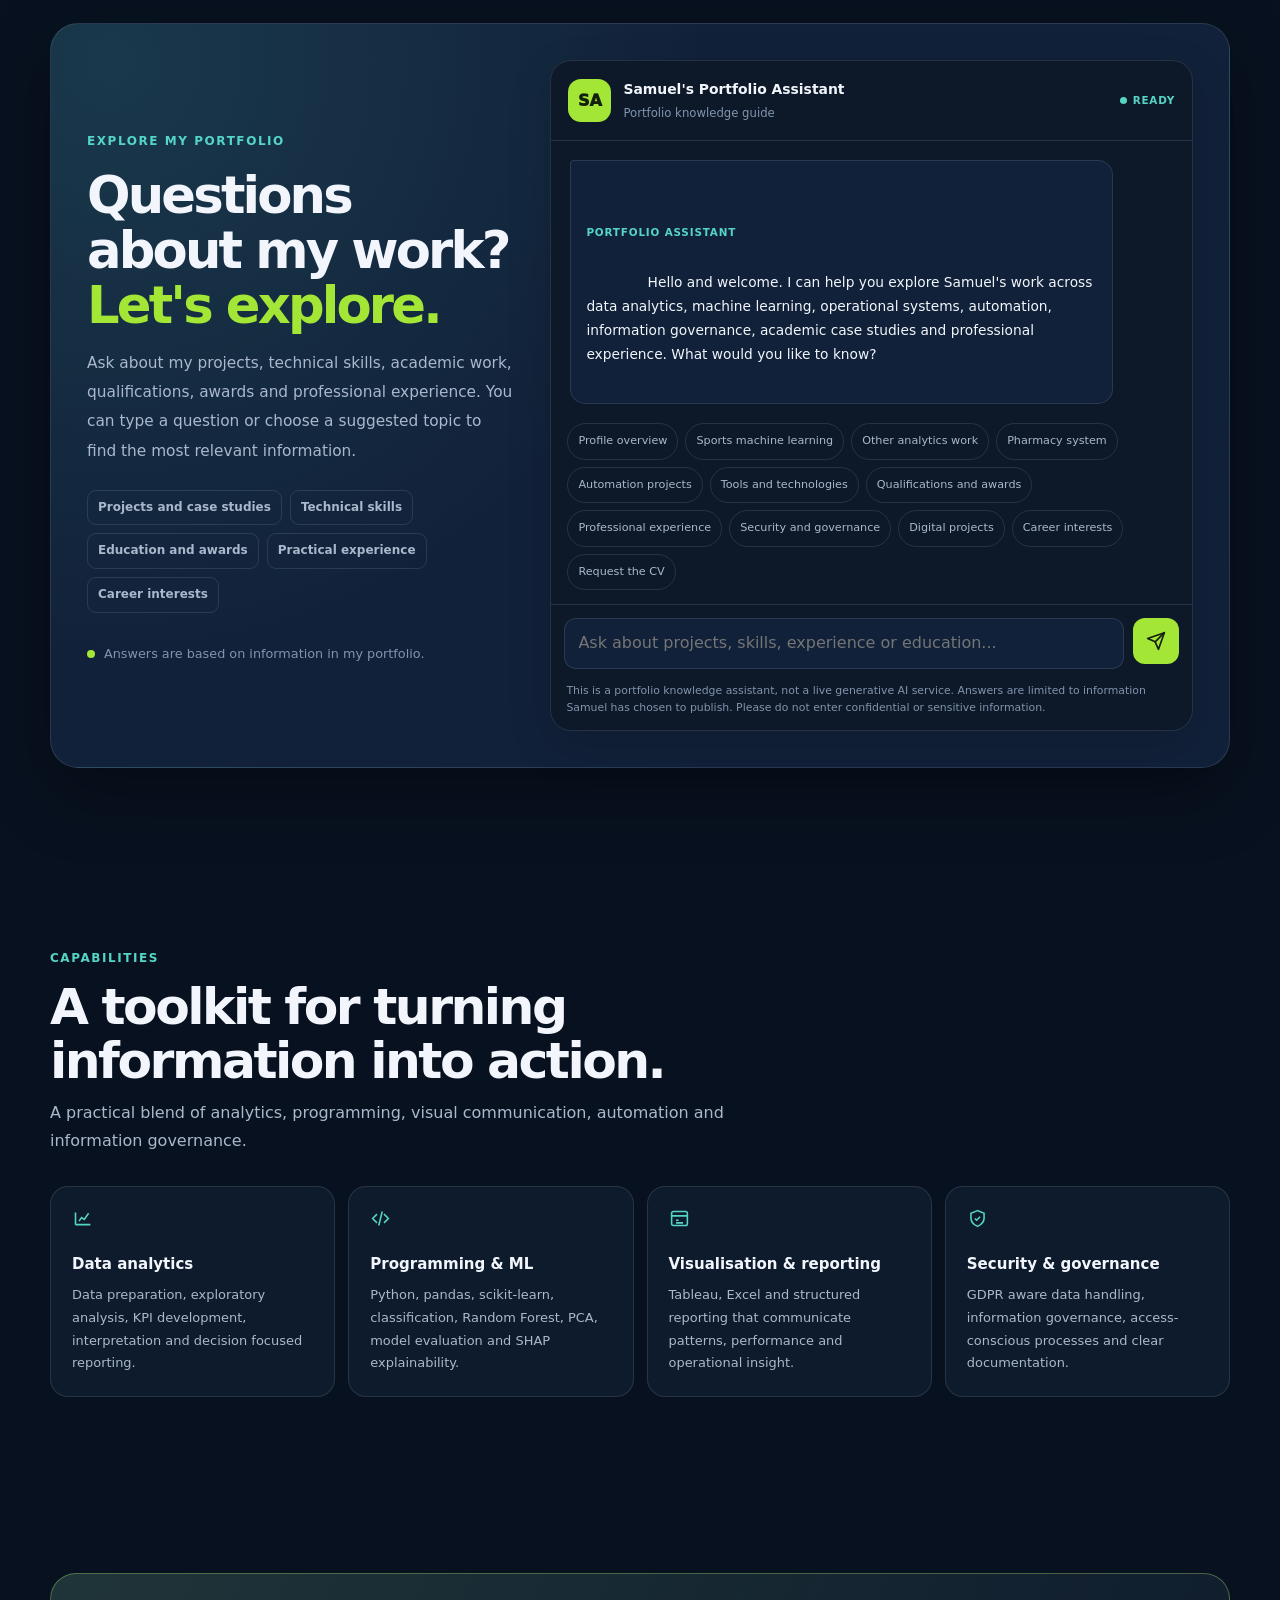
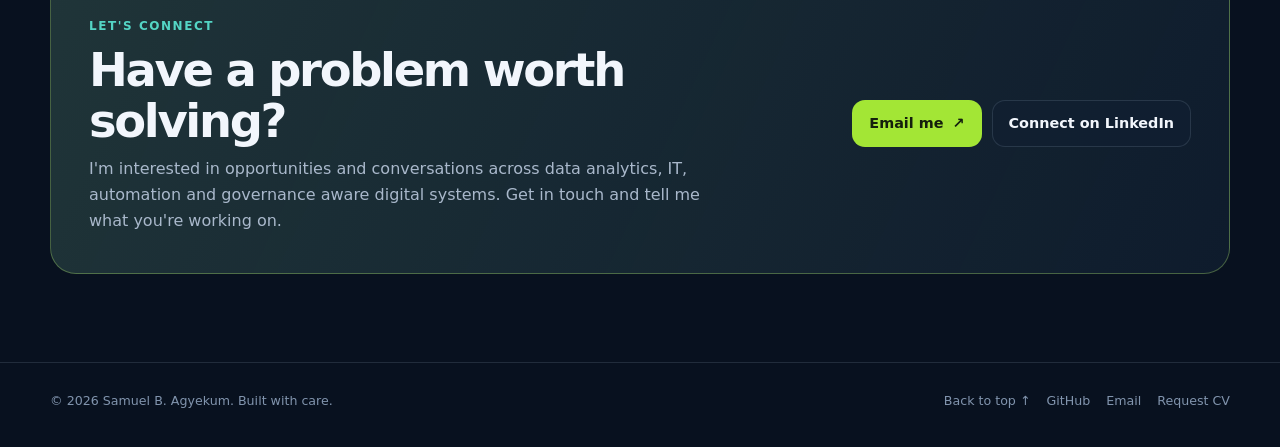
==== commit 617eb41d: "Update name from Samuel Agyekum to Samuel B. Agyekum" ====
--- a/index.html
+++ b/index.html
@@ -5,11 +5,11 @@
   <meta name="viewport" content="width=device-width, initial-scale=1">
   <meta name="color-scheme" content="dark light">
   <meta name="theme-color" content="#08111f">
-  <title>Samuel Agyekum | Data, Automation & Digital Systems</title>
-  <meta name="description" content="Samuel Agyekum - data analytics, applied machine learning, workflow automation and governance aware digital systems.">
-  <meta name="author" content="Samuel Agyekum">
+  <title>Samuel B. Agyekum | Data, Automation & Digital Systems</title>
+  <meta name="description" content="Samuel B. Agyekum - data analytics, applied machine learning, workflow automation and governance aware digital systems.">
+  <meta name="author" content="Samuel Boadi Agyekum">
   <meta property="og:type" content="website">
-  <meta property="og:title" content="Samuel Agyekum | Data, Automation & Digital Systems">
+  <meta property="og:title" content="Samuel B. Agyekum | Data, Automation & Digital Systems">
   <meta property="og:description" content="Practical analytics, explainable machine learning and automation for better decisions and dependable operations.">
   <meta property="og:url" content="https://agyekumboadi.github.io/">
   <meta name="twitter:card" content="summary_large_image">
@@ -326,7 +326,7 @@
     <nav class="nav container" aria-label="Main navigation">
       <a class="brand" href="#top" aria-label="Samuel Agyekum home">
         <img class="brand-photo" src="assets/profile.png" alt="Samuel Agyekum" width="42" height="42">
-        <span class="brand-copy"><strong>Samuel Agyekum</strong><span>Data · Security · Automation</span></span>
+        <span class="brand-copy"><strong>Samuel B. Agyekum</strong><span>Data · Security · Automation</span></span>
       </a>
       <div class="nav-links" id="navLinks">
         <a href="#work">Selected work</a>
@@ -352,7 +352,7 @@
       <div>
         <span class="eyebrow"><span class="eyebrow-dot"></span> Data · Digital systems · Practical problem solving</span>
         <h1>I turn data into <span class="gradient-text">decisions</span> and ideas into systems.</h1>
-        <p class="hero-copy">I'm <strong>Samuel Agyekum</strong> - a data analytics and IT security professional interested in building practical analytics, explainable machine learning and workflow automation. I connect technical work with the real operational problems it is meant to solve.</p>
+        <p class="hero-copy">I'm <strong>Samuel Boadi Agyekum</strong> - a data analytics and IT security professional interested in building practical analytics, explainable machine learning and workflow automation. I connect technical work with the real operational problems it is meant to solve.</p>
         <div class="hero-ctas">
           <a class="button button-primary" href="#work">Explore my work <span aria-hidden="true">↓</span></a>
           <a class="button" data-cv-request href="mailto:agyekumowuraku@gmail.com?subject=CV%20Request%20%E2%80%93%20Samuel%20Agyekum">Request my CV <span aria-hidden="true">↗</span></a>
@@ -367,7 +367,7 @@
         <div class="visual-orbit" aria-hidden="true"></div>
         <div class="portrait-card">
           <div class="portrait-frame"><img src="assets/profile.png" alt="Portrait of Samuel Agyekum" width="600" height="700"></div>
-          <div class="portrait-caption"><strong>Samuel Agyekum</strong><span>London, UK</span></div>
+          <div class="portrait-caption"><strong>Samuel B. Agyekum</strong><span>London, UK</span></div>
         </div>
         <div class="float-card one"><span class="float-icon"><svg viewBox="0 0 24 24" fill="none" stroke="currentColor" stroke-width="1.8" stroke-linecap="round" stroke-linejoin="round"><path d="M4 19V5m0 14h17M8 15l3-4 3 2 5-7"/></svg></span><span class="float-copy"><strong>Analytics & ML</strong><span>From data to insight</span></span></div>
         <div class="float-card two"><span class="float-icon"><svg viewBox="0 0 24 24" fill="none" stroke="currentColor" stroke-width="1.8" stroke-linecap="round" stroke-linejoin="round"><path d="M12 3 4.5 6v5.5c0 4.5 3.2 7.8 7.5 9.5 4.3-1.7 7.5-5 7.5-9.5V6L12 3Z"/><path d="m9 12 2 2 4-4"/></svg></span><span class="float-copy"><strong>Governance-aware</strong><span>Secure by design</span></span></div>
@@ -552,7 +552,7 @@
   </main>
 
   <footer class="site-footer">
-    <div class="container footer-inner"><span>© <span id="year"></span> Samuel Agyekum. Built with care.</span><div class="footer-links"><a href="#top">Back to top ↑</a><a href="https://github.com/agyekumboadi" target="_blank" rel="noopener noreferrer">GitHub</a><a href="mailto:agyekumowuraku@gmail.com">Email</a><a data-cv-request href="mailto:agyekumowuraku@gmail.com?subject=CV%20Request%20%E2%80%93%20Samuel%20Agyekum">Request CV</a></div></div>
+    <div class="container footer-inner"><span>© <span id="year"></span> Samuel B. Agyekum. Built with care.</span><div class="footer-links"><a href="#top">Back to top ↑</a><a href="https://github.com/agyekumboadi" target="_blank" rel="noopener noreferrer">GitHub</a><a href="mailto:agyekumowuraku@gmail.com">Email</a><a data-cv-request href="mailto:agyekumowuraku@gmail.com?subject=CV%20Request%20%E2%80%93%20Samuel%20Agyekum">Request CV</a></div></div>
   </footer>
 
   <style>.visually-hidden{position:absolute!important;width:1px;height:1px;padding:0;margin:-1px;overflow:hidden;clip:rect(0,0,0,0);white-space:nowrap;border:0}</style>
@@ -662,7 +662,7 @@
     // CV requests: opens the visitor's email application with a fixed recipient,
     // subject and request template. It does not expose or download the CV file.
     const cvRecipient = 'agyekumowuraku@gmail.com';
-    const cvSubject = 'CV Request – Samuel Agyekum';
+    const cvSubject = 'CV Request – Samuel B. Agyekum';
     const cvBody = [
       'Hello Samuel,', '',
       'I would like to request a copy of your CV.', '',
@@ -693,7 +693,7 @@
         id: 'overview',
         title: 'Profile overview',
         keywords: ['who is samuel', 'about samuel', 'about you', 'about him', 'your background', 'profile overview', 'background', 'introduce samuel', 'tell me about samuel', 'professional profile'],
-        answer: "Samuel Agyekum is a data analytics and IT security professional with an MSc in Data Analytics and IT Security Management. His portfolio brings together applied analytics, machine learning, operational systems, workflow automation and information governance. He is interested in practical technology that helps people understand information, improve processes and make better decisions."
+        answer: "Samuel Boadi Agyekum is a data analytics and IT security professional with an MSc in Data Analytics and IT Security Management. His portfolio brings together applied analytics, machine learning, operational systems, workflow automation and information governance. He is interested in practical technology that helps people understand information, improve processes and make better decisions."
       },
       {
         id: 'projects',
